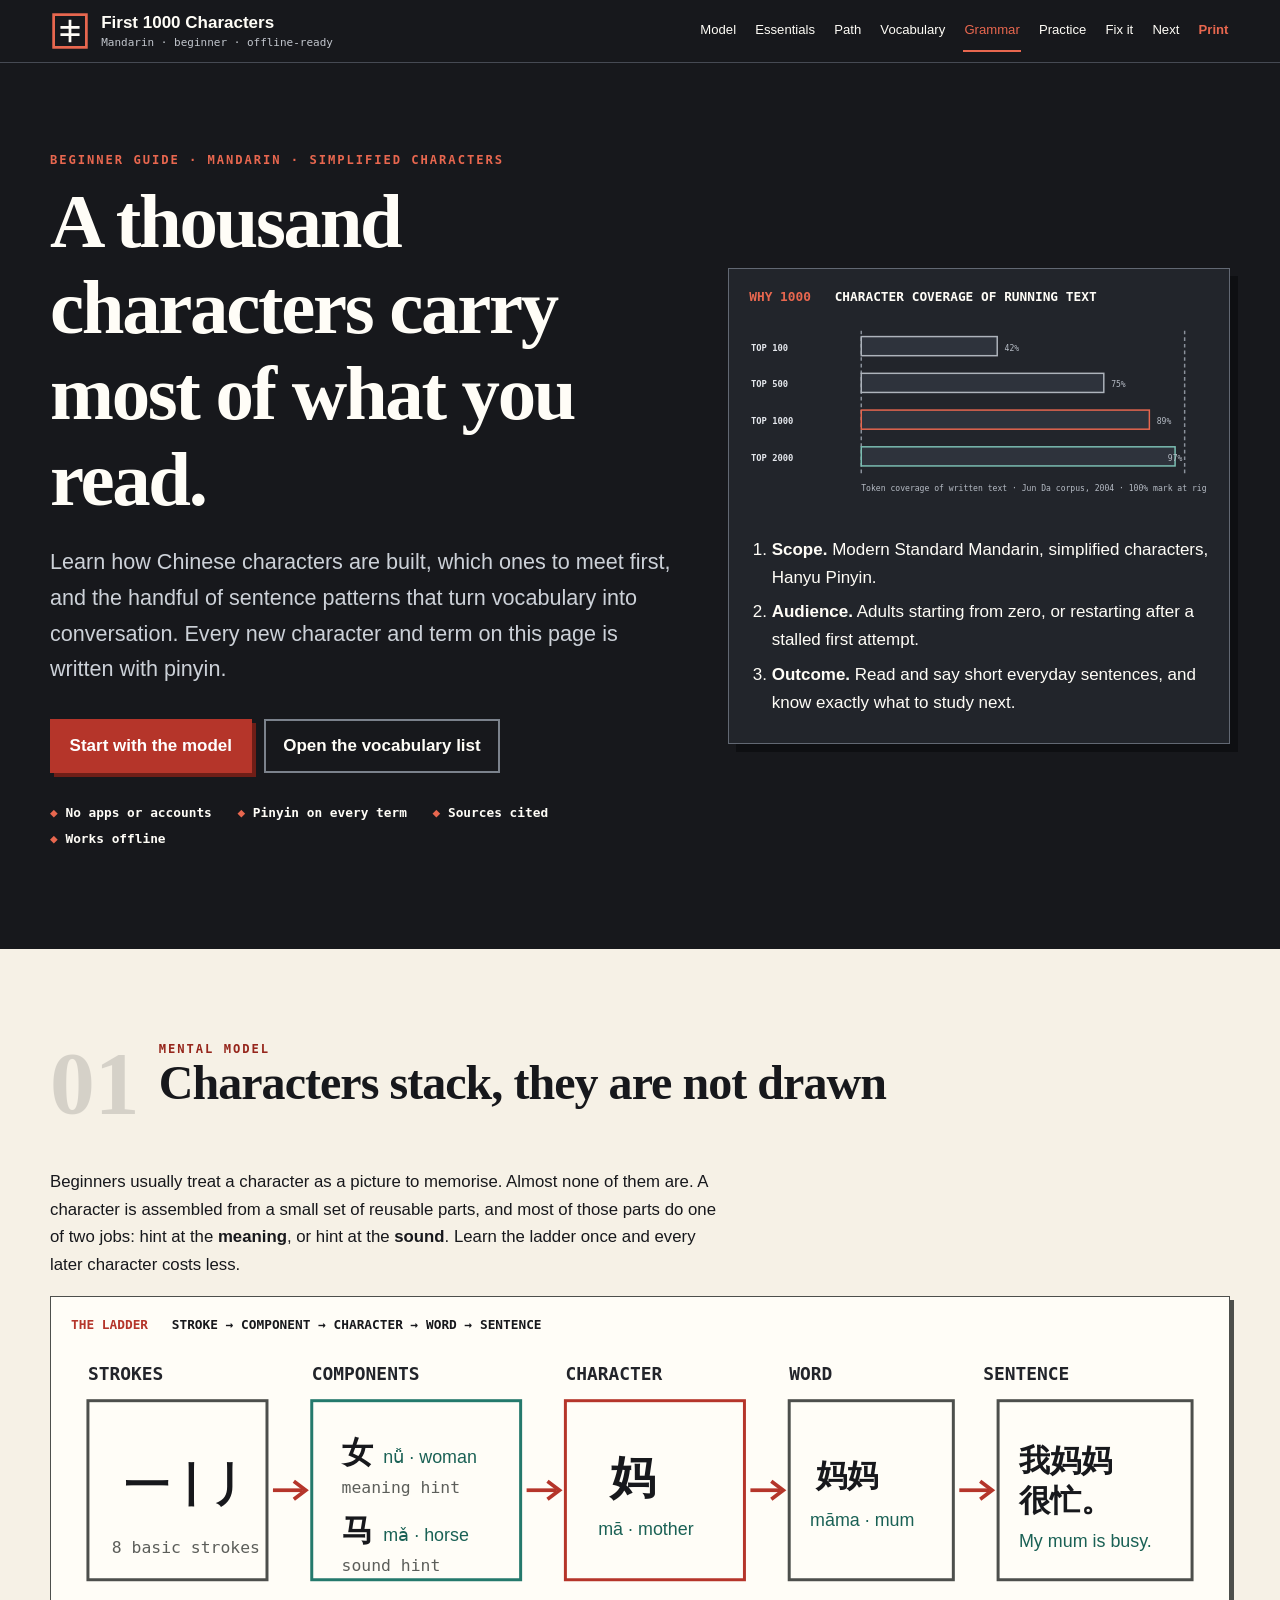
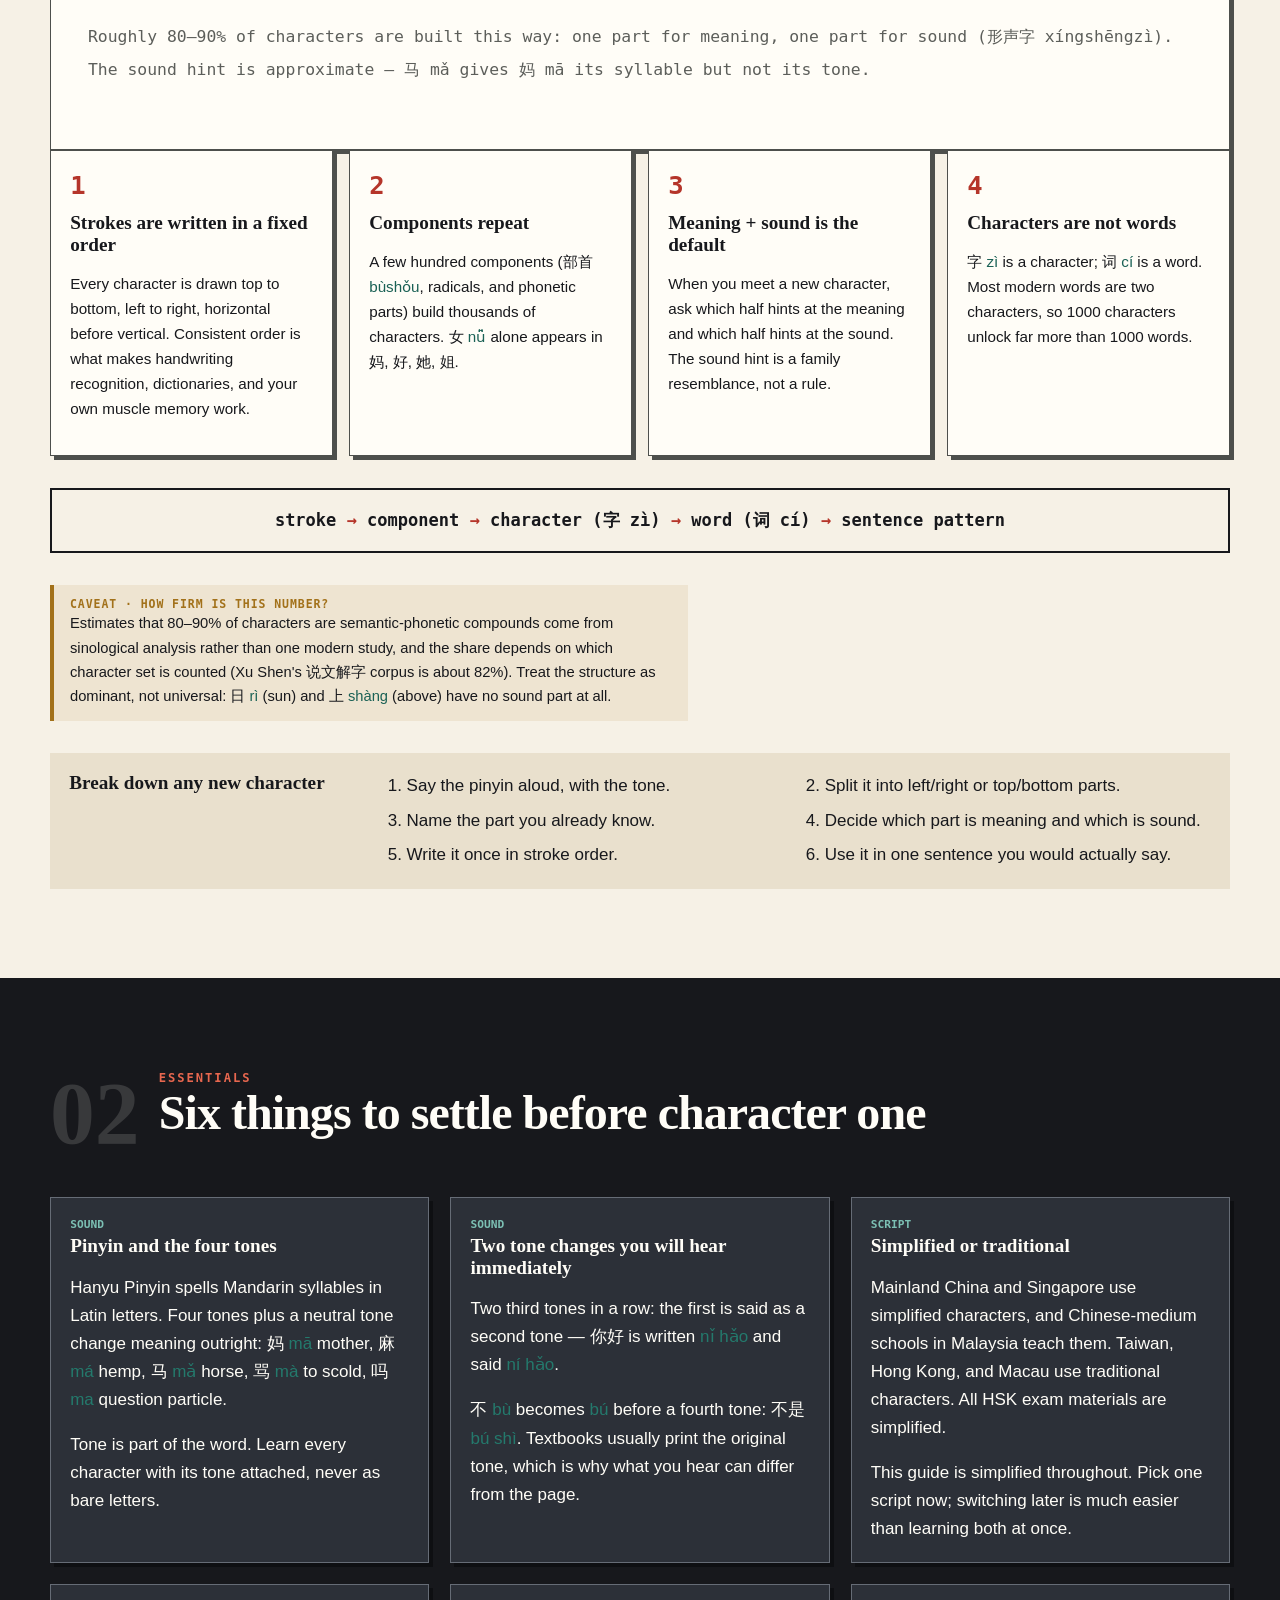
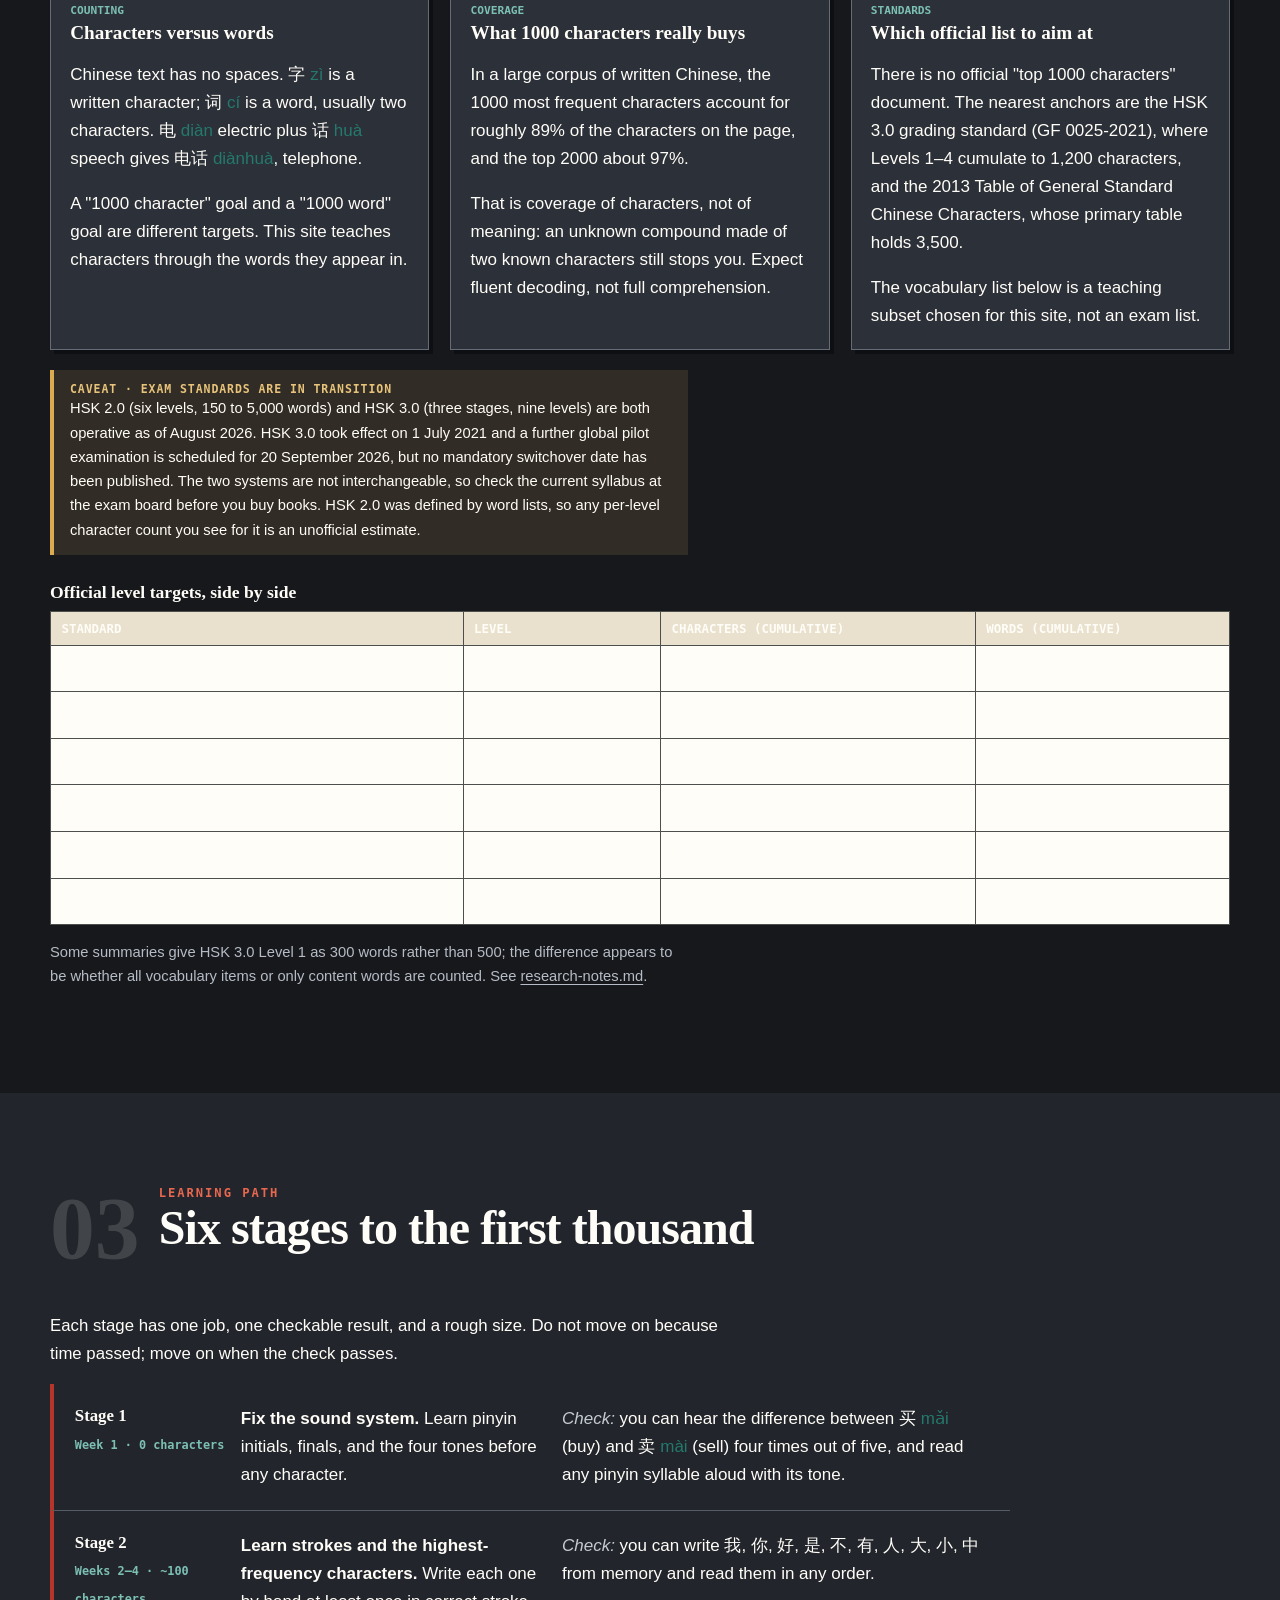
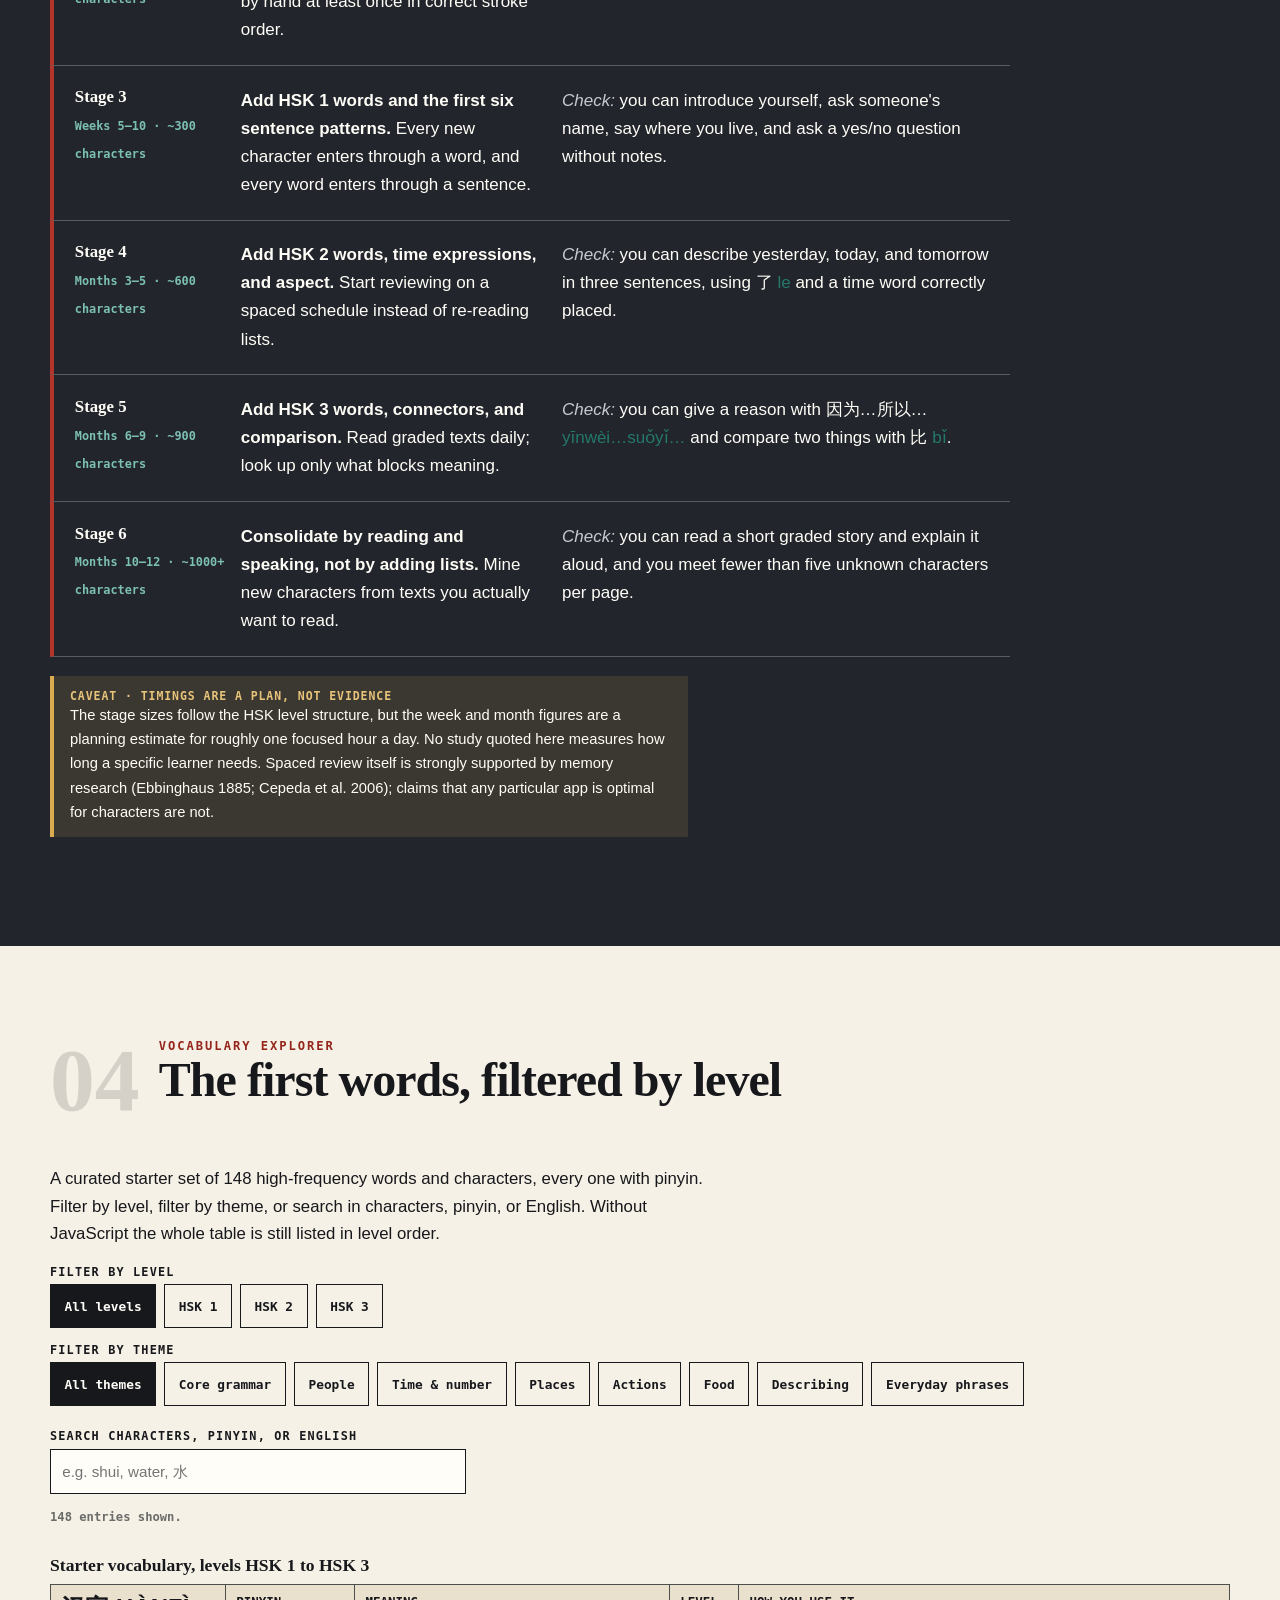
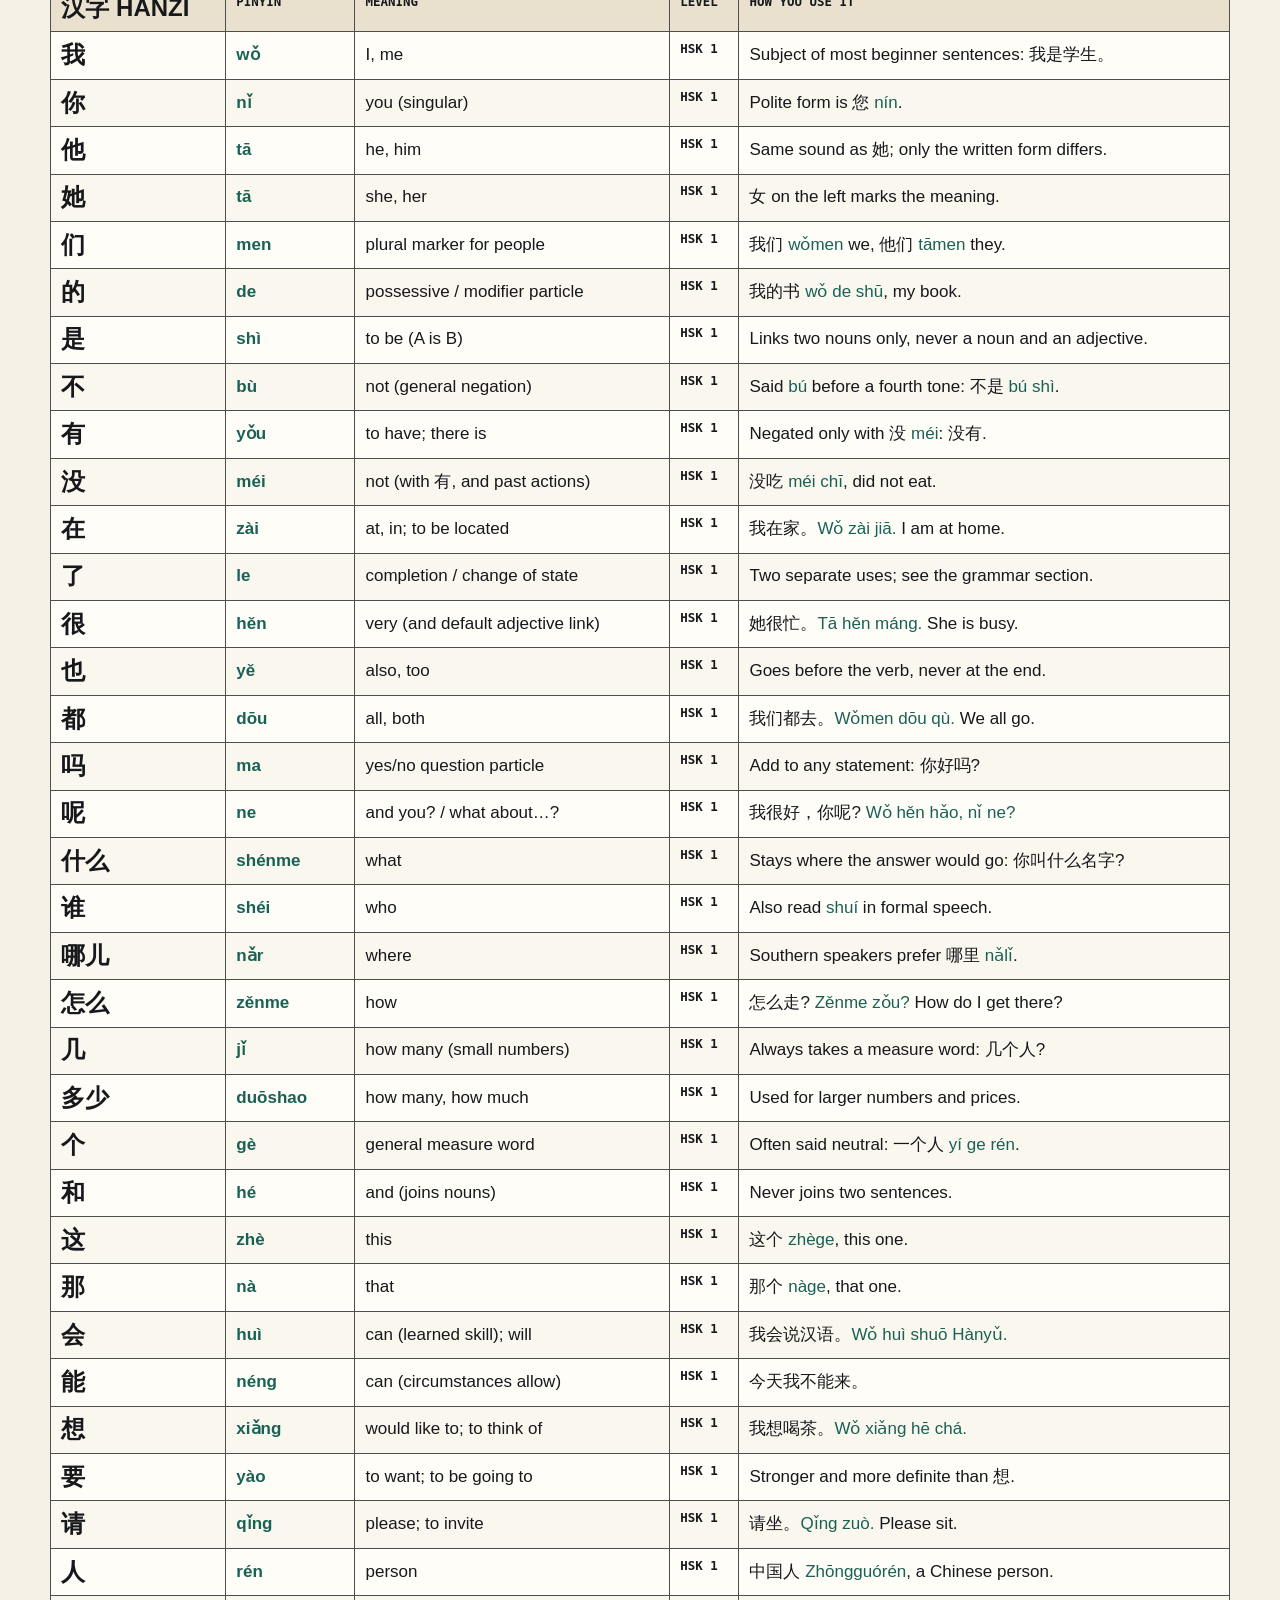
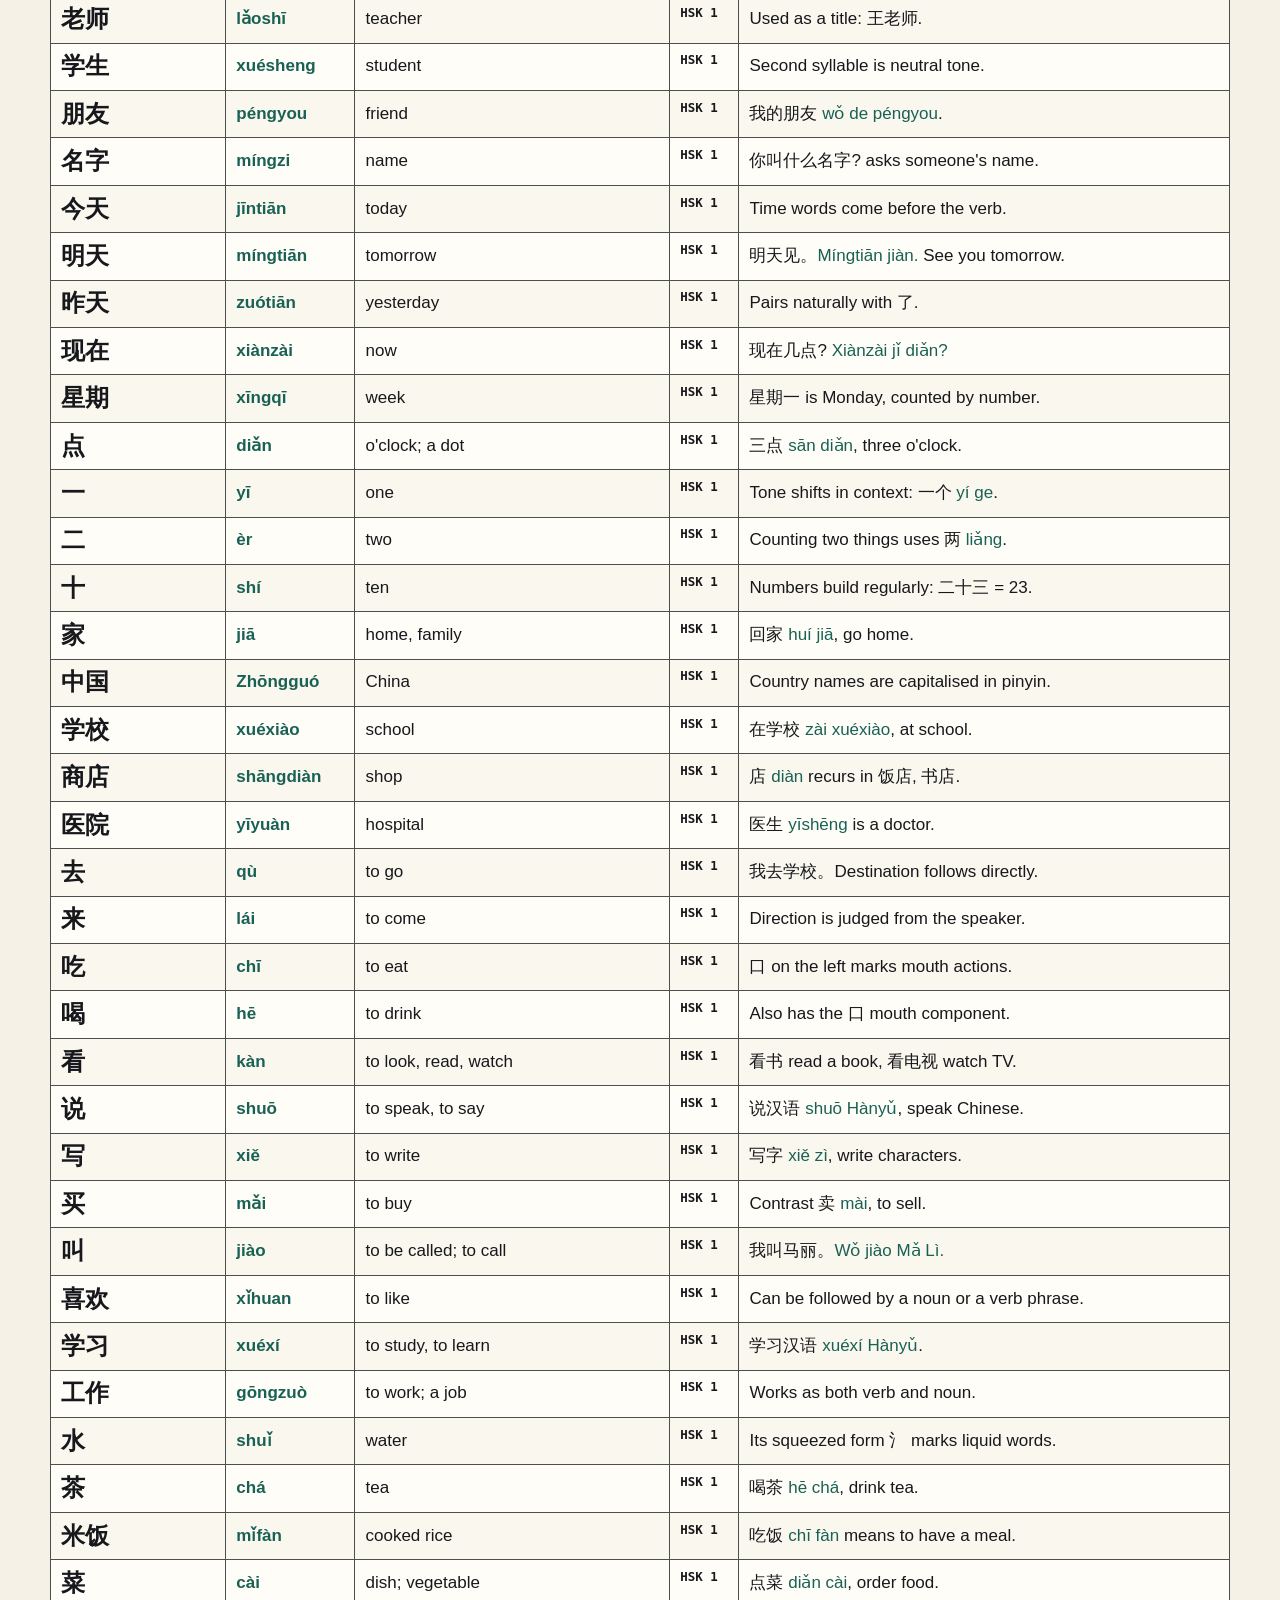
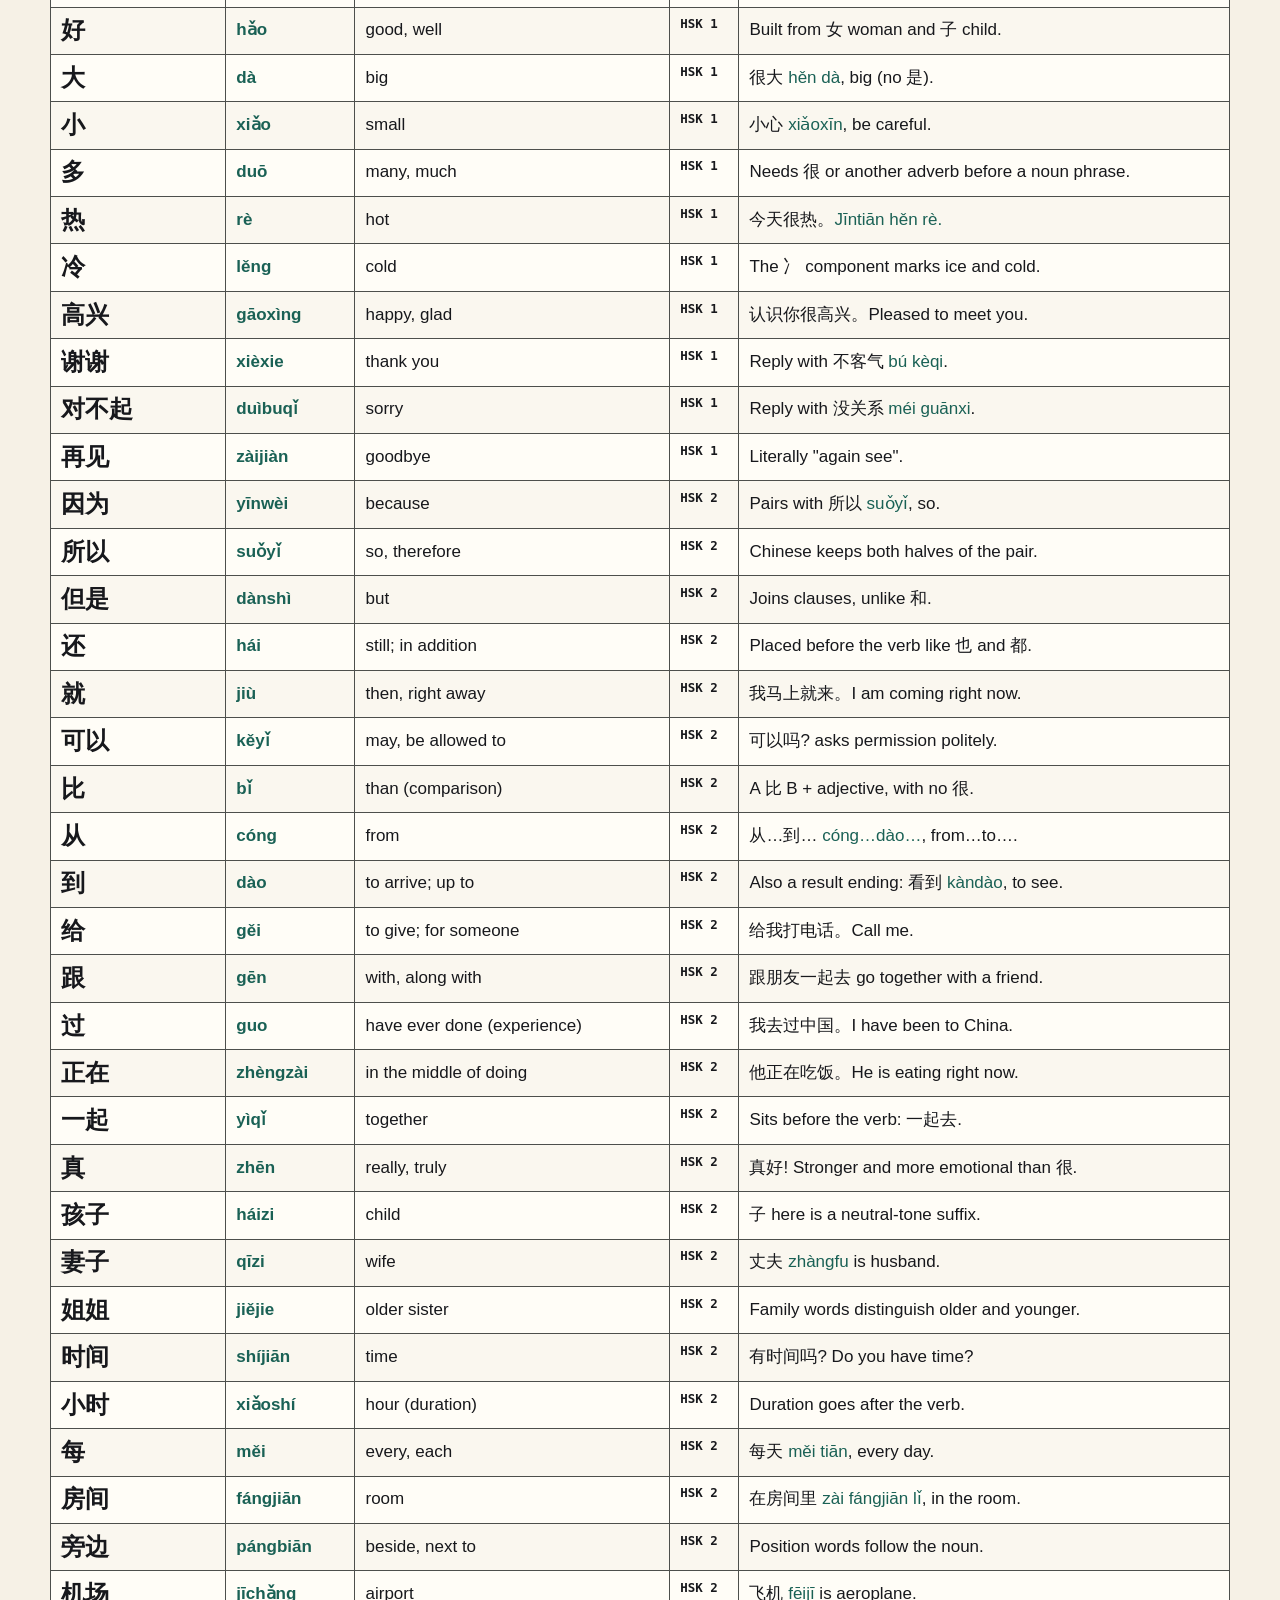
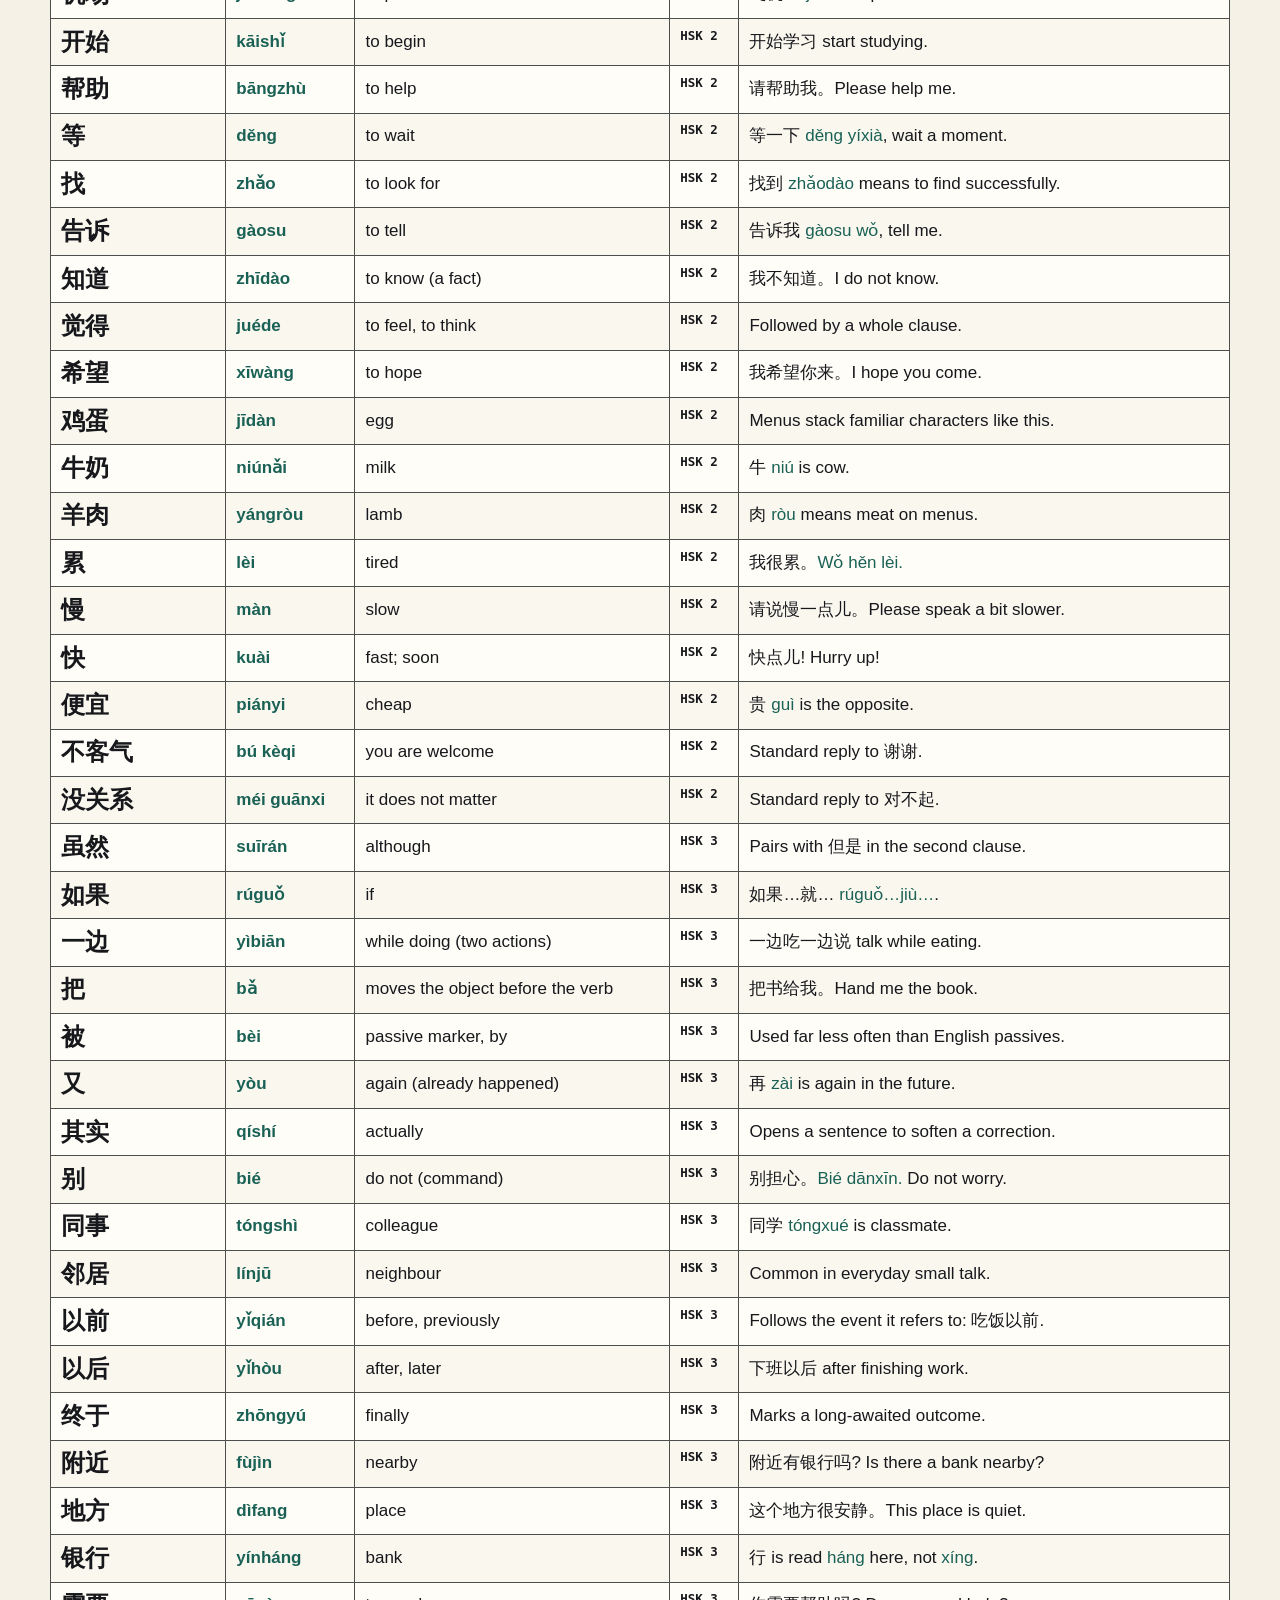
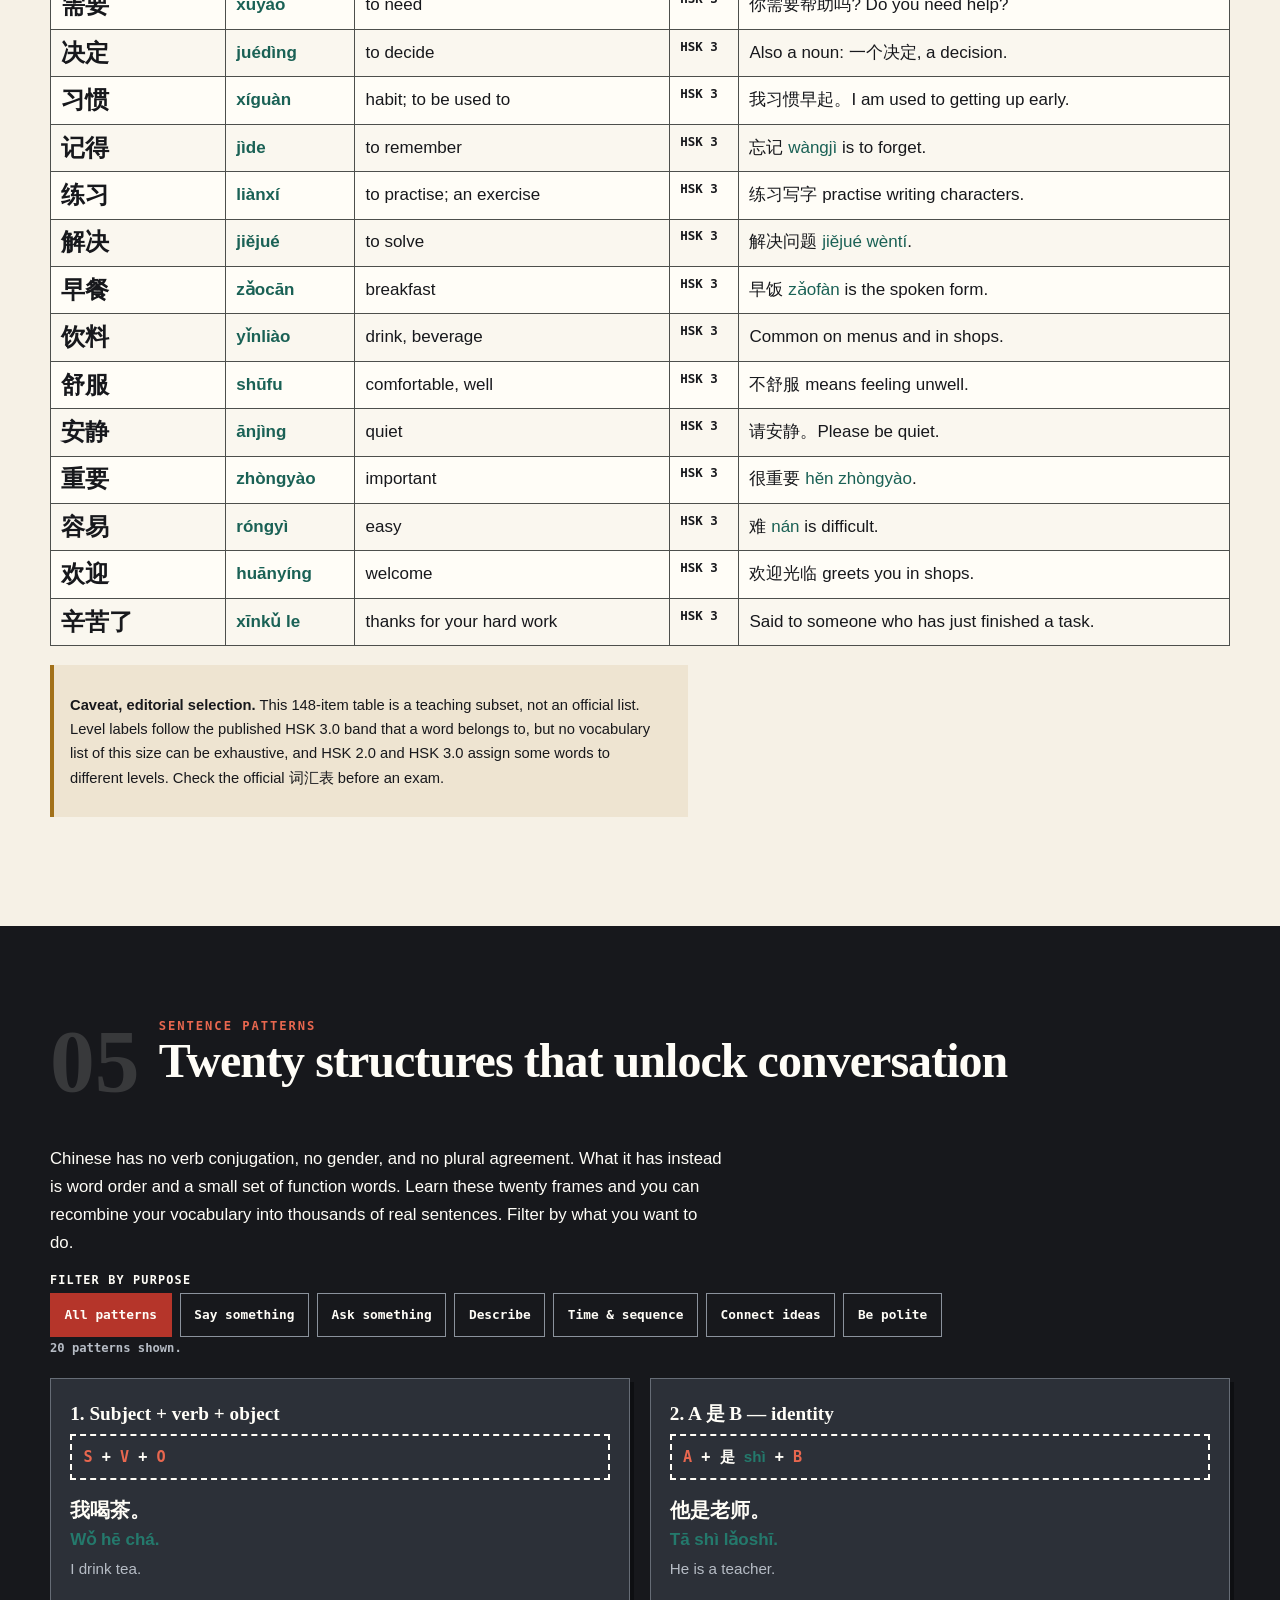
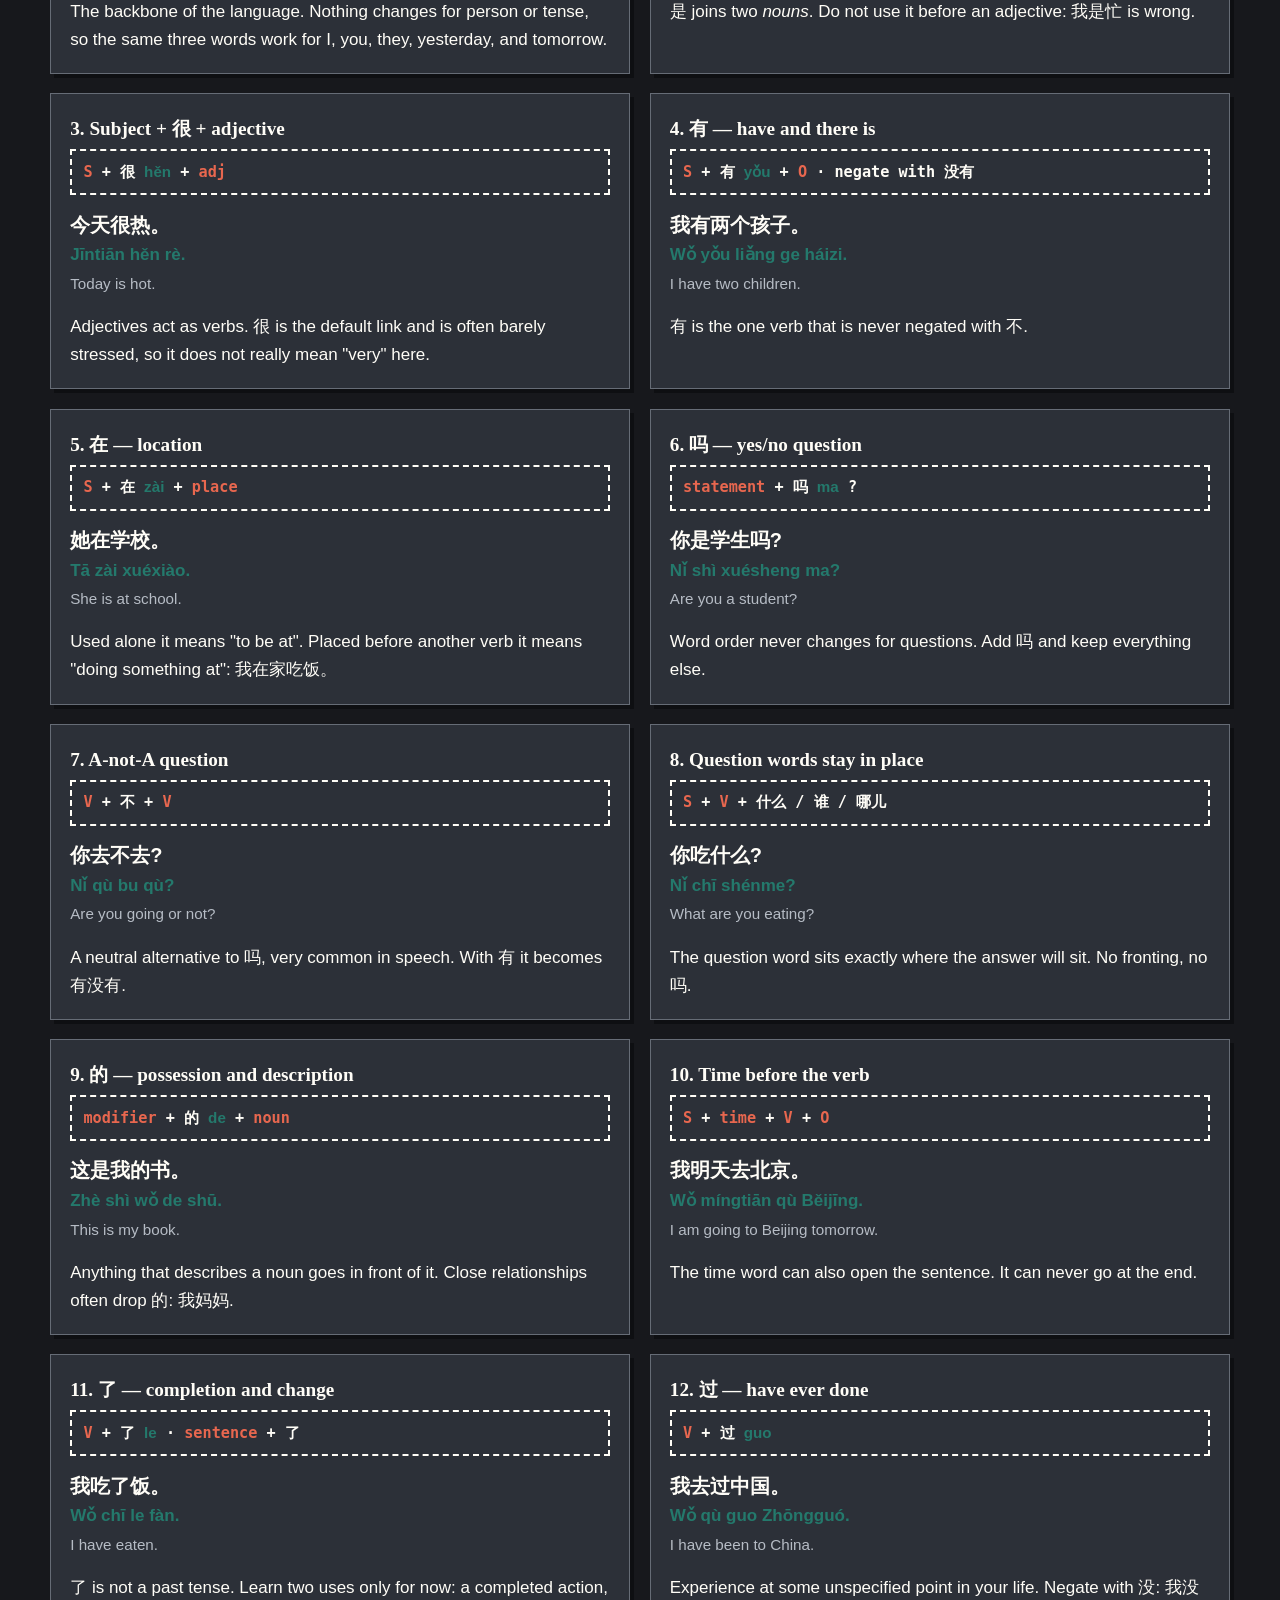
==== index.html @ d34ac248 "Add research notes, main site page, styles, and interactive script Co-authored-by: maralihart <42477" ====
<!doctype html>
<html lang="en">
<head>
  <meta charset="utf-8">
  <meta name="viewport" content="width=device-width, initial-scale=1">
  <meta name="description" content="An offline beginner guide to the first 1000 characters of Mandarin Chinese: a mental model for how characters work, a filterable vocabulary list with pinyin, core grammar patterns, and a printable quick guide.">
  <title>First 1000 Characters — A Beginner's Guide to Mandarin Chinese</title>
  <link rel="stylesheet" href="styles.css">
  <script src="script.js" defer></script>
</head>
<body>
  <a class="skip-link" href="#main">Skip to the guide</a>
  <header class="site-header">
    <a class="brand" href="#start" aria-label="First 1000 Characters, back to start">
      <svg class="brand-mark" viewBox="0 0 44 44" aria-hidden="true" focusable="false">
        <rect x="4" y="4" width="36" height="36"></rect>
        <path d="M22 11v22M13 18h18M13 26h18"></path>
      </svg>
      <span><strong>First 1000 Characters</strong><small>Mandarin · beginner · offline-ready</small></span>
    </a>
    <nav class="wide-nav" aria-label="Primary">
      <a href="#model">Model</a><a href="#essentials">Essentials</a><a href="#path">Path</a>
      <a href="#vocabulary">Vocabulary</a><a href="#grammar">Grammar</a><a href="#practice">Practice</a>
      <a href="#fix-it">Fix it</a><a href="#next">Next</a><a class="print-link" href="print-guide.html">Print</a>
    </nav>
    <a class="compact-print" href="print-guide.html">Print guide</a>
    <details class="jump-menu">
      <summary>Jump to section</summary>
      <nav aria-label="Section menu">
        <a href="#start">Start</a><a href="#model">Mental model</a><a href="#essentials">Essentials</a>
        <a href="#path">Learning path</a><a href="#vocabulary">Vocabulary</a><a href="#grammar">Grammar</a>
        <a href="#practice">Practice</a><a href="#options">Other routes</a><a href="#fix-it">Fix it</a>
        <a href="#next">Next steps</a><a href="print-guide.html">Print guide</a>
      </nav>
    </details>
  </header>

  <main id="main">
    <section class="hero dark-section" id="start" aria-labelledby="hero-title">
      <div class="hero-copy">
        <p class="eyebrow">Beginner guide · Mandarin · simplified characters</p>
        <h1 id="hero-title">A thousand characters carry most of what you read.</h1>
        <p class="deck">Learn how Chinese characters are built, which ones to meet first, and the handful of sentence patterns that turn vocabulary into conversation. Every new character and term on this page is written with pinyin.</p>
        <div class="actions">
          <a class="button primary" href="#model">Start with the model</a>
          <a class="button ghost" href="#vocabulary">Open the vocabulary list</a>
        </div>
        <ul class="trust-row" aria-label="Guide features">
          <li>No apps or accounts</li>
          <li>Pinyin on every term</li>
          <li>Sources cited</li>
          <li>Works offline</li>
        </ul>
      </div>
      <figure class="stack-figure">
        <figcaption><span>Why 1000</span> Character coverage of running text</figcaption>
        <div class="diagram-scroll" tabindex="0" role="group" aria-label="Scrollable coverage chart">
          <svg viewBox="0 0 620 260" role="img" aria-labelledby="coverage-title coverage-desc">
            <title id="coverage-title">How much written Chinese the most frequent characters cover</title>
            <desc id="coverage-desc">Knowing the 100 most frequent characters covers about 42 percent of character tokens in running text, the top 500 about 75 percent, the top 1000 about 89 percent, and the top 2000 about 97 percent.</desc>
            <line class="dgm-tick" x1="150" y1="20" x2="150" y2="215"></line>
            <line class="dgm-tick" x1="590" y1="20" x2="590" y2="215"></line>
            <g class="dgm-label">
              <text x="0" y="47">TOP 100</text>
              <text x="0" y="97">TOP 500</text>
              <text x="0" y="147">TOP 1000</text>
              <text x="0" y="197">TOP 2000</text>
            </g>
            <g>
              <rect class="dgm-box" x="150" y="28" width="185" height="26"></rect>
              <rect class="dgm-box" x="150" y="78" width="330" height="26"></rect>
              <rect class="dgm-box accent" x="150" y="128" width="392" height="26"></rect>
              <rect class="dgm-box jade" x="150" y="178" width="427" height="26"></rect>
            </g>
            <g class="dgm-note">
              <text x="345" y="47">42%</text>
              <text x="490" y="97">75%</text>
              <text x="552" y="147">89%</text>
              <text x="587" y="197" text-anchor="end">97%</text>
              <text x="150" y="238">Token coverage of written text · Jun Da corpus, 2004 · 100% mark at right</text>
            </g>
          </svg>
        </div>
        <ol class="callouts">
          <li><b>Scope.</b> Modern Standard Mandarin, simplified characters, Hanyu Pinyin.</li>
          <li><b>Audience.</b> Adults starting from zero, or restarting after a stalled first attempt.</li>
          <li><b>Outcome.</b> Read and say short everyday sentences, and know exactly what to study next.</li>
        </ol>
      </figure>
    </section>

    <section class="paper-section" id="model" aria-labelledby="model-title">
      <div class="section-heading"><span>01</span><div><p class="eyebrow">Mental model</p><h2 id="model-title">Characters stack, they are not drawn</h2></div></div>
      <p class="lede">Beginners usually treat a character as a picture to memorise. Almost none of them are. A character is assembled from a small set of reusable parts, and most of those parts do one of two jobs: hint at the <strong>meaning</strong>, or hint at the <strong>sound</strong>. Learn the ladder once and every later character costs less.</p>

      <figure class="stack-figure on-paper">
        <figcaption><span>The ladder</span> Stroke → component → character → word → sentence</figcaption>
        <div class="diagram-scroll" tabindex="0" role="group" aria-label="Scrollable character-building diagram">
          <svg viewBox="0 0 760 250" role="img" aria-labelledby="ladder-title ladder-desc">
            <title id="ladder-title">How a Chinese character is assembled</title>
            <desc id="ladder-desc">Strokes combine into components. The meaning component 女, nǚ, woman, joins the sound component 马, mǎ, horse, to form the character 妈, mā, mother. That character doubles into the word 妈妈, māma, mum, which appears in the sentence 我妈妈很忙, wǒ māma hěn máng, my mum is very busy.</desc>
            <g class="dgm-label">
              <text x="10" y="24">STROKES</text>
              <text x="160" y="24">COMPONENTS</text>
              <text x="330" y="24">CHARACTER</text>
              <text x="480" y="24">WORD</text>
              <text x="610" y="24">SENTENCE</text>
            </g>
            <rect class="dgm-box" x="10" y="38" width="120" height="120"></rect>
            <text class="dgm-han" x="34" y="105">一丨丿</text>
            <text class="dgm-note" x="26" y="140">8 basic strokes</text>

            <rect class="dgm-box jade" x="160" y="38" width="140" height="120"></rect>
            <text class="dgm-han small" x="180" y="80">女</text>
            <text class="dgm-py" x="208" y="80">nǚ · woman</text>
            <text class="dgm-note" x="180" y="100">meaning hint</text>
            <text class="dgm-han small" x="180" y="132">马</text>
            <text class="dgm-py" x="208" y="132">mǎ · horse</text>
            <text class="dgm-note" x="180" y="152">sound hint</text>

            <rect class="dgm-box accent" x="330" y="38" width="120" height="120"></rect>
            <text class="dgm-han" x="360" y="100">妈</text>
            <text class="dgm-py" x="352" y="128">mā · mother</text>

            <rect class="dgm-box" x="480" y="38" width="110" height="120"></rect>
            <text class="dgm-han small" x="498" y="95">妈妈</text>
            <text class="dgm-py" x="494" y="122">māma · mum</text>

            <rect class="dgm-box" x="620" y="38" width="130" height="120"></rect>
            <text class="dgm-han small" x="634" y="85">我妈妈</text>
            <text class="dgm-han small" x="634" y="112">很忙。</text>
            <text class="dgm-py" x="634" y="136">My mum is busy.</text>

            <g class="dgm-arrow">
              <path d="M134 98 H154"></path><path d="M148 92 l8 6 -8 6"></path>
              <path d="M304 98 H324"></path><path d="M318 92 l8 6 -8 6"></path>
              <path d="M454 98 H474"></path><path d="M468 92 l8 6 -8 6"></path>
              <path d="M594 98 H614"></path><path d="M608 92 l8 6 -8 6"></path>
            </g>
            <text class="dgm-note" x="10" y="200">Roughly 80–90% of characters are built this way: one part for meaning, one part for sound (形声字 xíngshēngzì).</text>
            <text class="dgm-note" x="10" y="222">The sound hint is approximate — 马 mǎ gives 妈 mā its syllable but not its tone.</text>
          </svg>
        </div>
      </figure>

      <div class="rule-grid">
        <article><b>1</b><h3>Strokes are written in a fixed order</h3><p>Every character is drawn top to bottom, left to right, horizontal before vertical. Consistent order is what makes handwriting recognition, dictionaries, and your own muscle memory work.</p></article>
        <article><b>2</b><h3>Components repeat</h3><p>A few hundred components (部首 <span class="py">bùshǒu</span>, radicals, and phonetic parts) build thousands of characters. 女 <span class="py">nǚ</span> alone appears in 妈, 好, 她, 姐.</p></article>
        <article><b>3</b><h3>Meaning + sound is the default</h3><p>When you meet a new character, ask which half hints at the meaning and which half hints at the sound. The sound hint is a family resemblance, not a rule.</p></article>
        <article><b>4</b><h3>Characters are not words</h3><p>字 <span class="py">zì</span> is a character; 词 <span class="py">cí</span> is a word. Most modern words are two characters, so 1000 characters unlock far more than 1000 words.</p></article>
      </div>

      <p class="formula"><strong>stroke</strong> <span>→</span> <strong>component</strong> <span>→</span> <strong>character (字 zì)</strong> <span>→</span> <strong>word (词 cí)</strong> <span>→</span> <strong>sentence pattern</strong></p>

      <div class="caveat">
        <b>Caveat · how firm is this number?</b>
        Estimates that 80–90% of characters are semantic-phonetic compounds come from sinological analysis rather than one modern study, and the share depends on which character set is counted (Xu Shen's 说文解字 corpus is about 82%). Treat the structure as dominant, not universal: 日 <span class="py">rì</span> (sun) and 上 <span class="py">shàng</span> (above) have no sound part at all.
      </div>

      <div class="check-panel">
        <h3>Break down any new character</h3>
        <ol>
          <li>Say the pinyin aloud, with the tone.</li>
          <li>Split it into left/right or top/bottom parts.</li>
          <li>Name the part you already know.</li>
          <li>Decide which part is meaning and which is sound.</li>
          <li>Write it once in stroke order.</li>
          <li>Use it in one sentence you would actually say.</li>
        </ol>
      </div>
    </section>

    <section class="dark-section" id="essentials" aria-labelledby="essentials-title">
      <div class="section-heading"><span>02</span><div><p class="eyebrow">Essentials</p><h2 id="essentials-title">Six things to settle before character one</h2></div></div>
      <div class="three-col">
        <article class="card">
          <p class="tag">Sound</p>
          <h3>Pinyin and the four tones</h3>
          <p>Hanyu Pinyin spells Mandarin syllables in Latin letters. Four tones plus a neutral tone change meaning outright: 妈 <span class="py">mā</span> mother, 麻 <span class="py">má</span> hemp, 马 <span class="py">mǎ</span> horse, 骂 <span class="py">mà</span> to scold, 吗 <span class="py">ma</span> question particle.</p>
          <p>Tone is part of the word. Learn every character with its tone attached, never as bare letters.</p>
        </article>
        <article class="card">
          <p class="tag">Sound</p>
          <h3>Two tone changes you will hear immediately</h3>
          <p>Two third tones in a row: the first is said as a second tone — 你好 is written <span class="py">nǐ hǎo</span> and said <span class="py">ní hǎo</span>.</p>
          <p>不 <span class="py">bù</span> becomes <span class="py">bú</span> before a fourth tone: 不是 <span class="py">bú shì</span>. Textbooks usually print the original tone, which is why what you hear can differ from the page.</p>
        </article>
        <article class="card">
          <p class="tag">Script</p>
          <h3>Simplified or traditional</h3>
          <p>Mainland China and Singapore use simplified characters, and Chinese-medium schools in Malaysia teach them. Taiwan, Hong Kong, and Macau use traditional characters. All HSK exam materials are simplified.</p>
          <p>This guide is simplified throughout. Pick one script now; switching later is much easier than learning both at once.</p>
        </article>
        <article class="card">
          <p class="tag">Counting</p>
          <h3>Characters versus words</h3>
          <p>Chinese text has no spaces. 字 <span class="py">zì</span> is a written character; 词 <span class="py">cí</span> is a word, usually two characters. 电 <span class="py">diàn</span> electric plus 话 <span class="py">huà</span> speech gives 电话 <span class="py">diànhuà</span>, telephone.</p>
          <p>A "1000 character" goal and a "1000 word" goal are different targets. This site teaches characters through the words they appear in.</p>
        </article>
        <article class="card">
          <p class="tag">Coverage</p>
          <h3>What 1000 characters really buys</h3>
          <p>In a large corpus of written Chinese, the 1000 most frequent characters account for roughly 89% of the characters on the page, and the top 2000 about 97%.</p>
          <p>That is coverage of characters, not of meaning: an unknown compound made of two known characters still stops you. Expect fluent decoding, not full comprehension.</p>
        </article>
        <article class="card">
          <p class="tag">Standards</p>
          <h3>Which official list to aim at</h3>
          <p>There is no official "top 1000 characters" document. The nearest anchors are the HSK 3.0 grading standard (GF 0025-2021), where Levels 1–4 cumulate to 1,200 characters, and the 2013 Table of General Standard Chinese Characters, whose primary table holds 3,500.</p>
          <p>The vocabulary list below is a teaching subset chosen for this site, not an exam list.</p>
        </article>
      </div>

      <div class="caveat">
        <b>Caveat · exam standards are in transition</b>
        HSK 2.0 (six levels, 150 to 5,000 words) and HSK 3.0 (three stages, nine levels) are both operative as of August 2026. HSK 3.0 took effect on 1 July 2021 and a further global pilot examination is scheduled for 20 September 2026, but no mandatory switchover date has been published. The two systems are not interchangeable, so check the current syllabus at the exam board before you buy books. HSK 2.0 was defined by word lists, so any per-level character count you see for it is an unofficial estimate.
      </div>

      <div class="table-wrap">
        <p class="swipe-note">Swipe the table sideways to see every column.</p>
        <table>
          <caption>Official level targets, side by side</caption>
          <thead>
            <tr><th scope="col">Standard</th><th scope="col">Level</th><th scope="col">Characters (cumulative)</th><th scope="col">Words (cumulative)</th></tr>
          </thead>
          <tbody>
            <tr><th scope="row">HSK 3.0 (GF 0025-2021)</th><td>Level 1</td><td>300</td><td>500</td></tr>
            <tr><th scope="row">HSK 3.0</th><td>Level 2</td><td>600</td><td>1,272</td></tr>
            <tr><th scope="row">HSK 3.0</th><td>Level 3</td><td>900</td><td>2,245</td></tr>
            <tr><th scope="row">HSK 3.0</th><td>Level 4</td><td>1,200</td><td>3,245</td></tr>
            <tr><th scope="row">HSK 2.0</th><td>Levels 1–3</td><td>Not published</td><td>150 / 300 / 600</td></tr>
            <tr><th scope="row">General Standard Table (2013)</th><td>Primary table</td><td>3,500</td><td>—</td></tr>
          </tbody>
        </table>
      </div>
      <p class="note">Some summaries give HSK 3.0 Level 1 as 300 words rather than 500; the difference appears to be whether all vocabulary items or only content words are counted. See <a href="research-notes.md">research-notes.md</a>.</p>
    </section>

    <section class="dark-section alt" id="path" aria-labelledby="path-title">
      <div class="section-heading"><span>03</span><div><p class="eyebrow">Learning path</p><h2 id="path-title">Six stages to the first thousand</h2></div></div>
      <p class="lede">Each stage has one job, one checkable result, and a rough size. Do not move on because time passed; move on when the check passes.</p>
      <ol class="learning-path">
        <li>
          <div><b>Stage 1</b><span class="stage-meta">Week 1 · 0 characters</span></div>
          <div><p><strong>Fix the sound system.</strong> Learn pinyin initials, finals, and the four tones before any character.</p></div>
          <div><p><em>Check:</em> you can hear the difference between 买 <span class="py">mǎi</span> (buy) and 卖 <span class="py">mài</span> (sell) four times out of five, and read any pinyin syllable aloud with its tone.</p></div>
        </li>
        <li>
          <div><b>Stage 2</b><span class="stage-meta">Weeks 2–4 · ~100 characters</span></div>
          <div><p><strong>Learn strokes and the highest-frequency characters.</strong> Write each one by hand at least once in correct stroke order.</p></div>
          <div><p><em>Check:</em> you can write 我, 你, 好, 是, 不, 有, 人, 大, 小, 中 from memory and read them in any order.</p></div>
        </li>
        <li>
          <div><b>Stage 3</b><span class="stage-meta">Weeks 5–10 · ~300 characters</span></div>
          <div><p><strong>Add HSK 1 words and the first six sentence patterns.</strong> Every new character enters through a word, and every word enters through a sentence.</p></div>
          <div><p><em>Check:</em> you can introduce yourself, ask someone's name, say where you live, and ask a yes/no question without notes.</p></div>
        </li>
        <li>
          <div><b>Stage 4</b><span class="stage-meta">Months 3–5 · ~600 characters</span></div>
          <div><p><strong>Add HSK 2 words, time expressions, and aspect.</strong> Start reviewing on a spaced schedule instead of re-reading lists.</p></div>
          <div><p><em>Check:</em> you can describe yesterday, today, and tomorrow in three sentences, using 了 <span class="py">le</span> and a time word correctly placed.</p></div>
        </li>
        <li>
          <div><b>Stage 5</b><span class="stage-meta">Months 6–9 · ~900 characters</span></div>
          <div><p><strong>Add HSK 3 words, connectors, and comparison.</strong> Read graded texts daily; look up only what blocks meaning.</p></div>
          <div><p><em>Check:</em> you can give a reason with 因为…所以… <span class="py">yīnwèi…suǒyǐ…</span> and compare two things with 比 <span class="py">bǐ</span>.</p></div>
        </li>
        <li>
          <div><b>Stage 6</b><span class="stage-meta">Months 10–12 · ~1000+ characters</span></div>
          <div><p><strong>Consolidate by reading and speaking, not by adding lists.</strong> Mine new characters from texts you actually want to read.</p></div>
          <div><p><em>Check:</em> you can read a short graded story and explain it aloud, and you meet fewer than five unknown characters per page.</p></div>
        </li>
      </ol>
      <div class="caveat">
        <b>Caveat · timings are a plan, not evidence</b>
        The stage sizes follow the HSK level structure, but the week and month figures are a planning estimate for roughly one focused hour a day. No study quoted here measures how long a specific learner needs. Spaced review itself is strongly supported by memory research (Ebbinghaus 1885; Cepeda et al. 2006); claims that any particular app is optimal for characters are not.
      </div>
    </section>

    <section class="paper-section" id="vocabulary" aria-labelledby="vocab-title">
      <div class="section-heading"><span>04</span><div><p class="eyebrow">Vocabulary explorer</p><h2 id="vocab-title">The first words, filtered by level</h2></div></div>
      <p class="lede">A curated starter set of 148 high-frequency words and characters, every one with pinyin. Filter by level, filter by theme, or search in characters, pinyin, or English. Without JavaScript the whole table is still listed in level order.</p>

      <div class="toolbar">
        <div>
          <p class="filter-label" id="level-filter-label">Filter by level</p>
          <div class="filters" role="group" aria-labelledby="level-filter-label">
            <button type="button" data-level-filter="all" aria-pressed="true" aria-controls="vocab-table">All levels</button>
            <button type="button" data-level-filter="hsk1" aria-pressed="false" aria-controls="vocab-table">HSK 1</button>
            <button type="button" data-level-filter="hsk2" aria-pressed="false" aria-controls="vocab-table">HSK 2</button>
            <button type="button" data-level-filter="hsk3" aria-pressed="false" aria-controls="vocab-table">HSK 3</button>
          </div>
        </div>
        <div>
          <p class="filter-label" id="theme-filter-label">Filter by theme</p>
          <div class="filters" role="group" aria-labelledby="theme-filter-label">
            <button type="button" data-theme-filter="all" aria-pressed="true" aria-controls="vocab-table">All themes</button>
            <button type="button" data-theme-filter="core" aria-pressed="false" aria-controls="vocab-table">Core grammar</button>
            <button type="button" data-theme-filter="people" aria-pressed="false" aria-controls="vocab-table">People</button>
            <button type="button" data-theme-filter="time" aria-pressed="false" aria-controls="vocab-table">Time &amp; number</button>
            <button type="button" data-theme-filter="place" aria-pressed="false" aria-controls="vocab-table">Places</button>
            <button type="button" data-theme-filter="action" aria-pressed="false" aria-controls="vocab-table">Actions</button>
            <button type="button" data-theme-filter="food" aria-pressed="false" aria-controls="vocab-table">Food</button>
            <button type="button" data-theme-filter="describe" aria-pressed="false" aria-controls="vocab-table">Describing</button>
            <button type="button" data-theme-filter="social" aria-pressed="false" aria-controls="vocab-table">Everyday phrases</button>
          </div>
        </div>
        <div class="search-field">
          <label class="filter-label" for="vocab-search">Search characters, pinyin, or English</label>
          <input id="vocab-search" type="search" autocomplete="off" placeholder="e.g. shui, water, 水" aria-controls="vocab-table">
        </div>
      </div>
      <p class="status" id="vocab-status" role="status" aria-live="polite"></p>

      <div class="table-wrap">
        <p class="swipe-note">Swipe the table sideways to see every column.</p>
        <table class="vocab" id="vocab-table">
          <caption>Starter vocabulary, levels HSK 1 to HSK 3</caption>
          <thead>
            <tr><th scope="col" class="hz">汉字 hànzì</th><th scope="col">Pinyin</th><th scope="col">Meaning</th><th scope="col">Level</th><th scope="col">How you use it</th></tr>
          </thead>
          <tbody id="vocab-body">
            <tr data-level="hsk1" data-theme="core" data-search="我 wǒ wo i me"><th scope="row" class="hz" lang="zh-Hans">我</th><td class="py">wǒ</td><td>I, me</td><td class="lv">HSK 1</td><td>Subject of most beginner sentences: 我是学生。</td></tr>
            <tr data-level="hsk1" data-theme="core" data-search="你 nǐ ni you"><th scope="row" class="hz" lang="zh-Hans">你</th><td class="py">nǐ</td><td>you (singular)</td><td class="lv">HSK 1</td><td>Polite form is 您 <span class="py">nín</span>.</td></tr>
            <tr data-level="hsk1" data-theme="core" data-search="他 tā ta he him"><th scope="row" class="hz" lang="zh-Hans">他</th><td class="py">tā</td><td>he, him</td><td class="lv">HSK 1</td><td>Same sound as 她; only the written form differs.</td></tr>
            <tr data-level="hsk1" data-theme="core" data-search="她 tā ta she her"><th scope="row" class="hz" lang="zh-Hans">她</th><td class="py">tā</td><td>she, her</td><td class="lv">HSK 1</td><td>女 on the left marks the meaning.</td></tr>
            <tr data-level="hsk1" data-theme="core" data-search="们 men plural suffix"><th scope="row" class="hz" lang="zh-Hans">们</th><td class="py">men</td><td>plural marker for people</td><td class="lv">HSK 1</td><td>我们 <span class="py">wǒmen</span> we, 他们 <span class="py">tāmen</span> they.</td></tr>
            <tr data-level="hsk1" data-theme="core" data-search="的 de possessive particle"><th scope="row" class="hz" lang="zh-Hans">的</th><td class="py">de</td><td>possessive / modifier particle</td><td class="lv">HSK 1</td><td>我的书 <span class="py">wǒ de shū</span>, my book.</td></tr>
            <tr data-level="hsk1" data-theme="core" data-search="是 shì shi to be am is are"><th scope="row" class="hz" lang="zh-Hans">是</th><td class="py">shì</td><td>to be (A is B)</td><td class="lv">HSK 1</td><td>Links two nouns only, never a noun and an adjective.</td></tr>
            <tr data-level="hsk1" data-theme="core" data-search="不 bù bu not no"><th scope="row" class="hz" lang="zh-Hans">不</th><td class="py">bù</td><td>not (general negation)</td><td class="lv">HSK 1</td><td>Said <span class="py">bú</span> before a fourth tone: 不是 <span class="py">bú shì</span>.</td></tr>
            <tr data-level="hsk1" data-theme="core" data-search="有 yǒu you to have there is"><th scope="row" class="hz" lang="zh-Hans">有</th><td class="py">yǒu</td><td>to have; there is</td><td class="lv">HSK 1</td><td>Negated only with 没 <span class="py">méi</span>: 没有.</td></tr>
            <tr data-level="hsk1" data-theme="core" data-search="没 méi mei not have did not"><th scope="row" class="hz" lang="zh-Hans">没</th><td class="py">méi</td><td>not (with 有, and past actions)</td><td class="lv">HSK 1</td><td>没吃 <span class="py">méi chī</span>, did not eat.</td></tr>
            <tr data-level="hsk1" data-theme="core" data-search="在 zài zai at in located"><th scope="row" class="hz" lang="zh-Hans">在</th><td class="py">zài</td><td>at, in; to be located</td><td class="lv">HSK 1</td><td>我在家。<span class="py">Wǒ zài jiā.</span> I am at home.</td></tr>
            <tr data-level="hsk1" data-theme="core" data-search="了 le completed change"><th scope="row" class="hz" lang="zh-Hans">了</th><td class="py">le</td><td>completion / change of state</td><td class="lv">HSK 1</td><td>Two separate uses; see the grammar section.</td></tr>
            <tr data-level="hsk1" data-theme="core" data-search="很 hěn hen very"><th scope="row" class="hz" lang="zh-Hans">很</th><td class="py">hěn</td><td>very (and default adjective link)</td><td class="lv">HSK 1</td><td>她很忙。<span class="py">Tā hěn máng.</span> She is busy.</td></tr>
            <tr data-level="hsk1" data-theme="core" data-search="也 yě ye also too"><th scope="row" class="hz" lang="zh-Hans">也</th><td class="py">yě</td><td>also, too</td><td class="lv">HSK 1</td><td>Goes before the verb, never at the end.</td></tr>
            <tr data-level="hsk1" data-theme="core" data-search="都 dōu dou all both"><th scope="row" class="hz" lang="zh-Hans">都</th><td class="py">dōu</td><td>all, both</td><td class="lv">HSK 1</td><td>我们都去。<span class="py">Wǒmen dōu qù.</span> We all go.</td></tr>
            <tr data-level="hsk1" data-theme="core" data-search="吗 ma question particle"><th scope="row" class="hz" lang="zh-Hans">吗</th><td class="py">ma</td><td>yes/no question particle</td><td class="lv">HSK 1</td><td>Add to any statement: 你好吗?</td></tr>
            <tr data-level="hsk1" data-theme="core" data-search="呢 ne and what about"><th scope="row" class="hz" lang="zh-Hans">呢</th><td class="py">ne</td><td>and you? / what about…?</td><td class="lv">HSK 1</td><td>我很好，你呢? <span class="py">Wǒ hěn hǎo, nǐ ne?</span></td></tr>
            <tr data-level="hsk1" data-theme="core" data-search="什么 shénme shenme what"><th scope="row" class="hz" lang="zh-Hans">什么</th><td class="py">shénme</td><td>what</td><td class="lv">HSK 1</td><td>Stays where the answer would go: 你叫什么名字?</td></tr>
            <tr data-level="hsk1" data-theme="core" data-search="谁 shéi shei who"><th scope="row" class="hz" lang="zh-Hans">谁</th><td class="py">shéi</td><td>who</td><td class="lv">HSK 1</td><td>Also read <span class="py">shuí</span> in formal speech.</td></tr>
            <tr data-level="hsk1" data-theme="core" data-search="哪儿 nǎr nar where"><th scope="row" class="hz" lang="zh-Hans">哪儿</th><td class="py">nǎr</td><td>where</td><td class="lv">HSK 1</td><td>Southern speakers prefer 哪里 <span class="py">nǎlǐ</span>.</td></tr>
            <tr data-level="hsk1" data-theme="core" data-search="怎么 zěnme zenme how"><th scope="row" class="hz" lang="zh-Hans">怎么</th><td class="py">zěnme</td><td>how</td><td class="lv">HSK 1</td><td>怎么走? <span class="py">Zěnme zǒu?</span> How do I get there?</td></tr>
            <tr data-level="hsk1" data-theme="core" data-search="几 jǐ ji how many"><th scope="row" class="hz" lang="zh-Hans">几</th><td class="py">jǐ</td><td>how many (small numbers)</td><td class="lv">HSK 1</td><td>Always takes a measure word: 几个人?</td></tr>
            <tr data-level="hsk1" data-theme="core" data-search="多少 duōshao duoshao how many how much"><th scope="row" class="hz" lang="zh-Hans">多少</th><td class="py">duōshao</td><td>how many, how much</td><td class="lv">HSK 1</td><td>Used for larger numbers and prices.</td></tr>
            <tr data-level="hsk1" data-theme="core" data-search="个 gè ge measure word"><th scope="row" class="hz" lang="zh-Hans">个</th><td class="py">gè</td><td>general measure word</td><td class="lv">HSK 1</td><td>Often said neutral: 一个人 <span class="py">yí ge rén</span>.</td></tr>
            <tr data-level="hsk1" data-theme="core" data-search="和 hé he and with"><th scope="row" class="hz" lang="zh-Hans">和</th><td class="py">hé</td><td>and (joins nouns)</td><td class="lv">HSK 1</td><td>Never joins two sentences.</td></tr>
            <tr data-level="hsk1" data-theme="core" data-search="这 zhè zhe this"><th scope="row" class="hz" lang="zh-Hans">这</th><td class="py">zhè</td><td>this</td><td class="lv">HSK 1</td><td>这个 <span class="py">zhège</span>, this one.</td></tr>
            <tr data-level="hsk1" data-theme="core" data-search="那 nà na that"><th scope="row" class="hz" lang="zh-Hans">那</th><td class="py">nà</td><td>that</td><td class="lv">HSK 1</td><td>那个 <span class="py">nàge</span>, that one.</td></tr>
            <tr data-level="hsk1" data-theme="core" data-search="会 huì hui can know how will"><th scope="row" class="hz" lang="zh-Hans">会</th><td class="py">huì</td><td>can (learned skill); will</td><td class="lv">HSK 1</td><td>我会说汉语。<span class="py">Wǒ huì shuō Hànyǔ.</span></td></tr>
            <tr data-level="hsk1" data-theme="core" data-search="能 néng neng can able"><th scope="row" class="hz" lang="zh-Hans">能</th><td class="py">néng</td><td>can (circumstances allow)</td><td class="lv">HSK 1</td><td>今天我不能来。</td></tr>
            <tr data-level="hsk1" data-theme="core" data-search="想 xiǎng xiang want think miss"><th scope="row" class="hz" lang="zh-Hans">想</th><td class="py">xiǎng</td><td>would like to; to think of</td><td class="lv">HSK 1</td><td>我想喝茶。<span class="py">Wǒ xiǎng hē chá.</span></td></tr>
            <tr data-level="hsk1" data-theme="core" data-search="要 yào yao want need will"><th scope="row" class="hz" lang="zh-Hans">要</th><td class="py">yào</td><td>to want; to be going to</td><td class="lv">HSK 1</td><td>Stronger and more definite than 想.</td></tr>
            <tr data-level="hsk1" data-theme="social" data-search="请 qǐng qing please invite"><th scope="row" class="hz" lang="zh-Hans">请</th><td class="py">qǐng</td><td>please; to invite</td><td class="lv">HSK 1</td><td>请坐。<span class="py">Qǐng zuò.</span> Please sit.</td></tr>
            <tr data-level="hsk1" data-theme="people" data-search="人 rén ren person people"><th scope="row" class="hz" lang="zh-Hans">人</th><td class="py">rén</td><td>person</td><td class="lv">HSK 1</td><td>中国人 <span class="py">Zhōngguórén</span>, a Chinese person.</td></tr>
            <tr data-level="hsk1" data-theme="people" data-search="老师 lǎoshī laoshi teacher"><th scope="row" class="hz" lang="zh-Hans">老师</th><td class="py">lǎoshī</td><td>teacher</td><td class="lv">HSK 1</td><td>Used as a title: 王老师.</td></tr>
            <tr data-level="hsk1" data-theme="people" data-search="学生 xuésheng xuesheng student"><th scope="row" class="hz" lang="zh-Hans">学生</th><td class="py">xuésheng</td><td>student</td><td class="lv">HSK 1</td><td>Second syllable is neutral tone.</td></tr>
            <tr data-level="hsk1" data-theme="people" data-search="朋友 péngyou pengyou friend"><th scope="row" class="hz" lang="zh-Hans">朋友</th><td class="py">péngyou</td><td>friend</td><td class="lv">HSK 1</td><td>我的朋友 <span class="py">wǒ de péngyou</span>.</td></tr>
            <tr data-level="hsk1" data-theme="people" data-search="名字 míngzi mingzi name"><th scope="row" class="hz" lang="zh-Hans">名字</th><td class="py">míngzi</td><td>name</td><td class="lv">HSK 1</td><td>你叫什么名字? asks someone's name.</td></tr>
            <tr data-level="hsk1" data-theme="time" data-search="今天 jīntiān jintian today"><th scope="row" class="hz" lang="zh-Hans">今天</th><td class="py">jīntiān</td><td>today</td><td class="lv">HSK 1</td><td>Time words come before the verb.</td></tr>
            <tr data-level="hsk1" data-theme="time" data-search="明天 míngtiān mingtian tomorrow"><th scope="row" class="hz" lang="zh-Hans">明天</th><td class="py">míngtiān</td><td>tomorrow</td><td class="lv">HSK 1</td><td>明天见。<span class="py">Míngtiān jiàn.</span> See you tomorrow.</td></tr>
            <tr data-level="hsk1" data-theme="time" data-search="昨天 zuótiān zuotian yesterday"><th scope="row" class="hz" lang="zh-Hans">昨天</th><td class="py">zuótiān</td><td>yesterday</td><td class="lv">HSK 1</td><td>Pairs naturally with 了.</td></tr>
            <tr data-level="hsk1" data-theme="time" data-search="现在 xiànzài xianzai now"><th scope="row" class="hz" lang="zh-Hans">现在</th><td class="py">xiànzài</td><td>now</td><td class="lv">HSK 1</td><td>现在几点? <span class="py">Xiànzài jǐ diǎn?</span></td></tr>
            <tr data-level="hsk1" data-theme="time" data-search="星期 xīngqī xingqi week"><th scope="row" class="hz" lang="zh-Hans">星期</th><td class="py">xīngqī</td><td>week</td><td class="lv">HSK 1</td><td>星期一 is Monday, counted by number.</td></tr>
            <tr data-level="hsk1" data-theme="time" data-search="点 diǎn dian o'clock point"><th scope="row" class="hz" lang="zh-Hans">点</th><td class="py">diǎn</td><td>o'clock; a dot</td><td class="lv">HSK 1</td><td>三点 <span class="py">sān diǎn</span>, three o'clock.</td></tr>
            <tr data-level="hsk1" data-theme="time" data-search="一 yī yi one 1"><th scope="row" class="hz" lang="zh-Hans">一</th><td class="py">yī</td><td>one</td><td class="lv">HSK 1</td><td>Tone shifts in context: 一个 <span class="py">yí ge</span>.</td></tr>
            <tr data-level="hsk1" data-theme="time" data-search="二 èr er two 2"><th scope="row" class="hz" lang="zh-Hans">二</th><td class="py">èr</td><td>two</td><td class="lv">HSK 1</td><td>Counting two things uses 两 <span class="py">liǎng</span>.</td></tr>
            <tr data-level="hsk1" data-theme="time" data-search="十 shí shi ten 10"><th scope="row" class="hz" lang="zh-Hans">十</th><td class="py">shí</td><td>ten</td><td class="lv">HSK 1</td><td>Numbers build regularly: 二十三 = 23.</td></tr>
            <tr data-level="hsk1" data-theme="place" data-search="家 jiā jia home family"><th scope="row" class="hz" lang="zh-Hans">家</th><td class="py">jiā</td><td>home, family</td><td class="lv">HSK 1</td><td>回家 <span class="py">huí jiā</span>, go home.</td></tr>
            <tr data-level="hsk1" data-theme="place" data-search="中国 zhōngguó zhongguo china"><th scope="row" class="hz" lang="zh-Hans">中国</th><td class="py">Zhōngguó</td><td>China</td><td class="lv">HSK 1</td><td>Country names are capitalised in pinyin.</td></tr>
            <tr data-level="hsk1" data-theme="place" data-search="学校 xuéxiào xuexiao school"><th scope="row" class="hz" lang="zh-Hans">学校</th><td class="py">xuéxiào</td><td>school</td><td class="lv">HSK 1</td><td>在学校 <span class="py">zài xuéxiào</span>, at school.</td></tr>
            <tr data-level="hsk1" data-theme="place" data-search="商店 shāngdiàn shangdian shop store"><th scope="row" class="hz" lang="zh-Hans">商店</th><td class="py">shāngdiàn</td><td>shop</td><td class="lv">HSK 1</td><td>店 <span class="py">diàn</span> recurs in 饭店, 书店.</td></tr>
            <tr data-level="hsk1" data-theme="place" data-search="医院 yīyuàn yiyuan hospital"><th scope="row" class="hz" lang="zh-Hans">医院</th><td class="py">yīyuàn</td><td>hospital</td><td class="lv">HSK 1</td><td>医生 <span class="py">yīshēng</span> is a doctor.</td></tr>
            <tr data-level="hsk1" data-theme="action" data-search="去 qù qu go"><th scope="row" class="hz" lang="zh-Hans">去</th><td class="py">qù</td><td>to go</td><td class="lv">HSK 1</td><td>我去学校。Destination follows directly.</td></tr>
            <tr data-level="hsk1" data-theme="action" data-search="来 lái lai come"><th scope="row" class="hz" lang="zh-Hans">来</th><td class="py">lái</td><td>to come</td><td class="lv">HSK 1</td><td>Direction is judged from the speaker.</td></tr>
            <tr data-level="hsk1" data-theme="action" data-search="吃 chī chi eat"><th scope="row" class="hz" lang="zh-Hans">吃</th><td class="py">chī</td><td>to eat</td><td class="lv">HSK 1</td><td>口 on the left marks mouth actions.</td></tr>
            <tr data-level="hsk1" data-theme="action" data-search="喝 hē he drink"><th scope="row" class="hz" lang="zh-Hans">喝</th><td class="py">hē</td><td>to drink</td><td class="lv">HSK 1</td><td>Also has the 口 mouth component.</td></tr>
            <tr data-level="hsk1" data-theme="action" data-search="看 kàn kan look read watch"><th scope="row" class="hz" lang="zh-Hans">看</th><td class="py">kàn</td><td>to look, read, watch</td><td class="lv">HSK 1</td><td>看书 read a book, 看电视 watch TV.</td></tr>
            <tr data-level="hsk1" data-theme="action" data-search="说 shuō shuo speak say"><th scope="row" class="hz" lang="zh-Hans">说</th><td class="py">shuō</td><td>to speak, to say</td><td class="lv">HSK 1</td><td>说汉语 <span class="py">shuō Hànyǔ</span>, speak Chinese.</td></tr>
            <tr data-level="hsk1" data-theme="action" data-search="写 xiě xie write"><th scope="row" class="hz" lang="zh-Hans">写</th><td class="py">xiě</td><td>to write</td><td class="lv">HSK 1</td><td>写字 <span class="py">xiě zì</span>, write characters.</td></tr>
            <tr data-level="hsk1" data-theme="action" data-search="买 mǎi mai buy"><th scope="row" class="hz" lang="zh-Hans">买</th><td class="py">mǎi</td><td>to buy</td><td class="lv">HSK 1</td><td>Contrast 卖 <span class="py">mài</span>, to sell.</td></tr>
            <tr data-level="hsk1" data-theme="action" data-search="叫 jiào jiao be called call"><th scope="row" class="hz" lang="zh-Hans">叫</th><td class="py">jiào</td><td>to be called; to call</td><td class="lv">HSK 1</td><td>我叫马丽。<span class="py">Wǒ jiào Mǎ Lì.</span></td></tr>
            <tr data-level="hsk1" data-theme="action" data-search="喜欢 xǐhuan xihuan like"><th scope="row" class="hz" lang="zh-Hans">喜欢</th><td class="py">xǐhuan</td><td>to like</td><td class="lv">HSK 1</td><td>Can be followed by a noun or a verb phrase.</td></tr>
            <tr data-level="hsk1" data-theme="action" data-search="学习 xuéxí xuexi study learn"><th scope="row" class="hz" lang="zh-Hans">学习</th><td class="py">xuéxí</td><td>to study, to learn</td><td class="lv">HSK 1</td><td>学习汉语 <span class="py">xuéxí Hànyǔ</span>.</td></tr>
            <tr data-level="hsk1" data-theme="action" data-search="工作 gōngzuò gongzuo work job"><th scope="row" class="hz" lang="zh-Hans">工作</th><td class="py">gōngzuò</td><td>to work; a job</td><td class="lv">HSK 1</td><td>Works as both verb and noun.</td></tr>
            <tr data-level="hsk1" data-theme="food" data-search="水 shuǐ shui water"><th scope="row" class="hz" lang="zh-Hans">水</th><td class="py">shuǐ</td><td>water</td><td class="lv">HSK 1</td><td>Its squeezed form 氵 marks liquid words.</td></tr>
            <tr data-level="hsk1" data-theme="food" data-search="茶 chá cha tea"><th scope="row" class="hz" lang="zh-Hans">茶</th><td class="py">chá</td><td>tea</td><td class="lv">HSK 1</td><td>喝茶 <span class="py">hē chá</span>, drink tea.</td></tr>
            <tr data-level="hsk1" data-theme="food" data-search="米饭 mǐfàn mifan rice"><th scope="row" class="hz" lang="zh-Hans">米饭</th><td class="py">mǐfàn</td><td>cooked rice</td><td class="lv">HSK 1</td><td>吃饭 <span class="py">chī fàn</span> means to have a meal.</td></tr>
            <tr data-level="hsk1" data-theme="food" data-search="菜 cài cai dish vegetable"><th scope="row" class="hz" lang="zh-Hans">菜</th><td class="py">cài</td><td>dish; vegetable</td><td class="lv">HSK 1</td><td>点菜 <span class="py">diǎn cài</span>, order food.</td></tr>
            <tr data-level="hsk1" data-theme="describe" data-search="好 hǎo hao good well"><th scope="row" class="hz" lang="zh-Hans">好</th><td class="py">hǎo</td><td>good, well</td><td class="lv">HSK 1</td><td>Built from 女 woman and 子 child.</td></tr>
            <tr data-level="hsk1" data-theme="describe" data-search="大 dà da big"><th scope="row" class="hz" lang="zh-Hans">大</th><td class="py">dà</td><td>big</td><td class="lv">HSK 1</td><td>很大 <span class="py">hěn dà</span>, big (no 是).</td></tr>
            <tr data-level="hsk1" data-theme="describe" data-search="小 xiǎo xiao small"><th scope="row" class="hz" lang="zh-Hans">小</th><td class="py">xiǎo</td><td>small</td><td class="lv">HSK 1</td><td>小心 <span class="py">xiǎoxīn</span>, be careful.</td></tr>
            <tr data-level="hsk1" data-theme="describe" data-search="多 duō duo many much"><th scope="row" class="hz" lang="zh-Hans">多</th><td class="py">duō</td><td>many, much</td><td class="lv">HSK 1</td><td>Needs 很 or another adverb before a noun phrase.</td></tr>
            <tr data-level="hsk1" data-theme="describe" data-search="热 rè re hot"><th scope="row" class="hz" lang="zh-Hans">热</th><td class="py">rè</td><td>hot</td><td class="lv">HSK 1</td><td>今天很热。<span class="py">Jīntiān hěn rè.</span></td></tr>
            <tr data-level="hsk1" data-theme="describe" data-search="冷 lěng leng cold"><th scope="row" class="hz" lang="zh-Hans">冷</th><td class="py">lěng</td><td>cold</td><td class="lv">HSK 1</td><td>The 冫 component marks ice and cold.</td></tr>
            <tr data-level="hsk1" data-theme="describe" data-search="高兴 gāoxìng gaoxing happy glad"><th scope="row" class="hz" lang="zh-Hans">高兴</th><td class="py">gāoxìng</td><td>happy, glad</td><td class="lv">HSK 1</td><td>认识你很高兴。Pleased to meet you.</td></tr>
            <tr data-level="hsk1" data-theme="social" data-search="谢谢 xièxie xiexie thanks thank you"><th scope="row" class="hz" lang="zh-Hans">谢谢</th><td class="py">xièxie</td><td>thank you</td><td class="lv">HSK 1</td><td>Reply with 不客气 <span class="py">bú kèqi</span>.</td></tr>
            <tr data-level="hsk1" data-theme="social" data-search="对不起 duìbuqǐ duibuqi sorry"><th scope="row" class="hz" lang="zh-Hans">对不起</th><td class="py">duìbuqǐ</td><td>sorry</td><td class="lv">HSK 1</td><td>Reply with 没关系 <span class="py">méi guānxi</span>.</td></tr>
            <tr data-level="hsk1" data-theme="social" data-search="再见 zàijiàn zaijian goodbye"><th scope="row" class="hz" lang="zh-Hans">再见</th><td class="py">zàijiàn</td><td>goodbye</td><td class="lv">HSK 1</td><td>Literally "again see".</td></tr>
            <tr data-level="hsk2" data-theme="core" data-search="因为 yīnwèi yinwei because"><th scope="row" class="hz" lang="zh-Hans">因为</th><td class="py">yīnwèi</td><td>because</td><td class="lv">HSK 2</td><td>Pairs with 所以 <span class="py">suǒyǐ</span>, so.</td></tr>
            <tr data-level="hsk2" data-theme="core" data-search="所以 suǒyǐ suoyi so therefore"><th scope="row" class="hz" lang="zh-Hans">所以</th><td class="py">suǒyǐ</td><td>so, therefore</td><td class="lv">HSK 2</td><td>Chinese keeps both halves of the pair.</td></tr>
            <tr data-level="hsk2" data-theme="core" data-search="但是 dànshì danshi but"><th scope="row" class="hz" lang="zh-Hans">但是</th><td class="py">dànshì</td><td>but</td><td class="lv">HSK 2</td><td>Joins clauses, unlike 和.</td></tr>
            <tr data-level="hsk2" data-theme="core" data-search="还 hái hai still also"><th scope="row" class="hz" lang="zh-Hans">还</th><td class="py">hái</td><td>still; in addition</td><td class="lv">HSK 2</td><td>Placed before the verb like 也 and 都.</td></tr>
            <tr data-level="hsk2" data-theme="core" data-search="就 jiù jiu then right away"><th scope="row" class="hz" lang="zh-Hans">就</th><td class="py">jiù</td><td>then, right away</td><td class="lv">HSK 2</td><td>我马上就来。I am coming right now.</td></tr>
            <tr data-level="hsk2" data-theme="core" data-search="可以 kěyǐ keyi may can allowed"><th scope="row" class="hz" lang="zh-Hans">可以</th><td class="py">kěyǐ</td><td>may, be allowed to</td><td class="lv">HSK 2</td><td>可以吗? asks permission politely.</td></tr>
            <tr data-level="hsk2" data-theme="core" data-search="比 bǐ bi compare than"><th scope="row" class="hz" lang="zh-Hans">比</th><td class="py">bǐ</td><td>than (comparison)</td><td class="lv">HSK 2</td><td>A 比 B + adjective, with no 很.</td></tr>
            <tr data-level="hsk2" data-theme="core" data-search="从 cóng cong from"><th scope="row" class="hz" lang="zh-Hans">从</th><td class="py">cóng</td><td>from</td><td class="lv">HSK 2</td><td>从…到… <span class="py">cóng…dào…</span>, from…to….</td></tr>
            <tr data-level="hsk2" data-theme="core" data-search="到 dào dao to arrive until"><th scope="row" class="hz" lang="zh-Hans">到</th><td class="py">dào</td><td>to arrive; up to</td><td class="lv">HSK 2</td><td>Also a result ending: 看到 <span class="py">kàndào</span>, to see.</td></tr>
            <tr data-level="hsk2" data-theme="core" data-search="给 gěi gei give for"><th scope="row" class="hz" lang="zh-Hans">给</th><td class="py">gěi</td><td>to give; for someone</td><td class="lv">HSK 2</td><td>给我打电话。Call me.</td></tr>
            <tr data-level="hsk2" data-theme="core" data-search="跟 gēn gen with follow"><th scope="row" class="hz" lang="zh-Hans">跟</th><td class="py">gēn</td><td>with, along with</td><td class="lv">HSK 2</td><td>跟朋友一起去 go together with a friend.</td></tr>
            <tr data-level="hsk2" data-theme="core" data-search="过 guo guò experience past"><th scope="row" class="hz" lang="zh-Hans">过</th><td class="py">guo</td><td>have ever done (experience)</td><td class="lv">HSK 2</td><td>我去过中国。I have been to China.</td></tr>
            <tr data-level="hsk2" data-theme="core" data-search="正在 zhèngzài zhengzai in the middle of"><th scope="row" class="hz" lang="zh-Hans">正在</th><td class="py">zhèngzài</td><td>in the middle of doing</td><td class="lv">HSK 2</td><td>他正在吃饭。He is eating right now.</td></tr>
            <tr data-level="hsk2" data-theme="core" data-search="一起 yìqǐ yiqi together"><th scope="row" class="hz" lang="zh-Hans">一起</th><td class="py">yìqǐ</td><td>together</td><td class="lv">HSK 2</td><td>Sits before the verb: 一起去.</td></tr>
            <tr data-level="hsk2" data-theme="core" data-search="真 zhēn zhen really true"><th scope="row" class="hz" lang="zh-Hans">真</th><td class="py">zhēn</td><td>really, truly</td><td class="lv">HSK 2</td><td>真好! Stronger and more emotional than 很.</td></tr>
            <tr data-level="hsk2" data-theme="people" data-search="孩子 háizi haizi child"><th scope="row" class="hz" lang="zh-Hans">孩子</th><td class="py">háizi</td><td>child</td><td class="lv">HSK 2</td><td>子 here is a neutral-tone suffix.</td></tr>
            <tr data-level="hsk2" data-theme="people" data-search="妻子 qīzi qizi wife"><th scope="row" class="hz" lang="zh-Hans">妻子</th><td class="py">qīzi</td><td>wife</td><td class="lv">HSK 2</td><td>丈夫 <span class="py">zhàngfu</span> is husband.</td></tr>
            <tr data-level="hsk2" data-theme="people" data-search="姐姐 jiějie jiejie older sister"><th scope="row" class="hz" lang="zh-Hans">姐姐</th><td class="py">jiějie</td><td>older sister</td><td class="lv">HSK 2</td><td>Family words distinguish older and younger.</td></tr>
            <tr data-level="hsk2" data-theme="time" data-search="时间 shíjiān shijian time"><th scope="row" class="hz" lang="zh-Hans">时间</th><td class="py">shíjiān</td><td>time</td><td class="lv">HSK 2</td><td>有时间吗? Do you have time?</td></tr>
            <tr data-level="hsk2" data-theme="time" data-search="小时 xiǎoshí xiaoshi hour"><th scope="row" class="hz" lang="zh-Hans">小时</th><td class="py">xiǎoshí</td><td>hour (duration)</td><td class="lv">HSK 2</td><td>Duration goes after the verb.</td></tr>
            <tr data-level="hsk2" data-theme="time" data-search="每 měi mei every each"><th scope="row" class="hz" lang="zh-Hans">每</th><td class="py">měi</td><td>every, each</td><td class="lv">HSK 2</td><td>每天 <span class="py">měi tiān</span>, every day.</td></tr>
            <tr data-level="hsk2" data-theme="place" data-search="房间 fángjiān fangjian room"><th scope="row" class="hz" lang="zh-Hans">房间</th><td class="py">fángjiān</td><td>room</td><td class="lv">HSK 2</td><td>在房间里 <span class="py">zài fángjiān lǐ</span>, in the room.</td></tr>
            <tr data-level="hsk2" data-theme="place" data-search="旁边 pángbiān pangbian beside next to"><th scope="row" class="hz" lang="zh-Hans">旁边</th><td class="py">pángbiān</td><td>beside, next to</td><td class="lv">HSK 2</td><td>Position words follow the noun.</td></tr>
            <tr data-level="hsk2" data-theme="place" data-search="机场 jīchǎng jichang airport"><th scope="row" class="hz" lang="zh-Hans">机场</th><td class="py">jīchǎng</td><td>airport</td><td class="lv">HSK 2</td><td>飞机 <span class="py">fēijī</span> is aeroplane.</td></tr>
            <tr data-level="hsk2" data-theme="action" data-search="开始 kāishǐ kaishi begin start"><th scope="row" class="hz" lang="zh-Hans">开始</th><td class="py">kāishǐ</td><td>to begin</td><td class="lv">HSK 2</td><td>开始学习 start studying.</td></tr>
            <tr data-level="hsk2" data-theme="action" data-search="帮助 bāngzhù bangzhu help"><th scope="row" class="hz" lang="zh-Hans">帮助</th><td class="py">bāngzhù</td><td>to help</td><td class="lv">HSK 2</td><td>请帮助我。Please help me.</td></tr>
            <tr data-level="hsk2" data-theme="action" data-search="等 děng deng wait"><th scope="row" class="hz" lang="zh-Hans">等</th><td class="py">děng</td><td>to wait</td><td class="lv">HSK 2</td><td>等一下 <span class="py">děng yíxià</span>, wait a moment.</td></tr>
            <tr data-level="hsk2" data-theme="action" data-search="找 zhǎo zhao look for find"><th scope="row" class="hz" lang="zh-Hans">找</th><td class="py">zhǎo</td><td>to look for</td><td class="lv">HSK 2</td><td>找到 <span class="py">zhǎodào</span> means to find successfully.</td></tr>
            <tr data-level="hsk2" data-theme="action" data-search="告诉 gàosu gaosu tell"><th scope="row" class="hz" lang="zh-Hans">告诉</th><td class="py">gàosu</td><td>to tell</td><td class="lv">HSK 2</td><td>告诉我 <span class="py">gàosu wǒ</span>, tell me.</td></tr>
            <tr data-level="hsk2" data-theme="action" data-search="知道 zhīdào zhidao know"><th scope="row" class="hz" lang="zh-Hans">知道</th><td class="py">zhīdào</td><td>to know (a fact)</td><td class="lv">HSK 2</td><td>我不知道。I do not know.</td></tr>
            <tr data-level="hsk2" data-theme="action" data-search="觉得 juéde juede feel think"><th scope="row" class="hz" lang="zh-Hans">觉得</th><td class="py">juéde</td><td>to feel, to think</td><td class="lv">HSK 2</td><td>Followed by a whole clause.</td></tr>
            <tr data-level="hsk2" data-theme="action" data-search="希望 xīwàng xiwang hope"><th scope="row" class="hz" lang="zh-Hans">希望</th><td class="py">xīwàng</td><td>to hope</td><td class="lv">HSK 2</td><td>我希望你来。I hope you come.</td></tr>
            <tr data-level="hsk2" data-theme="food" data-search="鸡蛋 jīdàn jidan egg"><th scope="row" class="hz" lang="zh-Hans">鸡蛋</th><td class="py">jīdàn</td><td>egg</td><td class="lv">HSK 2</td><td>Menus stack familiar characters like this.</td></tr>
            <tr data-level="hsk2" data-theme="food" data-search="牛奶 niúnǎi niunai milk"><th scope="row" class="hz" lang="zh-Hans">牛奶</th><td class="py">niúnǎi</td><td>milk</td><td class="lv">HSK 2</td><td>牛 <span class="py">niú</span> is cow.</td></tr>
            <tr data-level="hsk2" data-theme="food" data-search="羊肉 yángròu yangrou lamb mutton"><th scope="row" class="hz" lang="zh-Hans">羊肉</th><td class="py">yángròu</td><td>lamb</td><td class="lv">HSK 2</td><td>肉 <span class="py">ròu</span> means meat on menus.</td></tr>
            <tr data-level="hsk2" data-theme="describe" data-search="累 lèi lei tired"><th scope="row" class="hz" lang="zh-Hans">累</th><td class="py">lèi</td><td>tired</td><td class="lv">HSK 2</td><td>我很累。<span class="py">Wǒ hěn lèi.</span></td></tr>
            <tr data-level="hsk2" data-theme="describe" data-search="慢 màn man slow"><th scope="row" class="hz" lang="zh-Hans">慢</th><td class="py">màn</td><td>slow</td><td class="lv">HSK 2</td><td>请说慢一点儿。Please speak a bit slower.</td></tr>
            <tr data-level="hsk2" data-theme="describe" data-search="快 kuài kuai fast soon"><th scope="row" class="hz" lang="zh-Hans">快</th><td class="py">kuài</td><td>fast; soon</td><td class="lv">HSK 2</td><td>快点儿! Hurry up!</td></tr>
            <tr data-level="hsk2" data-theme="describe" data-search="便宜 piányi pianyi cheap"><th scope="row" class="hz" lang="zh-Hans">便宜</th><td class="py">piányi</td><td>cheap</td><td class="lv">HSK 2</td><td>贵 <span class="py">guì</span> is the opposite.</td></tr>
            <tr data-level="hsk2" data-theme="social" data-search="不客气 búkèqi bukeqi you're welcome"><th scope="row" class="hz" lang="zh-Hans">不客气</th><td class="py">bú kèqi</td><td>you are welcome</td><td class="lv">HSK 2</td><td>Standard reply to 谢谢.</td></tr>
            <tr data-level="hsk2" data-theme="social" data-search="没关系 méiguānxi meiguanxi it doesn't matter"><th scope="row" class="hz" lang="zh-Hans">没关系</th><td class="py">méi guānxi</td><td>it does not matter</td><td class="lv">HSK 2</td><td>Standard reply to 对不起.</td></tr>
            <tr data-level="hsk3" data-theme="core" data-search="虽然 suīrán suiran although"><th scope="row" class="hz" lang="zh-Hans">虽然</th><td class="py">suīrán</td><td>although</td><td class="lv">HSK 3</td><td>Pairs with 但是 in the second clause.</td></tr>
            <tr data-level="hsk3" data-theme="core" data-search="如果 rúguǒ ruguo if"><th scope="row" class="hz" lang="zh-Hans">如果</th><td class="py">rúguǒ</td><td>if</td><td class="lv">HSK 3</td><td>如果…就… <span class="py">rúguǒ…jiù…</span>.</td></tr>
            <tr data-level="hsk3" data-theme="core" data-search="一边 yìbiān yibian while at the same time"><th scope="row" class="hz" lang="zh-Hans">一边</th><td class="py">yìbiān</td><td>while doing (two actions)</td><td class="lv">HSK 3</td><td>一边吃一边说 talk while eating.</td></tr>
            <tr data-level="hsk3" data-theme="core" data-search="把 bǎ ba disposal marker"><th scope="row" class="hz" lang="zh-Hans">把</th><td class="py">bǎ</td><td>moves the object before the verb</td><td class="lv">HSK 3</td><td>把书给我。Hand me the book.</td></tr>
            <tr data-level="hsk3" data-theme="core" data-search="被 bèi bei passive by"><th scope="row" class="hz" lang="zh-Hans">被</th><td class="py">bèi</td><td>passive marker, by</td><td class="lv">HSK 3</td><td>Used far less often than English passives.</td></tr>
            <tr data-level="hsk3" data-theme="core" data-search="又 yòu you again already happened"><th scope="row" class="hz" lang="zh-Hans">又</th><td class="py">yòu</td><td>again (already happened)</td><td class="lv">HSK 3</td><td>再 <span class="py">zài</span> is again in the future.</td></tr>
            <tr data-level="hsk3" data-theme="core" data-search="其实 qíshí qishi actually"><th scope="row" class="hz" lang="zh-Hans">其实</th><td class="py">qíshí</td><td>actually</td><td class="lv">HSK 3</td><td>Opens a sentence to soften a correction.</td></tr>
            <tr data-level="hsk3" data-theme="core" data-search="别 bié bie don't"><th scope="row" class="hz" lang="zh-Hans">别</th><td class="py">bié</td><td>do not (command)</td><td class="lv">HSK 3</td><td>别担心。<span class="py">Bié dānxīn.</span> Do not worry.</td></tr>
            <tr data-level="hsk3" data-theme="people" data-search="同事 tóngshì tongshi colleague"><th scope="row" class="hz" lang="zh-Hans">同事</th><td class="py">tóngshì</td><td>colleague</td><td class="lv">HSK 3</td><td>同学 <span class="py">tóngxué</span> is classmate.</td></tr>
            <tr data-level="hsk3" data-theme="people" data-search="邻居 línjū linju neighbour neighbor"><th scope="row" class="hz" lang="zh-Hans">邻居</th><td class="py">línjū</td><td>neighbour</td><td class="lv">HSK 3</td><td>Common in everyday small talk.</td></tr>
            <tr data-level="hsk3" data-theme="time" data-search="以前 yǐqián yiqian before previously"><th scope="row" class="hz" lang="zh-Hans">以前</th><td class="py">yǐqián</td><td>before, previously</td><td class="lv">HSK 3</td><td>Follows the event it refers to: 吃饭以前.</td></tr>
            <tr data-level="hsk3" data-theme="time" data-search="以后 yǐhòu yihou after later"><th scope="row" class="hz" lang="zh-Hans">以后</th><td class="py">yǐhòu</td><td>after, later</td><td class="lv">HSK 3</td><td>下班以后 after finishing work.</td></tr>
            <tr data-level="hsk3" data-theme="time" data-search="终于 zhōngyú zhongyu finally"><th scope="row" class="hz" lang="zh-Hans">终于</th><td class="py">zhōngyú</td><td>finally</td><td class="lv">HSK 3</td><td>Marks a long-awaited outcome.</td></tr>
            <tr data-level="hsk3" data-theme="place" data-search="附近 fùjìn fujin nearby"><th scope="row" class="hz" lang="zh-Hans">附近</th><td class="py">fùjìn</td><td>nearby</td><td class="lv">HSK 3</td><td>附近有银行吗? Is there a bank nearby?</td></tr>
            <tr data-level="hsk3" data-theme="place" data-search="地方 dìfang difang place"><th scope="row" class="hz" lang="zh-Hans">地方</th><td class="py">dìfang</td><td>place</td><td class="lv">HSK 3</td><td>这个地方很安静。This place is quiet.</td></tr>
            <tr data-level="hsk3" data-theme="place" data-search="银行 yínháng yinhang bank"><th scope="row" class="hz" lang="zh-Hans">银行</th><td class="py">yínháng</td><td>bank</td><td class="lv">HSK 3</td><td>行 is read <span class="py">háng</span> here, not <span class="py">xíng</span>.</td></tr>
            <tr data-level="hsk3" data-theme="action" data-search="需要 xūyào xuyao need"><th scope="row" class="hz" lang="zh-Hans">需要</th><td class="py">xūyào</td><td>to need</td><td class="lv">HSK 3</td><td>你需要帮助吗? Do you need help?</td></tr>
            <tr data-level="hsk3" data-theme="action" data-search="决定 juédìng jueding decide"><th scope="row" class="hz" lang="zh-Hans">决定</th><td class="py">juédìng</td><td>to decide</td><td class="lv">HSK 3</td><td>Also a noun: 一个决定, a decision.</td></tr>
            <tr data-level="hsk3" data-theme="action" data-search="习惯 xíguàn xiguan habit be used to"><th scope="row" class="hz" lang="zh-Hans">习惯</th><td class="py">xíguàn</td><td>habit; to be used to</td><td class="lv">HSK 3</td><td>我习惯早起。I am used to getting up early.</td></tr>
            <tr data-level="hsk3" data-theme="action" data-search="记得 jìde jide remember"><th scope="row" class="hz" lang="zh-Hans">记得</th><td class="py">jìde</td><td>to remember</td><td class="lv">HSK 3</td><td>忘记 <span class="py">wàngjì</span> is to forget.</td></tr>
            <tr data-level="hsk3" data-theme="action" data-search="练习 liànxí lianxi practise practice"><th scope="row" class="hz" lang="zh-Hans">练习</th><td class="py">liànxí</td><td>to practise; an exercise</td><td class="lv">HSK 3</td><td>练习写字 practise writing characters.</td></tr>
            <tr data-level="hsk3" data-theme="action" data-search="解决 jiějué jiejue solve"><th scope="row" class="hz" lang="zh-Hans">解决</th><td class="py">jiějué</td><td>to solve</td><td class="lv">HSK 3</td><td>解决问题 <span class="py">jiějué wèntí</span>.</td></tr>
            <tr data-level="hsk3" data-theme="food" data-search="早餐 zǎocān zaocan breakfast"><th scope="row" class="hz" lang="zh-Hans">早餐</th><td class="py">zǎocān</td><td>breakfast</td><td class="lv">HSK 3</td><td>早饭 <span class="py">zǎofàn</span> is the spoken form.</td></tr>
            <tr data-level="hsk3" data-theme="food" data-search="饮料 yǐnliào yinliao drink beverage"><th scope="row" class="hz" lang="zh-Hans">饮料</th><td class="py">yǐnliào</td><td>drink, beverage</td><td class="lv">HSK 3</td><td>Common on menus and in shops.</td></tr>
            <tr data-level="hsk3" data-theme="describe" data-search="舒服 shūfu shufu comfortable"><th scope="row" class="hz" lang="zh-Hans">舒服</th><td class="py">shūfu</td><td>comfortable, well</td><td class="lv">HSK 3</td><td>不舒服 means feeling unwell.</td></tr>
            <tr data-level="hsk3" data-theme="describe" data-search="安静 ānjìng anjing quiet"><th scope="row" class="hz" lang="zh-Hans">安静</th><td class="py">ānjìng</td><td>quiet</td><td class="lv">HSK 3</td><td>请安静。Please be quiet.</td></tr>
            <tr data-level="hsk3" data-theme="describe" data-search="重要 zhòngyào zhongyao important"><th scope="row" class="hz" lang="zh-Hans">重要</th><td class="py">zhòngyào</td><td>important</td><td class="lv">HSK 3</td><td>很重要 <span class="py">hěn zhòngyào</span>.</td></tr>
            <tr data-level="hsk3" data-theme="describe" data-search="容易 róngyì rongyi easy"><th scope="row" class="hz" lang="zh-Hans">容易</th><td class="py">róngyì</td><td>easy</td><td class="lv">HSK 3</td><td>难 <span class="py">nán</span> is difficult.</td></tr>
            <tr data-level="hsk3" data-theme="social" data-search="欢迎 huānyíng huanying welcome"><th scope="row" class="hz" lang="zh-Hans">欢迎</th><td class="py">huānyíng</td><td>welcome</td><td class="lv">HSK 3</td><td>欢迎光临 greets you in shops.</td></tr>
            <tr data-level="hsk3" data-theme="social" data-search="辛苦了 xīnkǔle xinkule thanks for your effort"><th scope="row" class="hz" lang="zh-Hans">辛苦了</th><td class="py">xīnkǔ le</td><td>thanks for your hard work</td><td class="lv">HSK 3</td><td>Said to someone who has just finished a task.</td></tr>
            <tr class="empty-row" id="vocab-empty" hidden><td colspan="5">No entries match those filters. Clear the search box or choose <strong>All levels</strong>.</td></tr>
          </tbody>
        </table>
      </div>
      <div class="caveat"><p><strong>Caveat, editorial selection.</strong> This 148-item table is a teaching subset, not an official list. Level labels follow the published HSK 3.0 band that a word belongs to, but no vocabulary list of this size can be exhaustive, and HSK 2.0 and HSK 3.0 assign some words to different levels. Check the official <span lang="zh-Hans">词汇表</span> before an exam.</p></div>
    </section>

    <section class="dark-section" id="grammar" aria-labelledby="grammar-title">
      <div class="section-heading"><span>05</span><div><p class="eyebrow">Sentence patterns</p><h2 id="grammar-title">Twenty structures that unlock conversation</h2></div></div>
      <p class="lede">Chinese has no verb conjugation, no gender, and no plural agreement. What it has instead is word order and a small set of function words. Learn these twenty frames and you can recombine your vocabulary into thousands of real sentences. Filter by what you want to do.</p>

      <p class="filter-label" id="use-filter-label">Filter by purpose</p>
      <div class="filters" role="group" aria-labelledby="use-filter-label">
        <button type="button" data-use-filter="all" aria-pressed="true" aria-controls="pattern-grid">All patterns</button>
        <button type="button" data-use-filter="state" aria-pressed="false" aria-controls="pattern-grid">Say something</button>
        <button type="button" data-use-filter="ask" aria-pressed="false" aria-controls="pattern-grid">Ask something</button>
        <button type="button" data-use-filter="describe" aria-pressed="false" aria-controls="pattern-grid">Describe</button>
        <button type="button" data-use-filter="time" aria-pressed="false" aria-controls="pattern-grid">Time &amp; sequence</button>
        <button type="button" data-use-filter="connect" aria-pressed="false" aria-controls="pattern-grid">Connect ideas</button>
        <button type="button" data-use-filter="polite" aria-pressed="false" aria-controls="pattern-grid">Be polite</button>
      </div>
      <p class="status" id="pattern-status" role="status" aria-live="polite"></p>

      <div class="pattern-grid" id="pattern-grid">
        <article class="card pattern" data-use="state">
          <h3>1. Subject + verb + object</h3>
          <p class="structure"><b>S</b> + <b>V</b> + <b>O</b></p>
          <dl class="example"><dt lang="zh-Hans">我喝茶。</dt><dd class="py">Wǒ hē chá.</dd><dd class="en">I drink tea.</dd></dl>
          <p>The backbone of the language. Nothing changes for person or tense, so the same three words work for I, you, they, yesterday, and tomorrow.</p>
        </article>
        <article class="card pattern" data-use="state">
          <h3>2. A 是 B — identity</h3>
          <p class="structure"><b>A</b> + 是 <span class="py">shì</span> + <b>B</b></p>
          <dl class="example"><dt lang="zh-Hans">他是老师。</dt><dd class="py">Tā shì lǎoshī.</dd><dd class="en">He is a teacher.</dd></dl>
          <p>是 joins two <em>nouns</em>. Do not use it before an adjective: 我是忙 is wrong.</p>
        </article>
        <article class="card pattern" data-use="describe">
          <h3>3. Subject + 很 + adjective</h3>
          <p class="structure"><b>S</b> + 很 <span class="py">hěn</span> + <b>adj</b></p>
          <dl class="example"><dt lang="zh-Hans">今天很热。</dt><dd class="py">Jīntiān hěn rè.</dd><dd class="en">Today is hot.</dd></dl>
          <p>Adjectives act as verbs. 很 is the default link and is often barely stressed, so it does not really mean "very" here.</p>
        </article>
        <article class="card pattern" data-use="state">
          <h3>4. 有 — have and there is</h3>
          <p class="structure"><b>S</b> + 有 <span class="py">yǒu</span> + <b>O</b> · negate with 没有</p>
          <dl class="example"><dt lang="zh-Hans">我有两个孩子。</dt><dd class="py">Wǒ yǒu liǎng ge háizi.</dd><dd class="en">I have two children.</dd></dl>
          <p>有 is the one verb that is never negated with 不.</p>
        </article>
        <article class="card pattern" data-use="state">
          <h3>5. 在 — location</h3>
          <p class="structure"><b>S</b> + 在 <span class="py">zài</span> + <b>place</b></p>
          <dl class="example"><dt lang="zh-Hans">她在学校。</dt><dd class="py">Tā zài xuéxiào.</dd><dd class="en">She is at school.</dd></dl>
          <p>Used alone it means "to be at". Placed before another verb it means "doing something at": 我在家吃饭。</p>
        </article>
        <article class="card pattern" data-use="ask">
          <h3>6. 吗 — yes/no question</h3>
          <p class="structure"><b>statement</b> + 吗 <span class="py">ma</span> ?</p>
          <dl class="example"><dt lang="zh-Hans">你是学生吗?</dt><dd class="py">Nǐ shì xuésheng ma?</dd><dd class="en">Are you a student?</dd></dl>
          <p>Word order never changes for questions. Add 吗 and keep everything else.</p>
        </article>
        <article class="card pattern" data-use="ask">
          <h3>7. A-not-A question</h3>
          <p class="structure"><b>V</b> + 不 + <b>V</b></p>
          <dl class="example"><dt lang="zh-Hans">你去不去?</dt><dd class="py">Nǐ qù bu qù?</dd><dd class="en">Are you going or not?</dd></dl>
          <p>A neutral alternative to 吗, very common in speech. With 有 it becomes 有没有.</p>
        </article>
        <article class="card pattern" data-use="ask">
          <h3>8. Question words stay in place</h3>
          <p class="structure"><b>S</b> + <b>V</b> + 什么 / 谁 / 哪儿</p>
          <dl class="example"><dt lang="zh-Hans">你吃什么?</dt><dd class="py">Nǐ chī shénme?</dd><dd class="en">What are you eating?</dd></dl>
          <p>The question word sits exactly where the answer will sit. No fronting, no 吗.</p>
        </article>
        <article class="card pattern" data-use="describe">
          <h3>9. 的 — possession and description</h3>
          <p class="structure"><b>modifier</b> + 的 <span class="py">de</span> + <b>noun</b></p>
          <dl class="example"><dt lang="zh-Hans">这是我的书。</dt><dd class="py">Zhè shì wǒ de shū.</dd><dd class="en">This is my book.</dd></dl>
          <p>Anything that describes a noun goes in front of it. Close relationships often drop 的: 我妈妈.</p>
        </article>
        <article class="card pattern" data-use="time">
          <h3>10. Time before the verb</h3>
          <p class="structure"><b>S</b> + <b>time</b> + <b>V</b> + <b>O</b></p>
          <dl class="example"><dt lang="zh-Hans">我明天去北京。</dt><dd class="py">Wǒ míngtiān qù Běijīng.</dd><dd class="en">I am going to Beijing tomorrow.</dd></dl>
          <p>The time word can also open the sentence. It can never go at the end.</p>
        </article>
        <article class="card pattern" data-use="time">
          <h3>11. 了 — completion and change</h3>
          <p class="structure"><b>V</b> + 了 <span class="py">le</span> · <b>sentence</b> + 了</p>
          <dl class="example"><dt lang="zh-Hans">我吃了饭。</dt><dd class="py">Wǒ chī le fàn.</dd><dd class="en">I have eaten.</dd></dl>
          <p>了 is not a past tense. Learn two uses only for now: a completed action, and a new situation (下雨了 — it has started raining).</p>
        </article>
        <article class="card pattern" data-use="time">
          <h3>12. 过 — have ever done</h3>
          <p class="structure"><b>V</b> + 过 <span class="py">guo</span></p>
          <dl class="example"><dt lang="zh-Hans">我去过中国。</dt><dd class="py">Wǒ qù guo Zhōngguó.</dd><dd class="en">I have been to China.</dd></dl>
          <p>Experience at some unspecified point in your life. Negate with 没: 我没去过.</p>
        </article>
        <article class="card pattern" data-use="time">
          <h3>13. 正在 — happening right now</h3>
          <p class="structure">正在 <span class="py">zhèngzài</span> + <b>V</b></p>
          <dl class="example"><dt lang="zh-Hans">他正在打电话。</dt><dd class="py">Tā zhèngzài dǎ diànhuà.</dd><dd class="en">He is on the phone right now.</dd></dl>
          <p>在 alone does the same job in casual speech.</p>
        </article>
        <article class="card pattern" data-use="state">
          <h3>14. Modal verbs: 想 / 要 / 会 / 能 / 可以</h3>
          <p class="structure"><b>S</b> + <b>modal</b> + <b>V</b> + <b>O</b></p>
          <dl class="example"><dt lang="zh-Hans">我想喝咖啡。</dt><dd class="py">Wǒ xiǎng hē kāfēi.</dd><dd class="en">I would like to drink coffee.</dd></dl>
          <p>想 would like, 要 want or will, 会 know how to, 能 physically able, 可以 permitted.</p>
        </article>
        <article class="card pattern" data-use="state">
          <h3>15. 不 versus 没</h3>
          <p class="structure">不 <span class="py">bù</span> + <b>V</b> · 没 <span class="py">méi</span> + <b>V</b></p>
          <dl class="example"><dt lang="zh-Hans">我不吃肉。我没吃饭。</dt><dd class="py">Wǒ bù chī ròu. Wǒ méi chī fàn.</dd><dd class="en">I do not eat meat. I have not eaten.</dd></dl>
          <p>不 for habits, preferences, and the future. 没 for things that did not happen.</p>
        </article>
        <article class="card pattern" data-use="describe">
          <h3>16. 也 and 都 sit before the verb</h3>
          <p class="structure"><b>S</b> + 也 / 都 + <b>V</b></p>
          <dl class="example"><dt lang="zh-Hans">我们都是学生。</dt><dd class="py">Wǒmen dōu shì xuésheng.</dd><dd class="en">We are all students.</dd></dl>
          <p>Never place these at the end of a sentence, and 都 always follows the group it refers to.</p>
        </article>
        <article class="card pattern" data-use="describe">
          <h3>17. Number + measure word + noun</h3>
          <p class="structure"><b>number</b> + <b>MW</b> + <b>noun</b></p>
          <dl class="example"><dt lang="zh-Hans">三个人，两杯茶</dt><dd class="py">sān ge rén, liǎng bēi chá</dd><dd class="en">three people, two cups of tea</dd></dl>
          <p>You can never count a noun directly. 个 works for most things while you learn the specific ones.</p>
        </article>
        <article class="card pattern" data-use="describe">
          <h3>18. 比 — comparison</h3>
          <p class="structure"><b>A</b> + 比 <span class="py">bǐ</span> + <b>B</b> + <b>adj</b></p>
          <dl class="example"><dt lang="zh-Hans">今天比昨天热。</dt><dd class="py">Jīntiān bǐ zuótiān rè.</dd><dd class="en">Today is hotter than yesterday.</dd></dl>
          <p>Drop 很 in comparisons. There is no separate comparative form of the adjective.</p>
        </article>
        <article class="card pattern" data-use="connect">
          <h3>19. Paired connectors</h3>
          <p class="structure">因为…所以… · 虽然…但是… · 如果…就…</p>
          <dl class="example"><dt lang="zh-Hans">虽然很难，但是很有意思。</dt><dd class="py">Suīrán hěn nán, dànshì hěn yǒu yìsi.</dd><dd class="en">Although it is hard, it is interesting.</dd></dl>
          <p>Unlike English, Chinese normally keeps both halves of the pair.</p>
        </article>
        <article class="card pattern" data-use="polite">
          <h3>20. 请 and 吧 — softening</h3>
          <p class="structure">请 <span class="py">qǐng</span> + <b>V</b> · <b>sentence</b> + 吧 <span class="py">ba</span></p>
          <dl class="example"><dt lang="zh-Hans">请坐吧。</dt><dd class="py">Qǐng zuò ba.</dd><dd class="en">Please, do have a seat.</dd></dl>
          <p>请 makes a request polite; 吧 turns an order into a suggestion. Reduplicating a verb softens it too: 看看 <span class="py">kànkan</span>, have a quick look.</p>
        </article>
      </div>
      <div class="caveat"><p><strong>Caveat, level labels.</strong> The order of these patterns follows common teaching sequences, including the Chinese Grammar Wiki's A1/A2 grading, which is a publisher's editorial judgement rather than an official syllabus. Individual textbooks and the HSK bands introduce these structures in slightly different orders.</p></div>
    </section>

    <section class="paper-section" id="practice" aria-labelledby="practice-title">
      <div class="section-heading"><span>06</span><div><p class="eyebrow">Practical examples</p><h2 id="practice-title">Put it together: three real exchanges</h2></div></div>
      <p class="lede">Every word below appears in the vocabulary table and every sentence uses one of the twenty patterns. Read each line aloud, then cover the pinyin and read the characters only.</p>

      <div class="two-col">
        <article class="card">
          <h3>A. Meeting someone</h3>
          <dl class="example"><dt lang="zh-Hans"><b class="who">A</b> 你好! 你叫什么名字?</dt><dd class="py">Nǐ hǎo! Nǐ jiào shénme míngzi?</dd><dd class="en">Hello! What is your name?</dd></dl>
          <dl class="example"><dt lang="zh-Hans"><b class="who">B</b> 我叫小李。你呢?</dt><dd class="py">Wǒ jiào Xiǎo Lǐ. Nǐ ne?</dd><dd class="en">I am Xiao Li. And you?</dd></dl>
          <dl class="example"><dt lang="zh-Hans"><b class="who">A</b> 我叫马丁。认识你很高兴。</dt><dd class="py">Wǒ jiào Mǎdīng. Rènshi nǐ hěn gāoxìng.</dd><dd class="en">I am Martin. Pleased to meet you.</dd></dl>
          <p><b>Patterns used:</b> question words in place (8), 的-free naming with 叫, 很 + adjective (3), 呢 for "and you?".</p>
        </article>
        <article class="card">
          <h3>B. Ordering in a shop</h3>
          <dl class="example"><dt lang="zh-Hans"><b class="who">A</b> 你好，我要一杯茶。</dt><dd class="py">Nǐ hǎo, wǒ yào yì bēi chá.</dd><dd class="en">Hello, I would like a cup of tea.</dd></dl>
          <dl class="example"><dt lang="zh-Hans"><b class="who">B</b> 好的。还要别的吗?</dt><dd class="py">Hǎo de. Hái yào biéde ma?</dd><dd class="en">Sure. Anything else?</dd></dl>
          <dl class="example"><dt lang="zh-Hans"><b class="who">A</b> 不要了，谢谢。多少钱?</dt><dd class="py">Bú yào le, xièxie. Duōshao qián?</dd><dd class="en">No thanks. How much is it?</dd></dl>
          <p><b>Patterns used:</b> modal 要 (14), number + measure word (17), 吗 question (6), 了 for a change of mind (11).</p>
        </article>
        <article class="card">
          <h3>C. Asking for directions</h3>
          <dl class="example"><dt lang="zh-Hans"><b class="who">A</b> 请问，附近有银行吗?</dt><dd class="py">Qǐngwèn, fùjìn yǒu yínháng ma?</dd><dd class="en">Excuse me, is there a bank nearby?</dd></dl>
          <dl class="example"><dt lang="zh-Hans"><b class="who">B</b> 有，就在商店旁边。</dt><dd class="py">Yǒu, jiù zài shāngdiàn pángbiān.</dd><dd class="en">Yes, right next to the shop.</dd></dl>
          <dl class="example"><dt lang="zh-Hans"><b class="who">A</b> 谢谢! 请说慢一点儿。</dt><dd class="py">Xièxie! Qǐng shuō màn yìdiǎnr.</dd><dd class="en">Thank you! Please speak a bit more slowly.</dd></dl>
          <p><b>Patterns used:</b> 有 for existence (4), 在 for location (5), 请 for politeness (20).</p>
        </article>
        <article class="card">
          <h3>A twenty-minute daily routine</h3>
          <ol>
            <li><b>5 min — review.</b> Clear today's spaced-repetition queue before anything new.</li>
            <li><b>5 min — new material.</b> Five to ten new characters or words, never more.</li>
            <li><b>5 min — sentences.</b> Write two sentences per new word using a pattern above.</li>
            <li><b>5 min — sound.</b> Read the sentences aloud and record yourself once a week.</li>
          </ol>
          <p class="note">Success check: after a week you can produce yesterday's words in a sentence without looking. If not, cut the new-material step in half.</p>
        </article>
      </div>
      <div class="caveat"><p><strong>Caveat, study timings.</strong> The twenty-minute split is a practical starting point, not a research finding. Spaced repetition and distributed practice are well supported in general learning research, but no study establishes an optimal daily schedule specifically for Chinese characters.</p></div>
    </section>

    <section class="dark-section" id="options" aria-labelledby="options-title">
      <div class="section-heading"><span>07</span><div><p class="eyebrow">Alternatives</p><h2 id="options-title">Other routes to the same 1000</h2></div></div>
      <p class="lede">This guide follows an HSK-ordered route because it has an official syllabus and abundant graded material. It is not the only sensible order. Pick the route that matches why you are learning.</p>

      <div class="two-col">
        <article class="card">
          <h3>Frequency-first</h3>
          <p>Learn characters in raw corpus-frequency order, for example from Jun Da's Modern Chinese Character Frequency List.</p>
          <p><b>Good for:</b> reading native text as early as possible.<br><b>Trade-off:</b> the first hundred include function words that are hard to use in isolation, and the order ignores what beginner textbooks teach.</p>
        </article>
        <article class="card">
          <h3>HSK-ordered (this guide)</h3>
          <p>Follow the HSK 3.0 bands: 300 characters at Level 1, 600 by Level 2, 900 by Level 3, 1200 by Level 4.</p>
          <p><b>Good for:</b> exam candidates and anyone who wants graded readers and textbooks that match.<br><b>Trade-off:</b> tied to one exam's editorial choices; HSK 2.0 material is still widely sold.</p>
        </article>
        <article class="card">
          <h3>Textbook-led</h3>
          <p>Work through a single course such as an integrated Chinese-language series, learning whatever characters the chapters introduce.</p>
          <p><b>Good for:</b> learners who want grammar, audio, and characters sequenced together.<br><b>Trade-off:</b> slower character coverage; you depend on one author's ordering.</p>
        </article>
        <article class="card">
          <h3>Sentence mining</h3>
          <p>Harvest sentences from material you actually read or watch, and add only the characters those sentences need.</p>
          <p><b>Good for:</b> intermediate learners with a clear content interest.<br><b>Trade-off:</b> a beginner has no material to mine yet; it works better after roughly 300 characters.</p>
        </article>
        <article class="card">
          <h3>Component-first</h3>
          <p>Learn the most productive components and radicals before whole characters, then treat each character as a small assembly.</p>
          <p><b>Good for:</b> visual learners and anyone who feels characters are arbitrary.<br><b>Trade-off:</b> delays useful vocabulary; best used alongside another route, not instead of it.</p>
        </article>
        <article class="card">
          <h3>Recognition-only</h3>
          <p>Skip handwriting and train reading and typing (pinyin input) only.</p>
          <p><b>Good for:</b> travel, reading, and messaging; roughly doubles apparent progress speed.<br><b>Trade-off:</b> weaker recall of similar-looking characters, and no help in a handwriting exam.</p>
        </article>
      </div>

      <h3>Tools worth having</h3>
      <ul>
        <li><b>A pop-up dictionary.</b> <a href="https://www.pleco.com/">Pleco</a> is the reference mobile dictionary; the open <a href="https://www.mdbg.net/chinese/dictionary?page=cedict">CC-CEDICT</a> database sits behind many free tools.</li>
        <li><b>Stroke-order animation.</b> <a href="https://hanziwriter.org/docs.html">Hanzi Writer</a> is an open-source library that animates and quizzes stroke order.</li>
        <li><b>Grammar reference.</b> The <a href="https://resources.allsetlearning.com/chinese/grammar/">Chinese Grammar Wiki</a> indexes patterns by level with example sentences.</li>
        <li><b>Spaced repetition.</b> Any scheduler that shows you a card just before you would forget it. The principle is well evidenced; the specific app matters far less.</li>
      </ul>
      <div class="caveat"><p><strong>Caveat, tools.</strong> Tool listings are descriptive, not endorsements, and the market changes quickly. Verify pricing, platform support, and data licensing yourself before committing to one.</p></div>
    </section>

    <section class="paper-section" id="fix-it" aria-labelledby="fix-title">
      <div class="section-heading"><span>08</span><div><p class="eyebrow">Troubleshooting</p><h2 id="fix-title">When it stops working</h2></div></div>
      <p class="lede">Most beginner problems are a rung of the ladder that was skipped. Find the symptom, then go back one rung.</p>
      <ul class="diagnostic">
        <li>
          <h3>"I recognise the character but cannot recall the sound."</h3>
          <p><b>Likely cause</b> You learned the shape and the English meaning but never the pinyin as part of the same item.</p>
          <p><b>Fix</b> Re-make the card so that the answer side always contains character, pinyin with tone, and meaning together, and say the word aloud when you answer.</p>
        </li>
        <li>
          <h3>"Similar characters keep blurring together."</h3>
          <p><b>Likely cause</b> You are memorising whole shapes instead of components.</p>
          <p><b>Fix</b> Split each confusable pair into components and name the difference: 你 <span class="py">nǐ</span> has the person radical, 他 <span class="py">tā</span> also has it but with a different phonetic side; 买 <span class="py">mǎi</span> and 卖 <span class="py">mài</span> differ by one stroke group on top.</p>
        </li>
        <li>
          <h3>"My tones vanish in real sentences."</h3>
          <p><b>Likely cause</b> Tones were drilled in isolation, not in pairs.</p>
          <p><b>Fix</b> Practise two-syllable words rather than single characters, and learn the sandhi rules explicitly: third + third becomes second (你好 → <span class="py">ní hǎo</span>), and 不 becomes <span class="py">bú</span> before a fourth tone.</p>
        </li>
        <li>
          <h3>"I know 500 characters but cannot read a menu."</h3>
          <p><b>Likely cause</b> Character coverage is not comprehension. Knowing 1000 characters covers around 89% of running text, but the remaining 11% is spread through almost every sentence.</p>
          <p><b>Fix</b> Shift study from characters to two-character words, and read graded material at your level rather than authentic text.</p>
        </li>
        <li>
          <h3>"My sentences are word-for-word English."</h3>
          <p><b>Likely cause</b> Vocabulary grew faster than patterns.</p>
          <p><b>Fix</b> Stop adding words for a week. Take ten patterns from section 05 and write five sentences each using words you already own.</p>
        </li>
        <li>
          <h3>"The reviews have become unmanageable."</h3>
          <p><b>Likely cause</b> Too many new items per day; a queue grows roughly ten times the daily intake.</p>
          <p><b>Fix</b> Cap new items at five to ten a day, clear the backlog before adding anything, and drop handwriting to recognition-only if you are short of time.</p>
        </li>
        <li>
          <h3>"Two sources give different traditional characters."</h3>
          <p><b>Likely cause</b> You are mixing scripts and regions. Mainland China and Singapore use simplified; Taiwan, Hong Kong, and Macau use traditional, and standard word choices differ too.</p>
          <p><b>Fix</b> Choose one target region first. Convert later — the simplified-to-traditional mapping is not always one to one.</p>
        </li>
        <li>
          <h3>"My textbook's level does not match the app's."</h3>
          <p><b>Likely cause</b> HSK 2.0 (six levels) and HSK 3.0 (nine levels) are both in circulation.</p>
          <p><b>Fix</b> Check which standard a resource follows before trusting its level labels, and treat any single "HSK 1 character list" as approximate.</p>
        </li>
      </ul>
    </section>

    <section class="dark-section" id="next" aria-labelledby="next-title">
      <div class="section-heading"><span>09</span><div><p class="eyebrow">Next steps</p><h2 id="next-title">After the first thousand</h2></div></div>
      <div class="next-grid">
        <article class="card">
          <h3>Push to 2000 characters</h3>
          <p>The second thousand takes you from roughly 89% to roughly 97% coverage of running text. Progress feels slower per character but reading feels dramatically easier.</p>
        </article>
        <article class="card">
          <h3>Switch from characters to words</h3>
          <p>Most modern Chinese words are two characters. Once you have 1000 characters, add words rather than characters: you already know the parts.</p>
        </article>
        <article class="card">
          <h3>Read graded material daily</h3>
          <p>Graded readers at HSK 3 to 4 turn recognition into fluency. Aim for text where you understand about 95% without a dictionary.</p>
        </article>
        <article class="card">
          <h3>Add listening at natural speed</h3>
          <p>Reading progress hides listening gaps. Short podcasts for learners, replayed several times, close the gap faster than more flashcards.</p>
        </article>
        <article class="card">
          <h3>Take a level test</h3>
          <p>If you want an external checkpoint, HSK 3 is a realistic first exam at 900 characters. Check the current official syllabus before booking.</p>
        </article>
        <article class="card">
          <h3>Decide about handwriting</h3>
          <p>If you skipped handwriting, this is the point to decide. Writing 200 to 300 core characters by hand sharpens recognition of everything else.</p>
        </article>
      </div>
    </section>

    <section class="print-cta" aria-labelledby="print-title">
      <h2 id="print-title">Take it off the screen</h2>
      <p>A separate one-page printable guide holds the ladder model, tone rules, forty core words with pinyin, and ten sentence patterns. It is laid out for Letter and A4 with no clipped cards.</p>
      <p><a class="button primary" href="print-guide.html">Open the print guide</a></p>
    </section>
  </main>

  <footer>
    <section aria-labelledby="glossary-title">
      <h2 id="glossary-title">Plain-language glossary</h2>
      <dl class="glossary">
        <div><dt lang="zh-Hans">汉字 <span class="py">hànzì</span></dt><dd>Chinese characters, the writing units themselves.</dd></div>
        <div><dt>Pinyin <span class="py">pīnyīn</span></dt><dd>The official romanisation of Mandarin sounds.</dd></div>
        <div><dt>Tone</dt><dd>One of four pitch contours, plus a neutral tone, that distinguish meaning.</dd></div>
        <div><dt>Tone sandhi</dt><dd>A predictable tone change caused by a neighbouring tone.</dd></div>
        <div><dt>Stroke</dt><dd>A single pen movement; the smallest unit of a character.</dd></div>
        <div><dt>Component</dt><dd>A reusable sub-shape inside a character, such as 女 or 口.</dd></div>
        <div><dt>Radical <span class="py">bùshǒu</span></dt><dd>The component under which a character is filed in a dictionary.</dd></div>
        <div><dt lang="zh-Hans">形声字 <span class="py">xíngshēngzì</span></dt><dd>A character combining a meaning hint with a sound hint.</dd></div>
        <div><dt>Measure word</dt><dd>A classifier required between a number and a noun, such as 个.</dd></div>
        <div><dt>HSK</dt><dd>The state-backed Chinese proficiency test and its syllabus.</dd></div>
        <div><dt>Simplified / Traditional</dt><dd>Two standard character sets used in different regions.</dd></div>
        <div><dt>Coverage</dt><dd>The share of running text tokens a character set accounts for.</dd></div>
      </dl>
    </section>

    <section aria-labelledby="sources-title">
      <h2 id="sources-title">Sources &amp; caveats</h2>
      <p>Reviewed 19 August 2026. Numbers on this page are cited below and discussed, with evidence tiers and open questions, in <a href="research-notes.md">research-notes.md</a>. Where a figure is disputed or editorial, a caveat appears beside it rather than in a footnote.</p>
      <ul class="sources">
        <li>Chinese Ministry of Education, <a href="https://www.moe.gov.cn/jyb_xwfb/gzdt_gzdt/s5987/202103/t20210329_523304.html">announcement of GF 0025-2021, the HSK 3.0 grading standard</a> (authoritative).</li>
        <li>Chinese Ministry of Education, <a href="https://www.moe.gov.cn/jyb_xwfb/s271/202104/t20210402_524194.html">explanatory notes on the nine-level standard</a> (authoritative).</li>
        <li><a href="http://www.chinesetest.cn/">Official HSK test portal</a> for current syllabus and registration (authoritative, changes over time).</li>
        <li>Chinese Ministry of Education, <a href="http://www.moe.gov.cn/jyb_sjzl/ziliao/A19/201306/t20130601_186002.html">通用规范汉字表 (Table of General Standard Chinese Characters), 2013</a>: 3500 + 3000 + 1605 = 8105 characters (authoritative).</li>
        <li>Jun Da, <a href="http://lingua.mtsu.edu/chinese-computing/statistics/char/list.php?Which=MO">Modern Chinese Character Frequency List</a>, Middle Tennessee State University (specialist corpus data).</li>
        <li><a href="https://ota.ox.ac.uk/repository/xmlui/handle/20.500.12024/2474">Lancaster Corpus of Mandarin Chinese</a> (specialist corpus data).</li>
        <li>Cai &amp; Brysbaert, <a href="https://doi.org/10.1371/journal.pone.0010729">SUBTLEX-CH: Chinese word and character frequencies based on film subtitles</a>, PLoS ONE (peer-reviewed).</li>
        <li><a href="https://www.iso.org/standard/61420.html">ISO 7098:2015</a>, the international standard for pinyin romanisation (authoritative).</li>
        <li><a href="https://pinyin.info/rules/GBT16159-2012_traditional.html">GB/T 16159-2012</a>, the basic rules for pinyin orthography (authoritative standard, mirrored copy).</li>
        <li><a href="https://archive.org/details/GF0023-2020">GF 0023-2020</a> and <a href="https://archive.org/details/19970800_202307">the 1997 stroke-order standard</a> (authoritative standards, archived copies).</li>
        <li>Encyclopaedia Britannica, <a href="https://www.britannica.com/topic/liu-shu">liushu, the six categories of character formation</a> (reference).</li>
        <li><a href="https://en.wikipedia.org/wiki/Kangxi_radicals">Kangxi radicals</a>, the 214-radical system still used by many dictionaries (general reference).</li>
        <li>Frontiers in Psychology, <a href="https://www.frontiersin.org/journals/psychology/articles/10.3389/fpsyg.2017.00962/full">research on character learning and component awareness</a> (peer-reviewed).</li>
        <li><a href="https://resources.allsetlearning.com/chinese/grammar/">Chinese Grammar Wiki</a> (specialist, editorially graded).</li>
        <li><a href="https://hanziwriter.org/docs.html">Hanzi Writer</a> and <a href="https://www.mdbg.net/chinese/dictionary?page=cedict">CC-CEDICT</a> (open-source tools and data).</li>
        <li><a href="https://www.pleco.com/">Pleco</a> (commercial tool, listed descriptively).</li>
      </ul>
      <p class="legal">This is an independent educational guide. It is not affiliated with, endorsed by, or connected to the Chinese Ministry of Education, the Center for Language Education and Cooperation, the HSK examination bodies, or any tool named above. All diagrams, tables, and layouts here are original work; Chinese characters and pinyin are elements of the language itself. Level labels and vocabulary selections are our editorial synthesis of the published standards — always confirm against the current official syllabus before an exam.</p>
    </section>
  </footer>

  <script src="script.js"></script>
</body>
</html>
---- styles.css ----
:root {
  --ink: #17181c;
  --ink-2: #22252b;
  --ink-3: #2c3038;
  --paper: #f6f1e6;
  --paper-2: #e9e0cd;
  --line: #4d4f4c;
  --muted: #6a6c69;
  --seal: #b5352a;
  --seal-hot: #e8674f;
  --jade: #24796c;
  --jade-soft: #7cc0b4;
  --gold: #a2711a;
  --focus: #2f70d0;
  --white: #fffdf7;
  --display: "Iowan Old Style", "Palatino Linotype", Palatino, Georgia, serif;
  --body: "Segoe UI", Arial, Helvetica, sans-serif;
  --han: "Noto Sans SC", "Source Han Sans SC", "PingFang SC", "Microsoft YaHei", "Heiti SC", "SimHei", sans-serif;
  --mono: "Cascadia Mono", Consolas, "DejaVu Sans Mono", monospace;
}

* { box-sizing: border-box; }
[hidden] { display: none !important; }
html { scroll-behavior: smooth; max-width: 100%; overflow-x: hidden; }
body {
  max-width: 100%;
  overflow-x: hidden;
  margin: 0;
  background: var(--ink);
  color: var(--ink);
  font: 17px/1.65 var(--body);
}
main, section, footer, article, figure, .hero-copy, .stack-figure, .panel { min-width: 0; }
p, li, dd, dt, a, h1, h2, h3, td, th { overflow-wrap: anywhere; }
a { color: inherit; text-underline-offset: 3px; }
a:hover { text-decoration-thickness: 2px; }
button, a { touch-action: manipulation; }
:focus-visible { outline: 3px solid var(--focus); outline-offset: 3px; }

.skip-link { position: fixed; left: 1rem; top: -5rem; z-index: 99; padding: .7rem 1rem; background: var(--white); color: var(--ink); }
.skip-link:focus { top: 1rem; }

h1, h2, h3 { font-family: var(--display); line-height: 1.12; margin-top: 0; }
h1 { font-size: clamp(2.6rem, 6vw, 5rem); letter-spacing: -.03em; max-width: 20ch; margin: .15em 0 .25em; }
h2 { font-size: clamp(1.9rem, 4vw, 3rem); letter-spacing: -.02em; margin-bottom: .3em; }
h3 { font-size: 1.2rem; }
p { max-width: 72ch; }

.han { font-family: var(--han); font-weight: 700; }
.py { font-family: var(--body); font-style: normal; color: var(--jade); }
.paper-section .py, .print-cta .py { color: #1a6155; }
.gloss { color: var(--muted); }
.paper-section .gloss { color: #55574f; }

/* Header ------------------------------------------------------------ */
.site-header {
  position: sticky;
  top: 0;
  z-index: 20;
  display: flex;
  align-items: center;
  gap: 1.5rem;
  padding: .65rem max(1rem, calc((100% - 1180px) / 2));
  background: rgba(23, 24, 28, .97);
  color: var(--white);
  border-bottom: 1px solid #464a53;
}
.brand { display: flex; min-width: 0; align-items: center; gap: .7rem; text-decoration: none; margin-right: auto; }
.brand > span { min-width: 0; }
.brand-mark { width: 40px; height: 40px; flex: none; }
.brand-mark rect { fill: none; stroke: var(--seal-hot); stroke-width: 3; }
.brand-mark path { fill: none; stroke: var(--white); stroke-width: 3; stroke-linecap: square; }
.brand strong, .brand small { display: block; line-height: 1.15; }
.brand small { font: 11px var(--mono); color: #c2c6cd; margin-top: 4px; }
.wide-nav { display: flex; align-items: center; gap: 1rem; font-size: .82rem; }
.wide-nav a { text-decoration: none; padding: .55rem .1rem; border-bottom: 2px solid transparent; }
.wide-nav a[aria-current="location"] { color: var(--seal-hot); border-color: currentColor; }
.print-link, .compact-print { font-weight: 700; color: var(--seal-hot); }
.compact-print, .jump-menu { display: none; }

/* Sections ---------------------------------------------------------- */
section, footer { padding: clamp(3.5rem, 7vw, 7rem) max(1rem, calc((100% - 1180px) / 2)); scroll-margin-top: 76px; }
.dark-section { color: var(--white); }
.dark-section.alt { background: var(--ink-2); }
.paper-section { background: var(--paper); }
.eyebrow { font: 700 .76rem/1.2 var(--mono); letter-spacing: .16em; text-transform: uppercase; color: var(--seal-hot); margin: 0; }
.paper-section .eyebrow { color: #96261c; }
.section-heading { display: flex; align-items: center; gap: 1.2rem; margin-bottom: 2.5rem; }
.section-heading > span { font: 900 clamp(3rem, 7vw, 6rem)/1 var(--display); opacity: .14; }
.section-heading h2, .section-heading p { margin-top: 0; }
.lede { font-size: 1.05rem; }

/* Hero -------------------------------------------------------------- */
.hero { display: grid; grid-template-columns: minmax(0, 5fr) minmax(0, 4fr); gap: 4vw; align-items: center; }
.deck { font-size: clamp(1.05rem, 2vw, 1.35rem); color: #ccd1d8; }
.actions { display: flex; gap: .75rem; flex-wrap: wrap; margin: 2rem 0; }
.button {
  display: inline-flex;
  min-height: 48px;
  align-items: center;
  padding: .7rem 1.1rem;
  border: 2px solid;
  text-decoration: none;
  font: inherit;
  font-weight: 800;
  cursor: pointer;
}
.button.primary { background: var(--seal); border-color: var(--seal); color: #fff; box-shadow: 4px 4px 0 #6f1e17; }
.button.ghost { border-color: #7b828c; color: inherit; background: transparent; }
.trust-row { display: flex; flex-wrap: wrap; gap: .7rem 1.6rem; padding: 0; list-style: none; font: 700 .8rem var(--mono); }
.trust-row li::before { content: "◆ "; color: var(--seal-hot); }

.stack-figure {
  max-width: 100%;
  margin: 0;
  border: 1px solid #626873;
  background: var(--ink-2);
  box-shadow: 8px 8px 0 #0e0f12;
  padding: 1.25rem;
}
.stack-figure figcaption { font: 700 .8rem var(--mono); text-transform: uppercase; color: var(--white); }
.stack-figure figcaption span { color: var(--seal-hot); margin-right: 1rem; }
.stack-figure.on-paper { background: var(--white); border-color: var(--line); box-shadow: 4px 4px 0 var(--line); }
.stack-figure.on-paper figcaption { color: var(--ink); }
.stack-figure.on-paper figcaption span { color: var(--seal); }
.note { font-size: .92rem; color: #b6bcc5; max-width: 78ch; }
.paper-section .note { color: var(--ink-soft, #4a5058); }
.empty-row td { text-align: center; font-style: italic; }
.diagram-scroll { width: 100%; max-width: 100%; overflow-x: auto; overscroll-behavior-inline: contain; -webkit-overflow-scrolling: touch; padding: .75rem 2px; }
.diagram-scroll svg { display: block; width: 100%; min-width: 440px; height: auto; }

/* Original SVG diagram styling */
.dgm-box { fill: #2e333c; stroke: #aeb4bc; stroke-width: 2; }
.dgm-box.accent { stroke: var(--seal-hot); }
.dgm-box.jade { stroke: var(--jade-soft); }
.dgm-label { fill: #e6e9ee; font: 700 12px var(--mono); text-transform: uppercase; }
.dgm-note { fill: #b6bcc5; font: 11px var(--mono); }
.dgm-han { fill: #fffdf7; font: 700 30px "Noto Sans SC", "PingFang SC", "Microsoft YaHei", sans-serif; }
.dgm-han.small { font-size: 21px; }
.dgm-py { fill: var(--jade-soft); font: 12px var(--body); }
.dgm-arrow { fill: none; stroke: var(--seal-hot); stroke-width: 2.5; }
.dgm-tick { fill: none; stroke: #8b929c; stroke-width: 2; stroke-dasharray: 5 4; }
.paper-section .dgm-box { fill: var(--white); stroke: var(--line); }
.paper-section .dgm-box.accent { stroke: var(--seal); }
.paper-section .dgm-box.jade { stroke: var(--jade); }
.paper-section .dgm-label { fill: #22242a; }
.paper-section .dgm-note { fill: #5c5e5a; }
.paper-section .dgm-han { fill: #17181c; }
.paper-section .dgm-py { fill: #1a6155; }
.paper-section .dgm-arrow { stroke: var(--seal); }

.callouts { padding-left: 1.4rem; margin-bottom: 0; }
.callouts li { margin: .4rem 0; }

/* Cards, panels ------------------------------------------------------ */
.rule-grid { display: grid; grid-template-columns: repeat(4, minmax(0, 1fr)); gap: 1rem; }
.rule-grid article, .panel, .card { border: 1px solid var(--line); padding: 1.2rem; background: var(--white); box-shadow: 4px 4px 0 var(--line); }
.rule-grid article > b { font: 900 1.6rem var(--mono); color: var(--seal); }
.rule-grid h3 { margin: .6rem 0; }
.rule-grid p { font-size: .95rem; }
.dark-section .panel, .dark-section .card { background: var(--ink-3); color: var(--white); border-color: #666c76; box-shadow: 4px 4px 0 #0e0f12; }

.formula { border: 2px solid var(--ink); padding: 1rem; margin: 2rem 0; text-align: center; font-family: var(--mono); max-width: none; }
.formula span { color: var(--seal); font-weight: 900; }
.dark-section .formula { border-color: #7b828c; }
.dark-section .formula span { color: var(--seal-hot); }

.check-panel { display: grid; grid-template-columns: minmax(0, 1fr) minmax(0, 3fr); gap: 1rem; background: var(--paper-2); padding: 1.2rem; margin-top: 2rem; }
.check-panel h3 { margin: 0; }
.check-panel ol { display: grid; grid-template-columns: repeat(2, minmax(0, 1fr)); gap: .4rem 2rem; margin: 0; }

.two-col { display: grid; grid-template-columns: repeat(2, minmax(0, 1fr)); gap: 1.3rem; }
.three-col { display: grid; grid-template-columns: repeat(3, minmax(0, 1fr)); gap: 1.3rem; }
.card h3 { margin: .3rem 0 .6rem; }
.card p:last-child, .card ul:last-child { margin-bottom: 0; }
.tag { margin: 0; color: var(--muted); font: 700 .7rem var(--mono); text-transform: uppercase; }
.dark-section .tag { color: var(--jade-soft); }

.caveat {
  border-left: 4px solid var(--gold);
  background: rgba(162, 113, 26, .1);
  padding: .8rem 1rem;
  margin: 1.2rem 0;
  font-size: .92rem;
  max-width: 78ch;
}
.caveat b { text-transform: uppercase; font: 800 .72rem var(--mono); letter-spacing: .08em; display: block; color: var(--gold); }
.dark-section .caveat { background: rgba(233, 187, 100, .12); border-left-color: #dbab52; }
.dark-section .caveat b { color: #e8c37a; }

.badge { display: inline-block; margin-top: .5rem; padding: .2rem .45rem; border: 1px dashed; font: 700 .7rem var(--mono); }
.badge.level { color: var(--seal); }
.dark-section .badge.level { color: var(--seal-hot); }

/* Filters ------------------------------------------------------------ */
.toolbar { display: grid; gap: .9rem; margin-bottom: 1rem; }
.filters { display: none; flex-wrap: wrap; gap: .5rem; }
.js .filters { display: flex; }
.filters button {
  font: 700 .8rem var(--mono);
  padding: .65rem .85rem;
  border: 1px solid var(--ink);
  background: transparent;
  color: inherit;
  min-height: 44px;
  cursor: pointer;
}
.filters button[aria-pressed="true"] { color: var(--white); background: var(--ink); }
.dark-section .filters button { border-color: #8b929c; }
.dark-section .filters button[aria-pressed="true"] { background: var(--seal); border-color: var(--seal); }
.filter-label { font: 700 .74rem var(--mono); text-transform: uppercase; letter-spacing: .1em; margin: 0 0 .35rem; }
.search-field { display: none; max-width: 26rem; }
.js .search-field { display: block; }
.search-field input {
  width: 100%;
  min-height: 44px;
  padding: .55rem .7rem;
  border: 1px solid var(--ink);
  background: var(--white);
  color: var(--ink);
  font: inherit;
  font-size: .95rem;
}
.status { min-height: 1.5em; margin: .25rem 0 1.2rem; font: 700 .76rem var(--mono); color: var(--muted); }
.dark-section .status { color: #b6bcc5; }
html:not(.js) .status { display: none; }

/* Vocabulary table --------------------------------------------------- */
.table-wrap { max-width: 100%; overflow-x: auto; -webkit-overflow-scrolling: touch; }
.swipe-note { display: none; font: 700 .72rem var(--mono); }
table { width: 100%; border-collapse: collapse; background: var(--white); }
caption { text-align: left; font: 700 1.1rem var(--display); padding: .5rem 0; }
th, td { text-align: left; border: 1px solid var(--line); padding: .55rem .65rem; vertical-align: top; }
thead th { background: var(--paper-2); font: 800 .78rem var(--mono); text-transform: uppercase; }
tbody th { font-weight: 400; }
.vocab td.hz, .vocab th.hz { font-family: var(--han); font-size: 1.5rem; font-weight: 700; line-height: 1.2; white-space: nowrap; }
.vocab td.py { font-weight: 700; white-space: nowrap; }
.vocab td.lv { font: 700 .78rem var(--mono); white-space: nowrap; }
.vocab tbody tr:nth-child(even) { background: #faf7ef; }
.vocab tr[hidden] { display: none; }
.no-results { font-weight: 700; }

/* Grammar patterns --------------------------------------------------- */
.pattern-grid { display: grid; grid-template-columns: repeat(2, minmax(0, 1fr)); gap: 1.2rem; }
.pattern[hidden] { display: none; }
.pattern .structure {
  font: 700 .95rem/1.5 var(--mono);
  border: 2px dashed currentColor;
  padding: .6rem .7rem;
  margin: .2rem 0 .9rem;
  max-width: none;
}
.pattern .structure b { color: var(--seal-hot); }
.paper-section .pattern .structure b { color: var(--seal); }
.example { margin: 0 0 .9rem; padding: 0; }
.example dt { font-family: var(--han); font-size: 1.25rem; font-weight: 700; line-height: 1.5; }
.example dt .who { font: 800 .7rem var(--mono); color: var(--seal); background: var(--paper-2, #efe9dd); padding: .1rem .4rem; margin-right: .45rem; vertical-align: .12em; }
.dark-section .example dt .who { color: var(--seal-hot); background: #2e333c; }
.example dd { margin: .1rem 0 .1rem; }
.example dd.py { font-weight: 700; }
.example dd.en { color: var(--muted); font-size: .95rem; }
.dark-section .example dd.en { color: #b6bcc5; }

/* Learning path ------------------------------------------------------ */
.learning-path { list-style: none; padding: 0; max-width: 960px; margin: 0; }
.learning-path li {
  display: grid;
  grid-template-columns: 150px minmax(0, 1fr) minmax(0, 1.4fr);
  gap: 1rem;
  border-left: 4px solid var(--seal);
  border-bottom: 1px solid #565c65;
  padding: 1.1rem 1.3rem;
}
.learning-path b { font-family: var(--display); font-size: 1.05rem; display: block; }
.learning-path .stage-meta { font: 700 .74rem var(--mono); color: var(--jade-soft); }
.learning-path em { color: #c6cbd2; }
.learning-path p { margin: .2rem 0; }

/* Troubleshooting ---------------------------------------------------- */
.diagnostic { display: grid; grid-template-columns: repeat(2, minmax(0, 1fr)); gap: 1.2rem; padding: 0; list-style: none; }
.diagnostic > li { border: 1px solid var(--line); background: var(--white); padding: 1.1rem; box-shadow: 4px 4px 0 var(--line); }
.diagnostic h3 { margin: 0 0 .4rem; }
.diagnostic p { margin: .35rem 0 0; font-size: .95rem; }
.diagnostic p b { font: 800 .72rem var(--mono); text-transform: uppercase; letter-spacing: .08em; color: var(--seal); display: block; }

.next-grid { display: grid; grid-template-columns: repeat(3, minmax(0, 1fr)); gap: 1.2rem; }
.print-cta { text-align: center; background: var(--paper-2); }
.print-cta p { margin-left: auto; margin-right: auto; }

/* Footer ------------------------------------------------------------- */
footer { background: #0f1013; color: #ced2d7; }
footer h2 { font-size: 1.35rem; color: var(--white); }
.glossary { display: grid; grid-template-columns: repeat(3, minmax(0, 1fr)); gap: .6rem 2rem; }
.glossary div { border-top: 1px solid #4a4e56; padding-top: .5rem; }
.glossary dt { font-weight: 800; color: var(--white); }
.glossary dd { margin: 0; font-size: .88rem; }
.sources { columns: 2; font-size: .9rem; }
.sources li { break-inside: avoid; margin-bottom: .5rem; }
.legal { border-top: 1px solid #4a4e56; padding-top: 1.5rem; font-size: .82rem; max-width: none; }

/* Responsive --------------------------------------------------------- */
@media (max-width: 959px) {
  .wide-nav { display: none; }
  .compact-print, .jump-menu { display: block; }
  .jump-menu { position: relative; }
  .jump-menu summary { cursor: pointer; }
  .jump-menu nav { position: absolute; right: 0; top: 2.2rem; background: var(--ink-2); border: 1px solid #666; min-width: 200px; padding: .5rem; }
  .jump-menu a { display: block; padding: .55rem; }
  .hero { grid-template-columns: 1fr; }
  .rule-grid { grid-template-columns: repeat(2, 1fr); }
  .three-col, .next-grid { grid-template-columns: 1fr 1fr; }
  .pattern-grid { grid-template-columns: 1fr; }
}

@media (max-width: 639px) {
  body { font-size: 16px; }
  .site-header { position: relative; display: grid; grid-template-columns: minmax(0, 1fr) auto; gap: .65rem; padding: .65rem .85rem; }
  .brand { max-width: 100%; margin-right: 0; }
  .brand strong { font-size: .86rem; }
  .brand small { font-size: .64rem; }
  .compact-print { align-self: center; white-space: nowrap; }
  .jump-menu { width: 100%; grid-column: 1 / -1; }
  .jump-menu summary { display: flex; min-height: 44px; align-items: center; justify-content: center; padding: .55rem .75rem; border: 1px solid #666; }
  .jump-menu nav { position: static; width: 100%; min-width: 0; }
  .jump-menu a { min-height: 44px; display: flex; align-items: center; }
  .hero { gap: 2rem; }
  h1 { font-size: clamp(2.1rem, 11vw, 3.2rem); }
  h2 { font-size: clamp(1.7rem, 8vw, 2.4rem); }
  section, footer { padding: 3.2rem .85rem; }
  .rule-grid, .two-col, .three-col, .next-grid, .diagnostic { grid-template-columns: 1fr; }
  .check-panel, .check-panel ol { grid-template-columns: 1fr; }
  .section-heading { align-items: flex-start; gap: .75rem; }
  .section-heading > span { font-size: 2.4rem; }
  .learning-path li { grid-template-columns: 1fr; gap: .25rem; padding: 1rem; }
  .glossary { grid-template-columns: 1fr; }
  .sources { columns: 1; }
  .swipe-note { display: block; }
  .table-wrap { margin-left: -.85rem; margin-right: -.85rem; padding: 0 .85rem; }
  .table-wrap table { min-width: 34rem; }
  .actions .button { width: 100%; justify-content: center; text-align: center; }
  .stack-figure { padding: .8rem; box-shadow: 4px 4px 0 #0e0f12; }
  .stack-figure figcaption span { display: block; margin: 0 0 .25rem; }
  .formula { padding: .85rem; font-size: .9rem; }
}

@media (max-width: 390px) {
  .brand small { display: none; }
  .brand strong { font-size: .8rem; }
  .compact-print { font-size: .82rem; }
  .brand-mark { width: 34px; height: 34px; }
  section, footer { padding-inline: .7rem; }
  .section-heading { display: grid; grid-template-columns: auto minmax(0, 1fr); }
  .table-wrap { margin-left: -.7rem; margin-right: -.7rem; padding: 0 .7rem; }
}

@media print {
  .site-header, .skip-link, .filters, .search-field, .actions, .compact-print, .jump-menu, .print-cta { display: none !important; }
  body { background: #fff; color: #111; font-size: 10pt; }
  section, footer { padding: .3in !important; background: #fff !important; color: #111 !important; }
  .panel, .card, .stack-figure, .diagnostic > li, .rule-grid article { background: #fff !important; color: #111 !important; box-shadow: none; break-inside: avoid; }
  .dark-section, .deck, .learning-path em, .example dd.en { color: #111 !important; }
  a { text-decoration: none; }
}

@media (prefers-reduced-motion: reduce) {
  html { scroll-behavior: auto; }
}
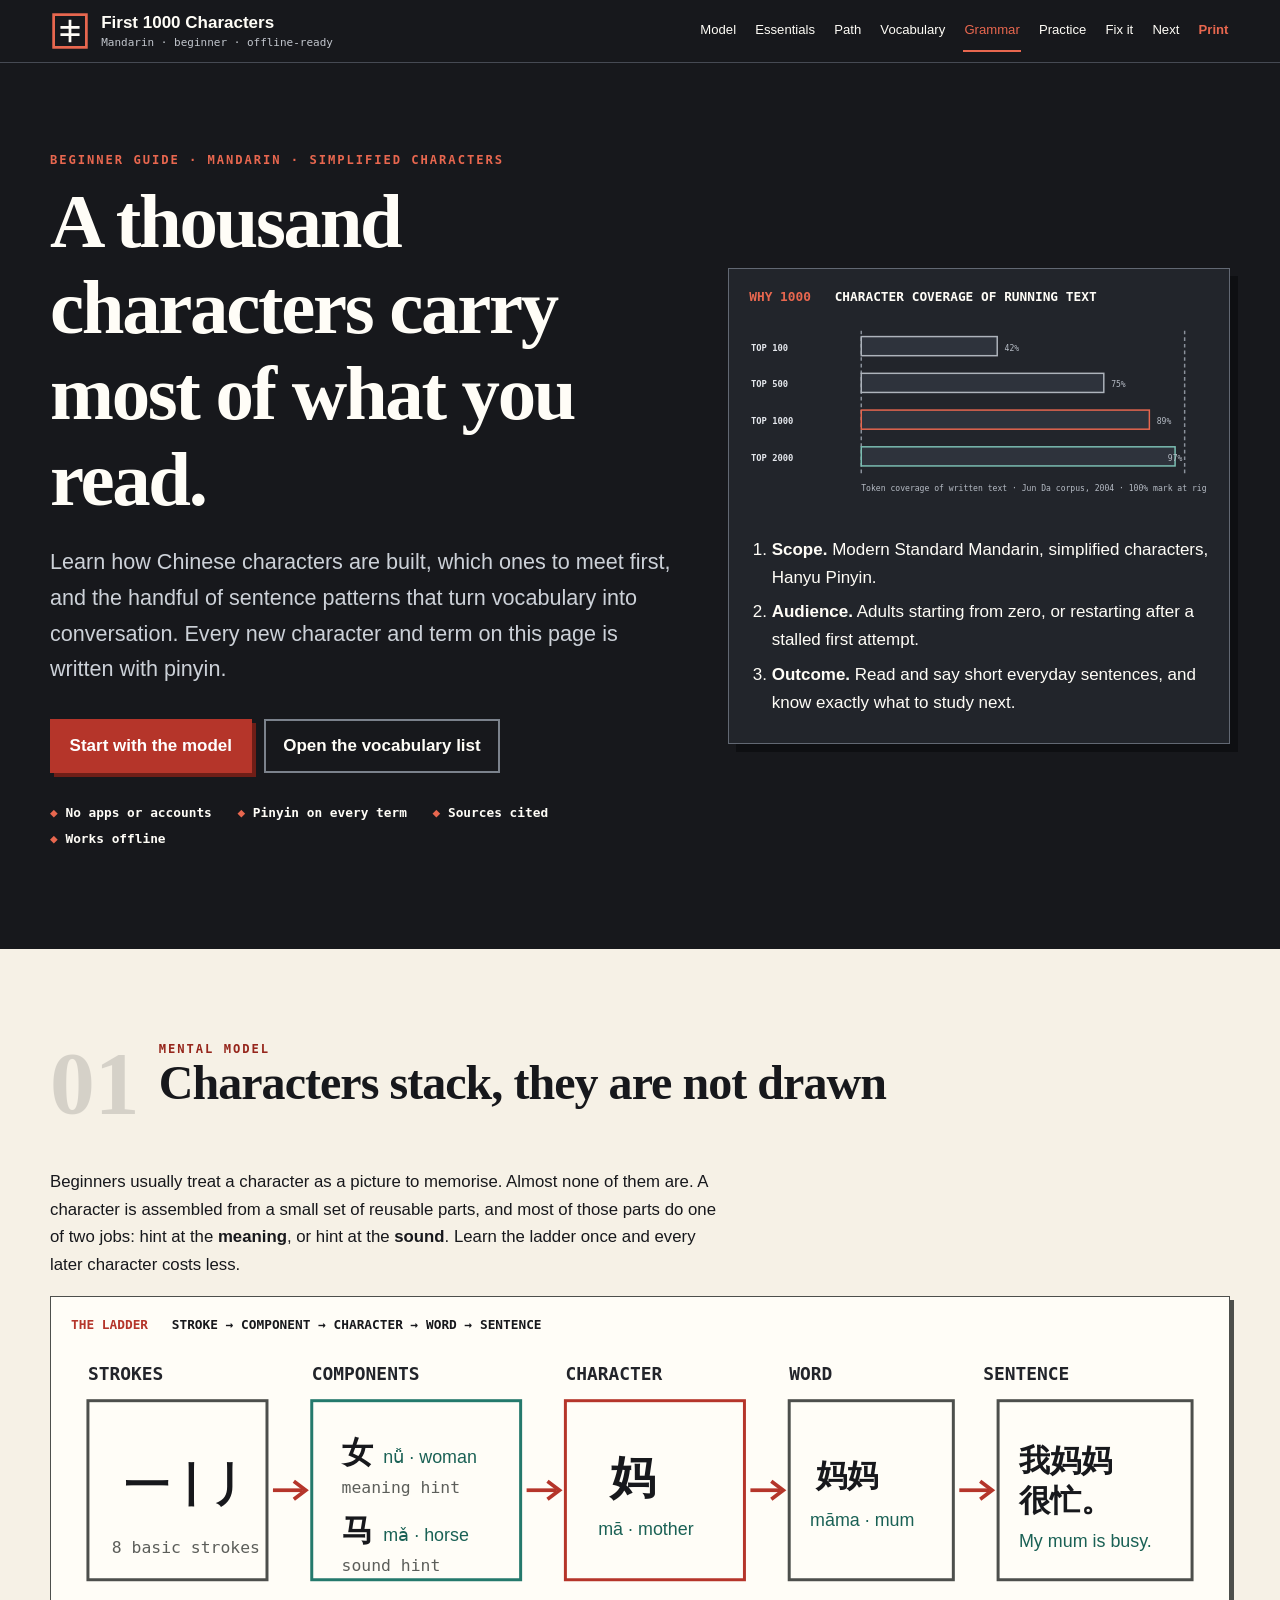
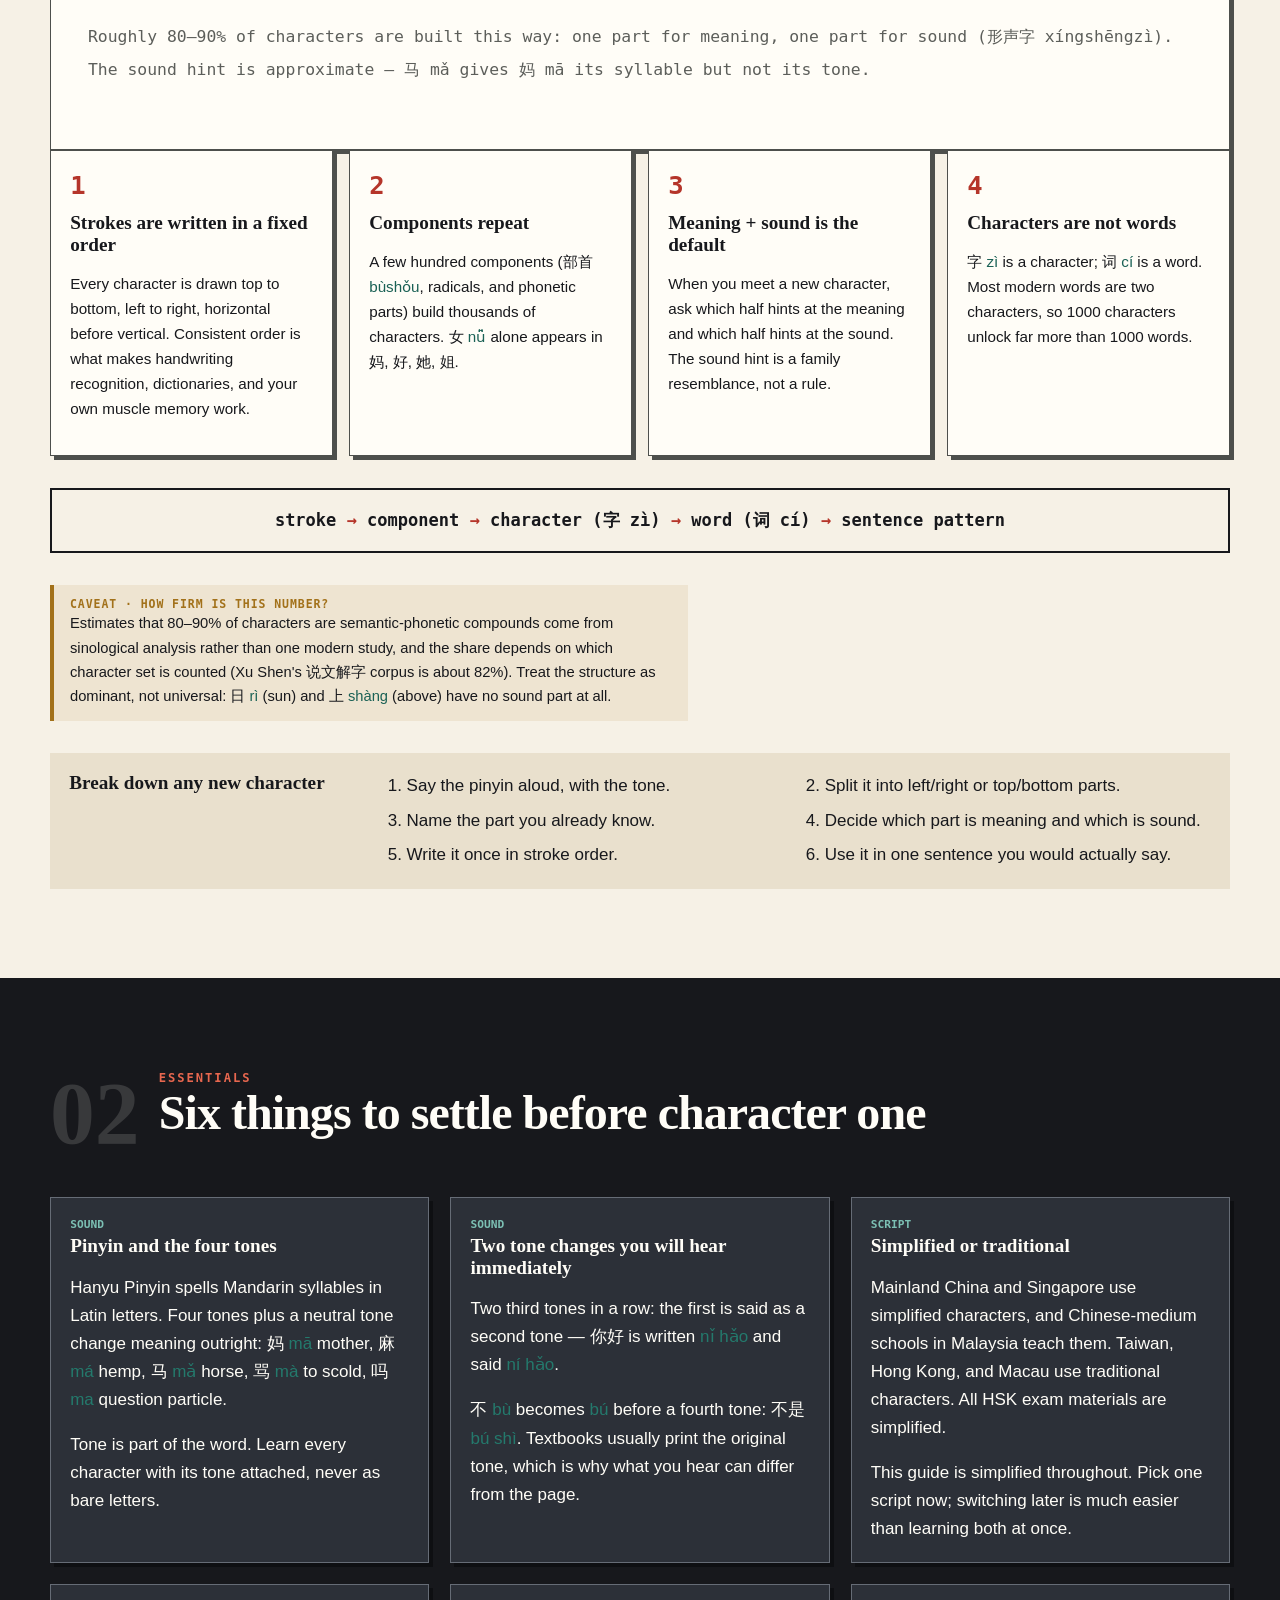
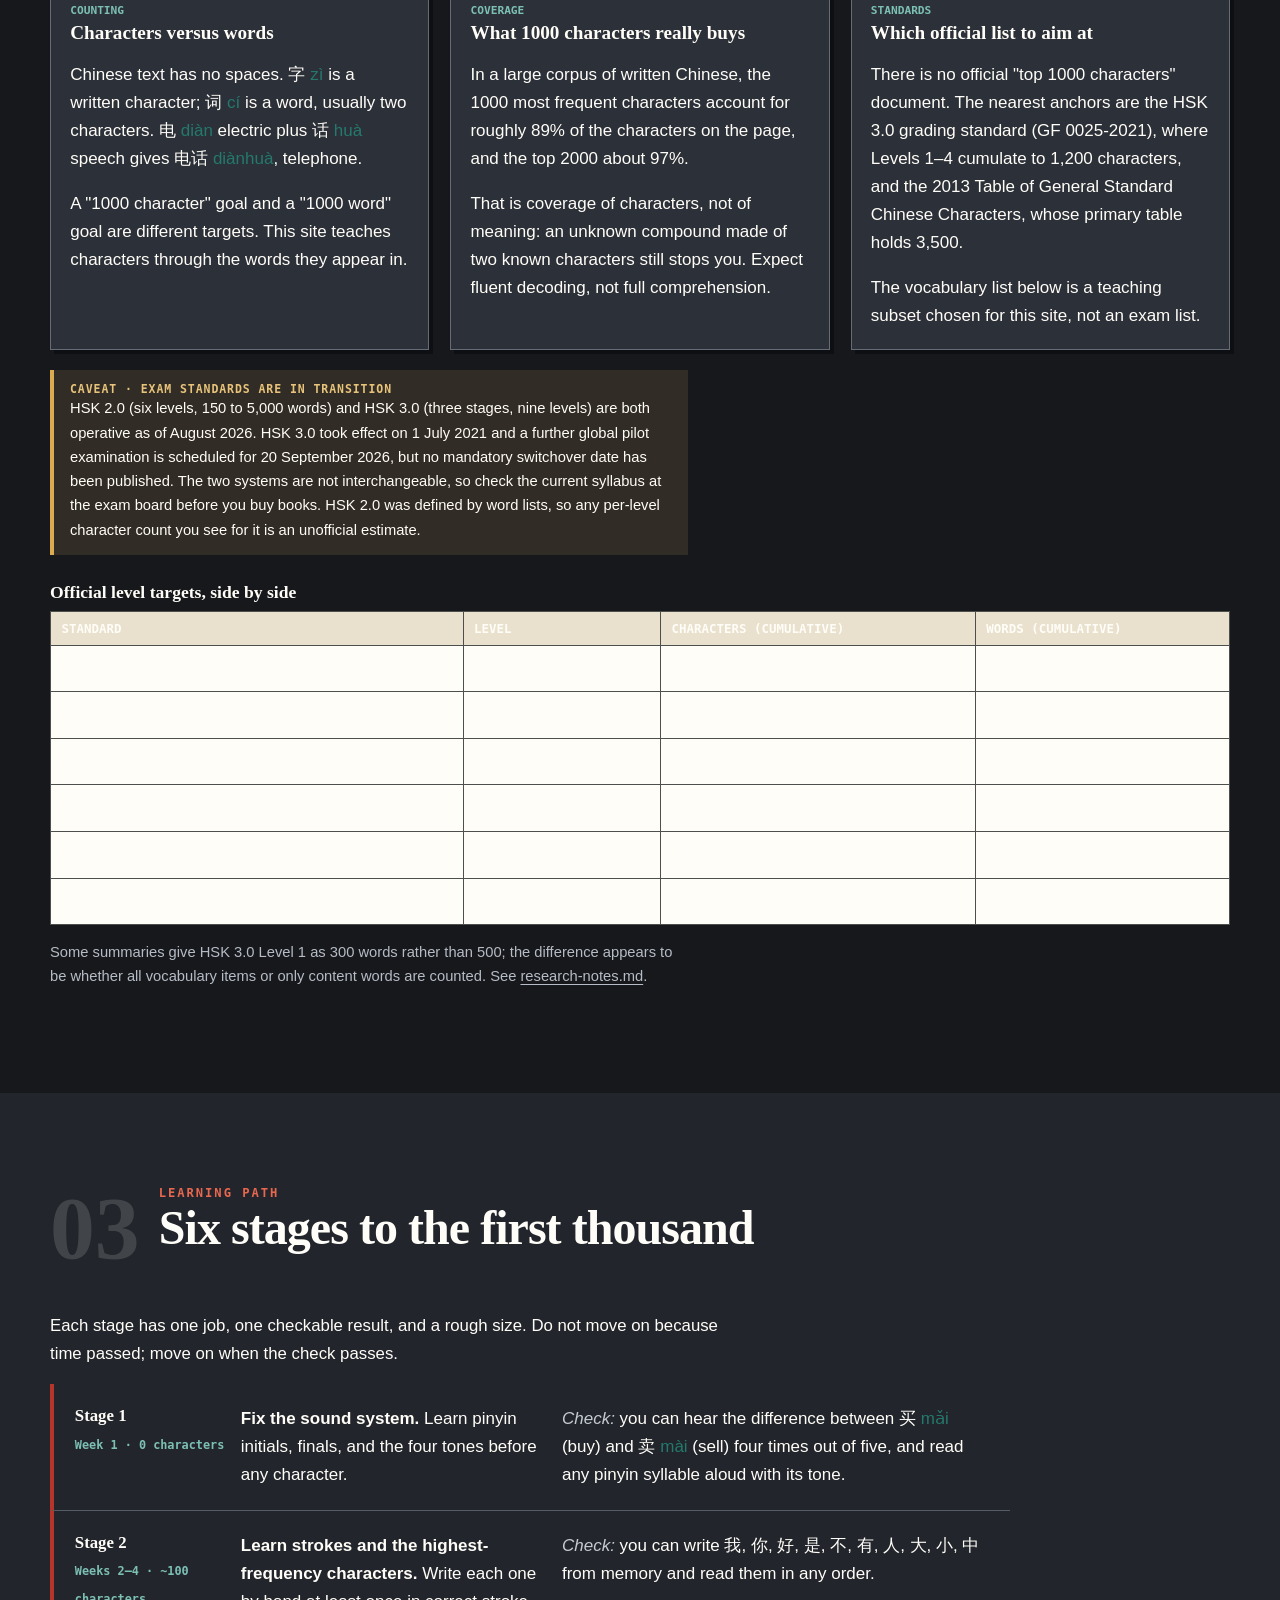
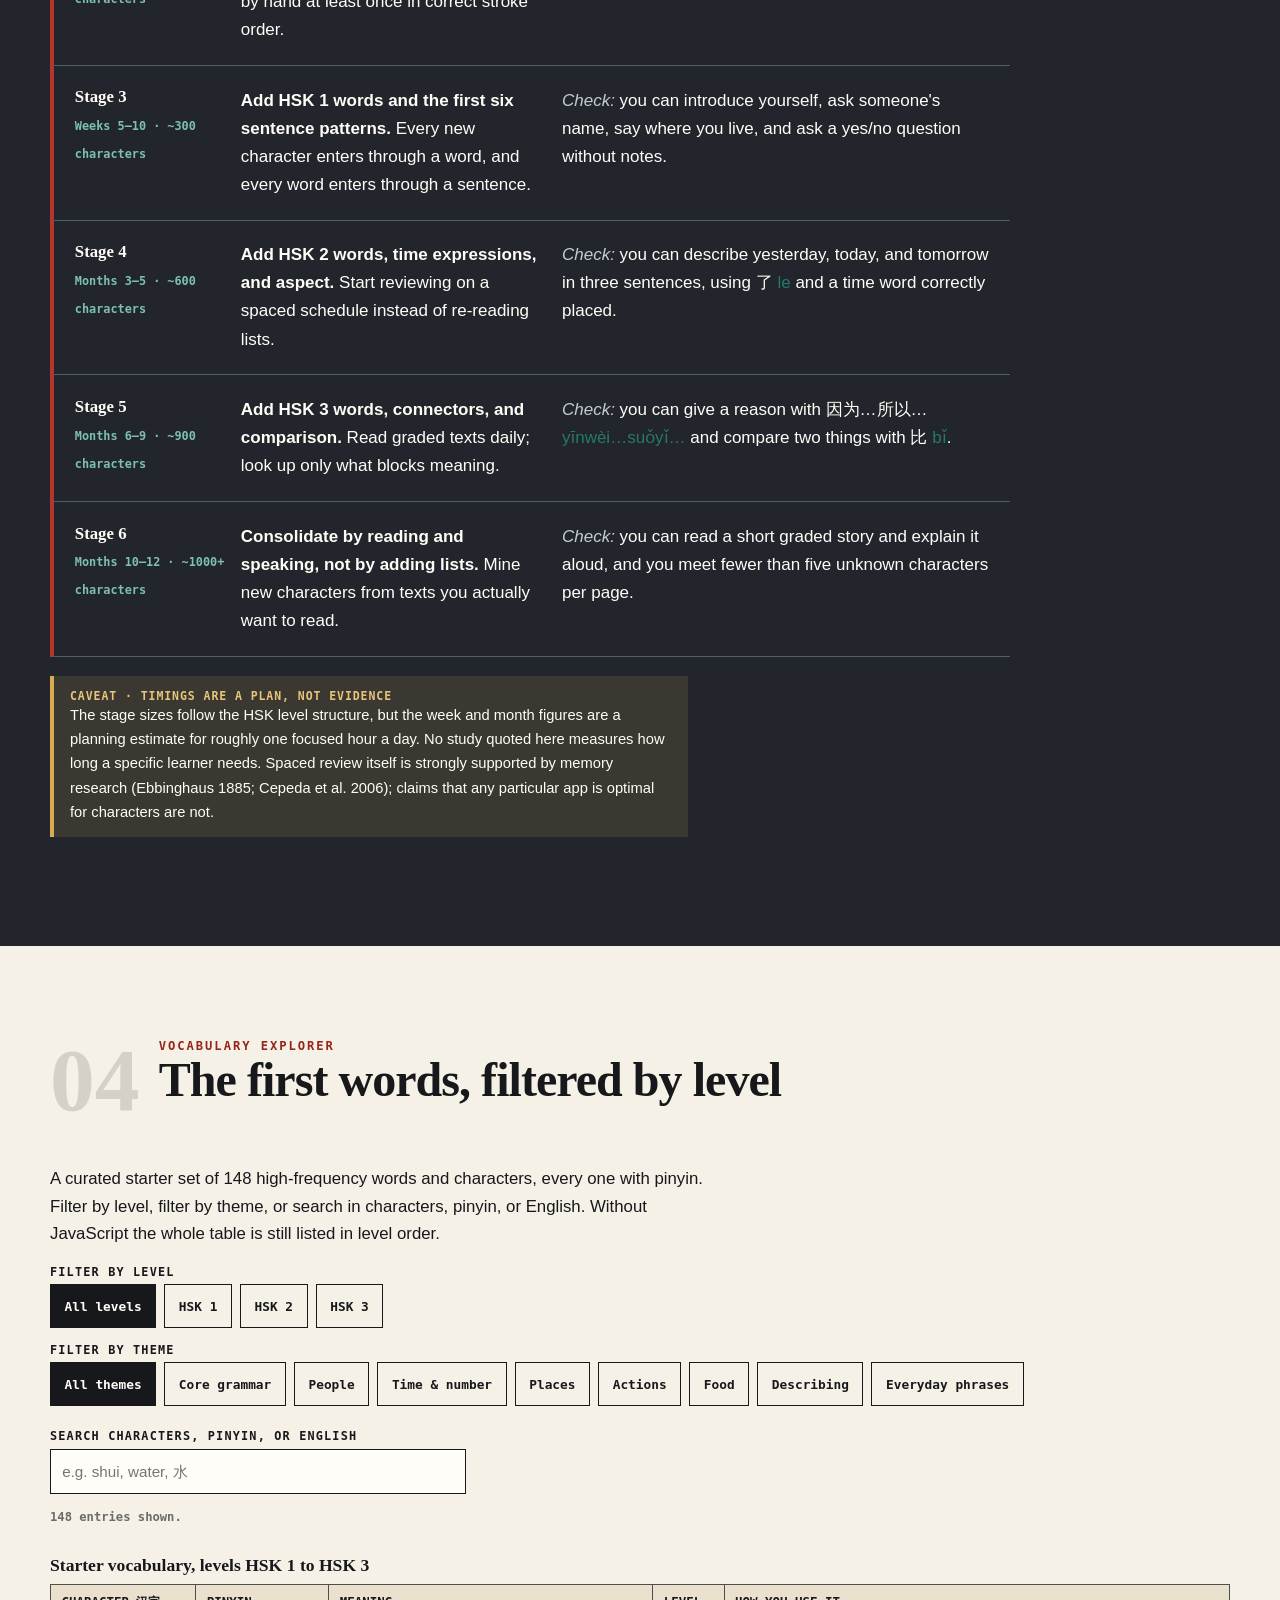
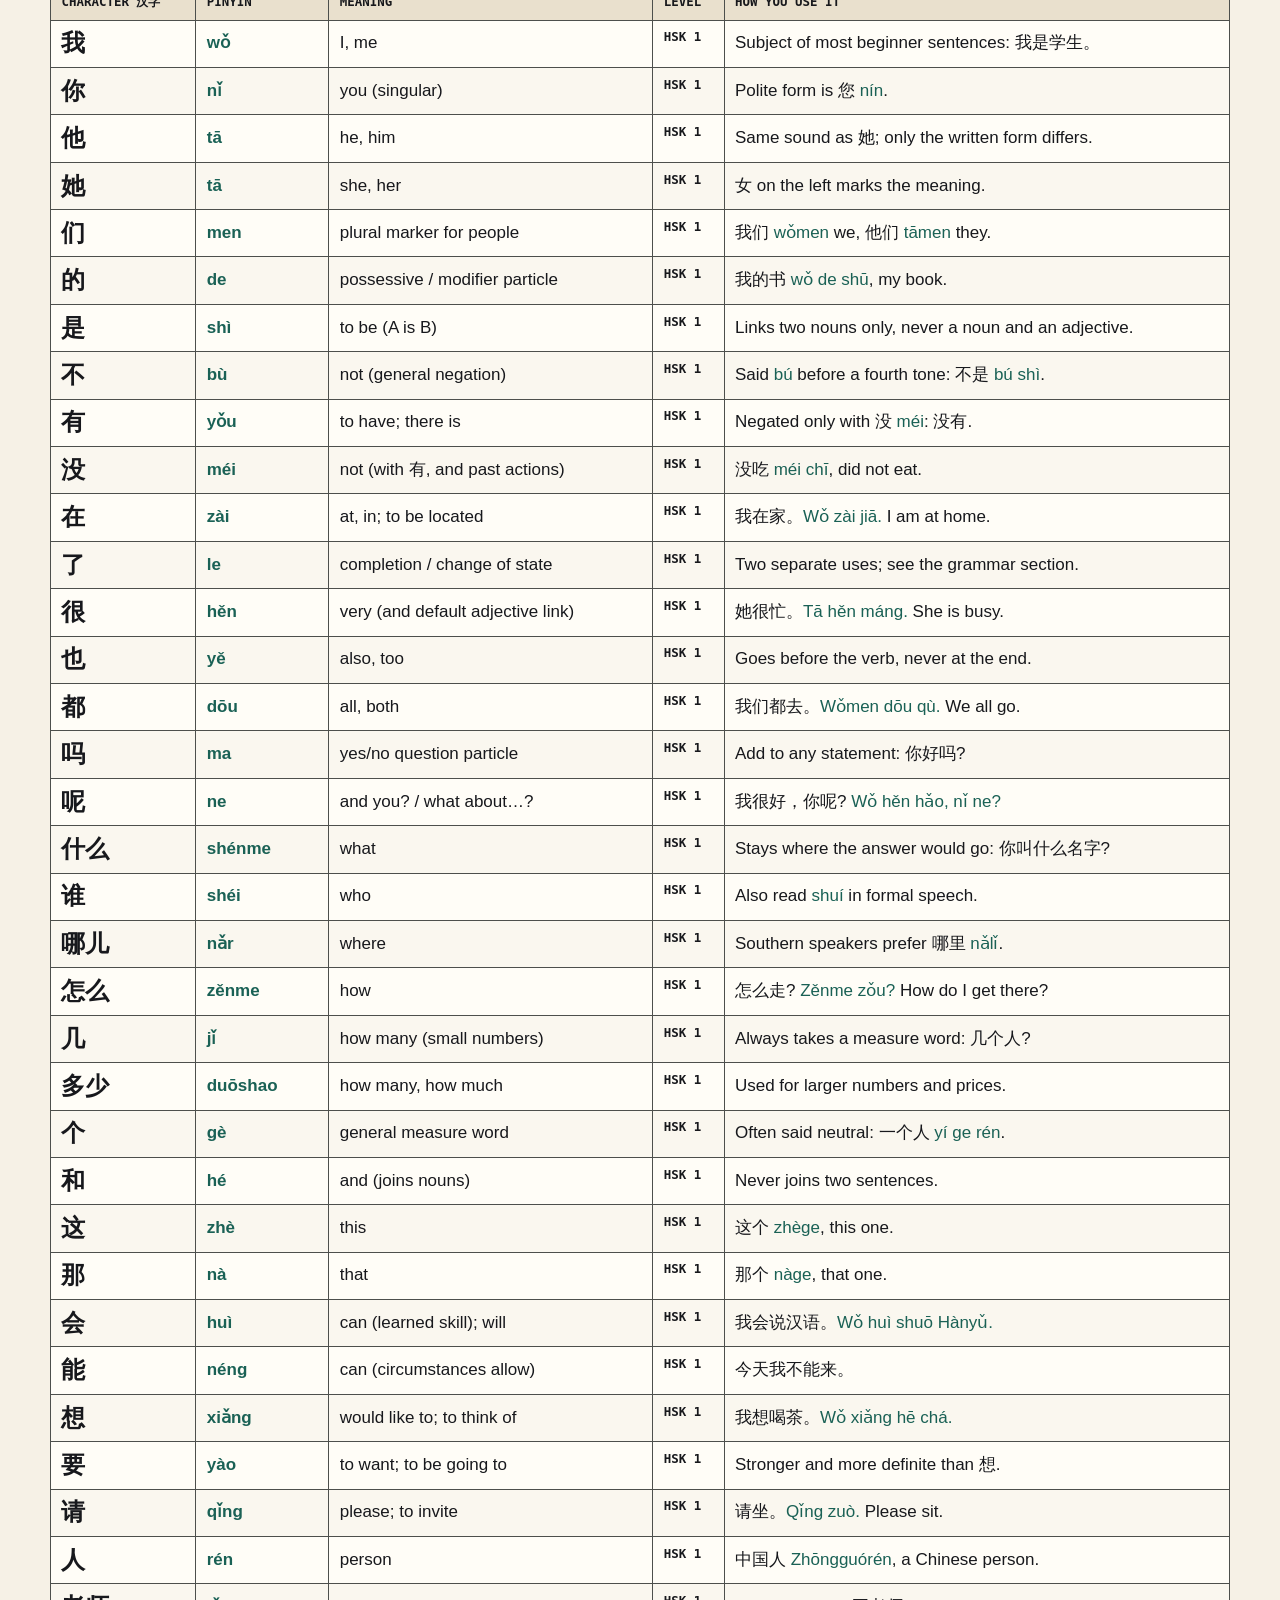
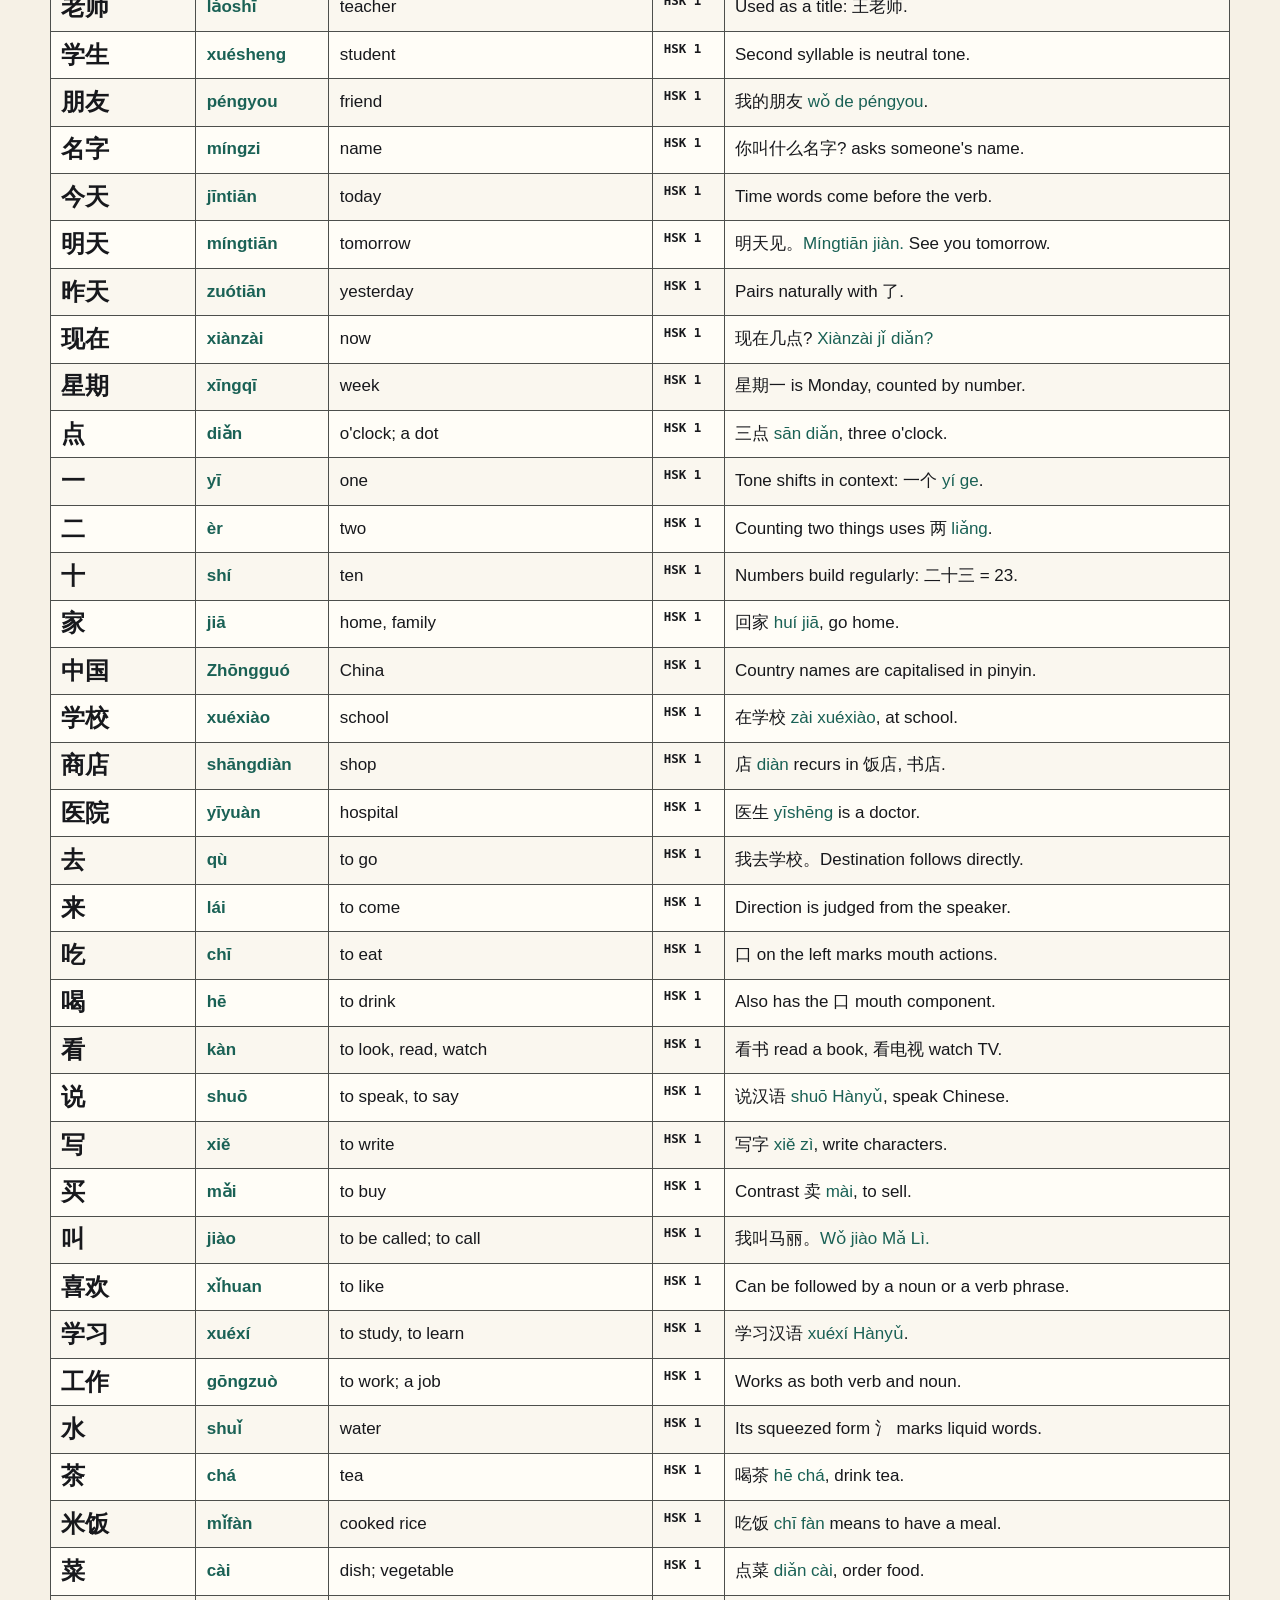
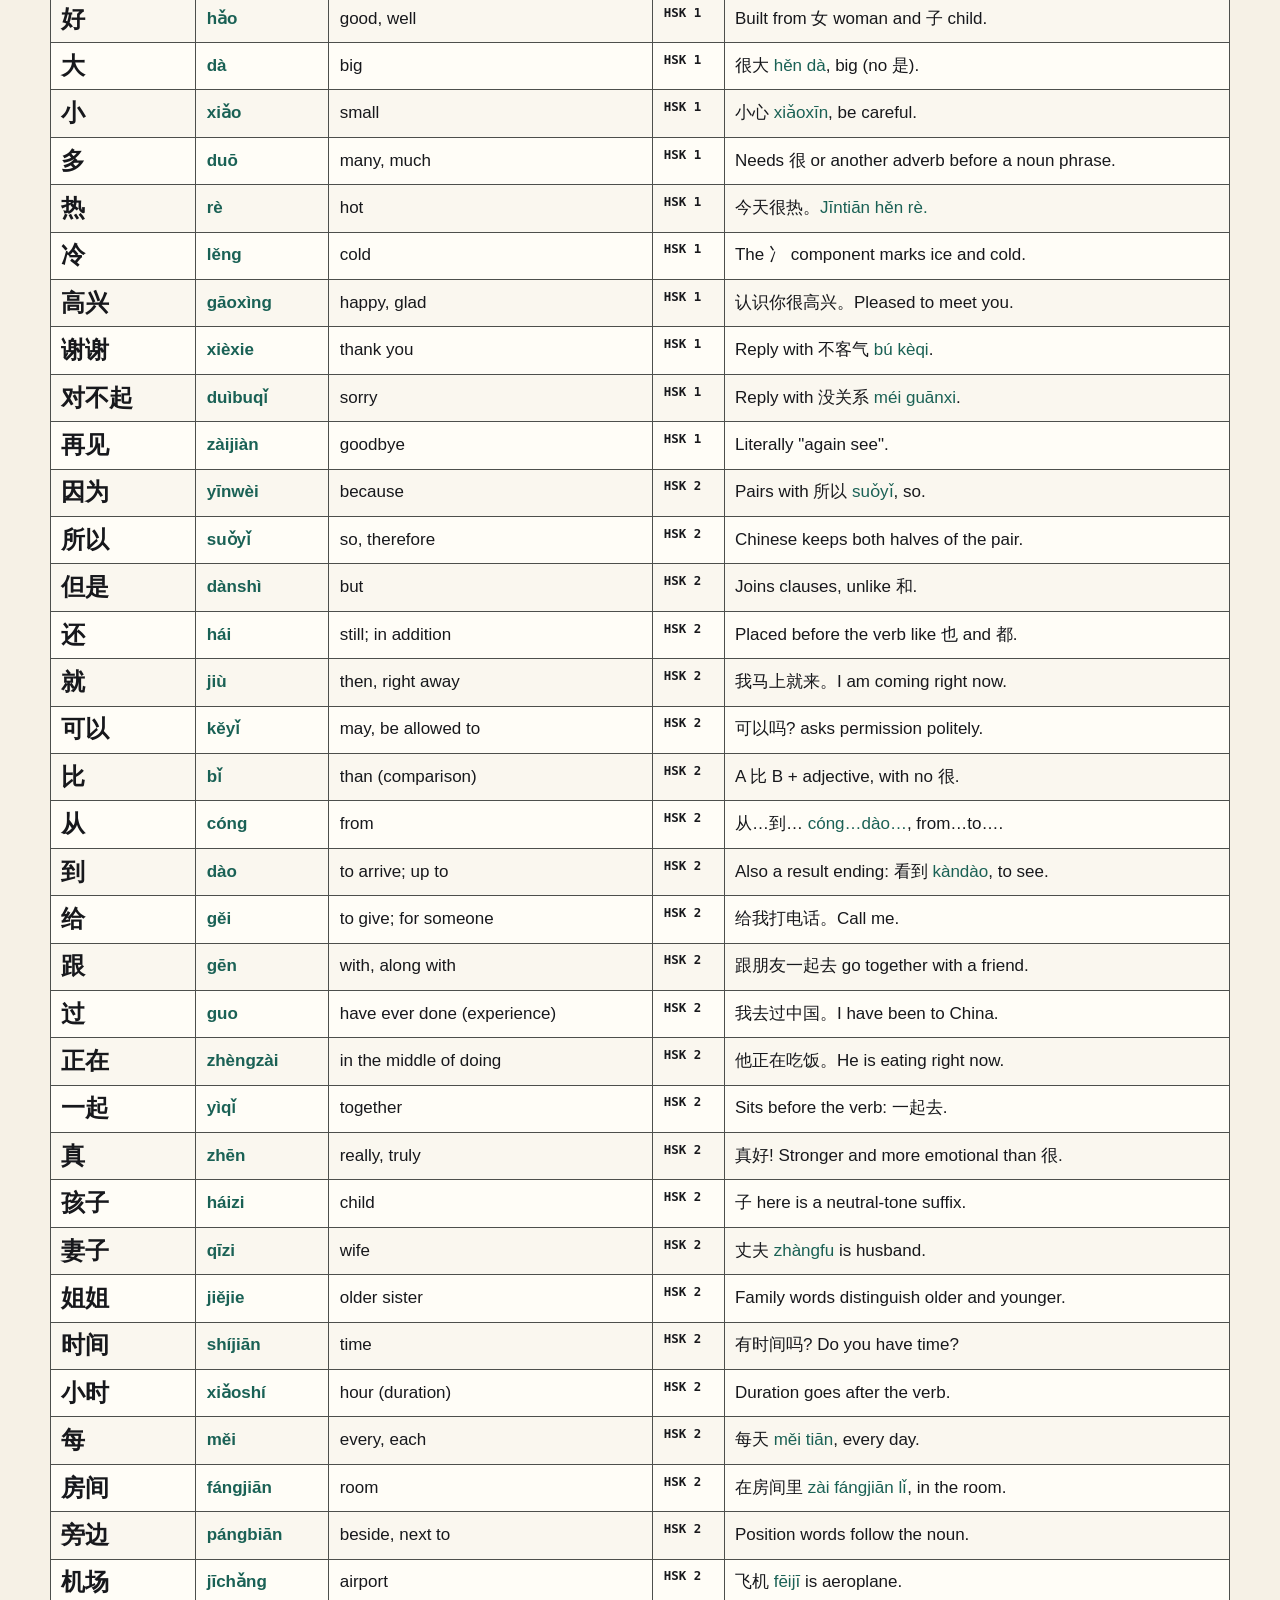
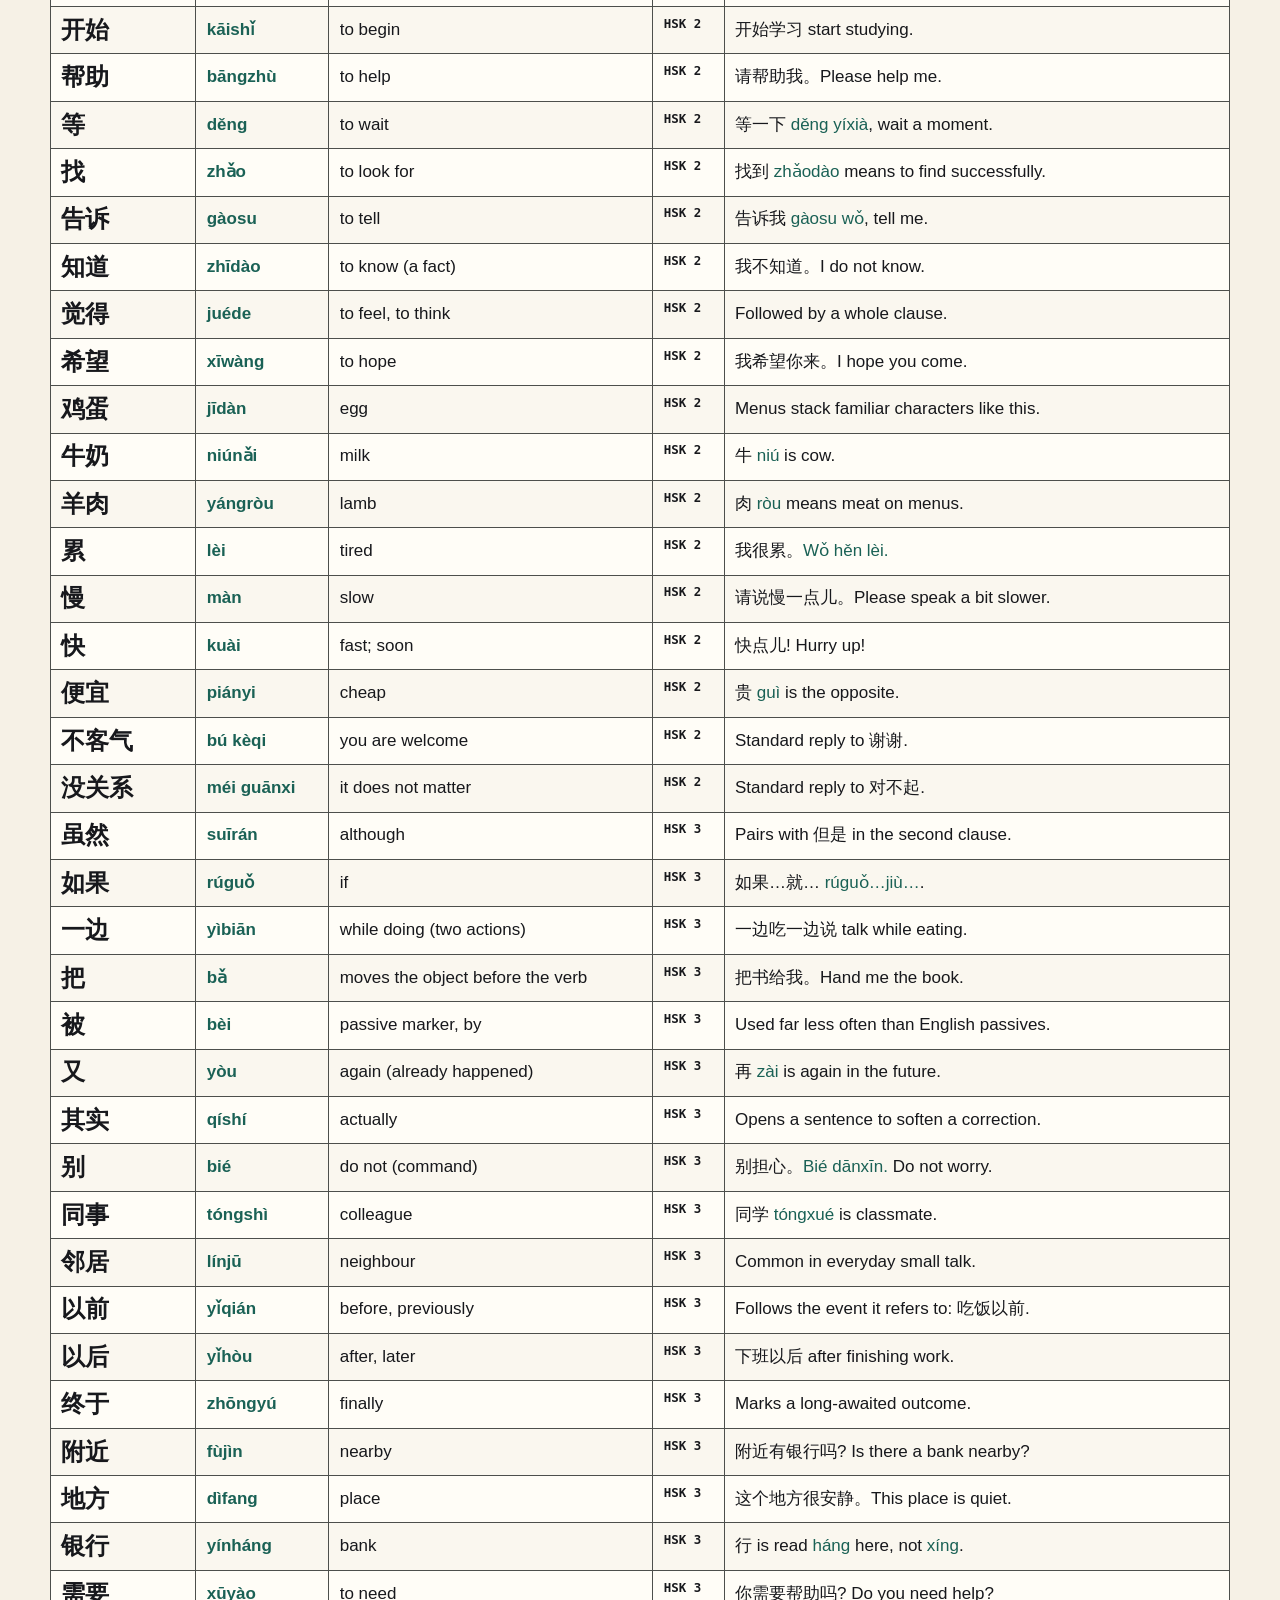
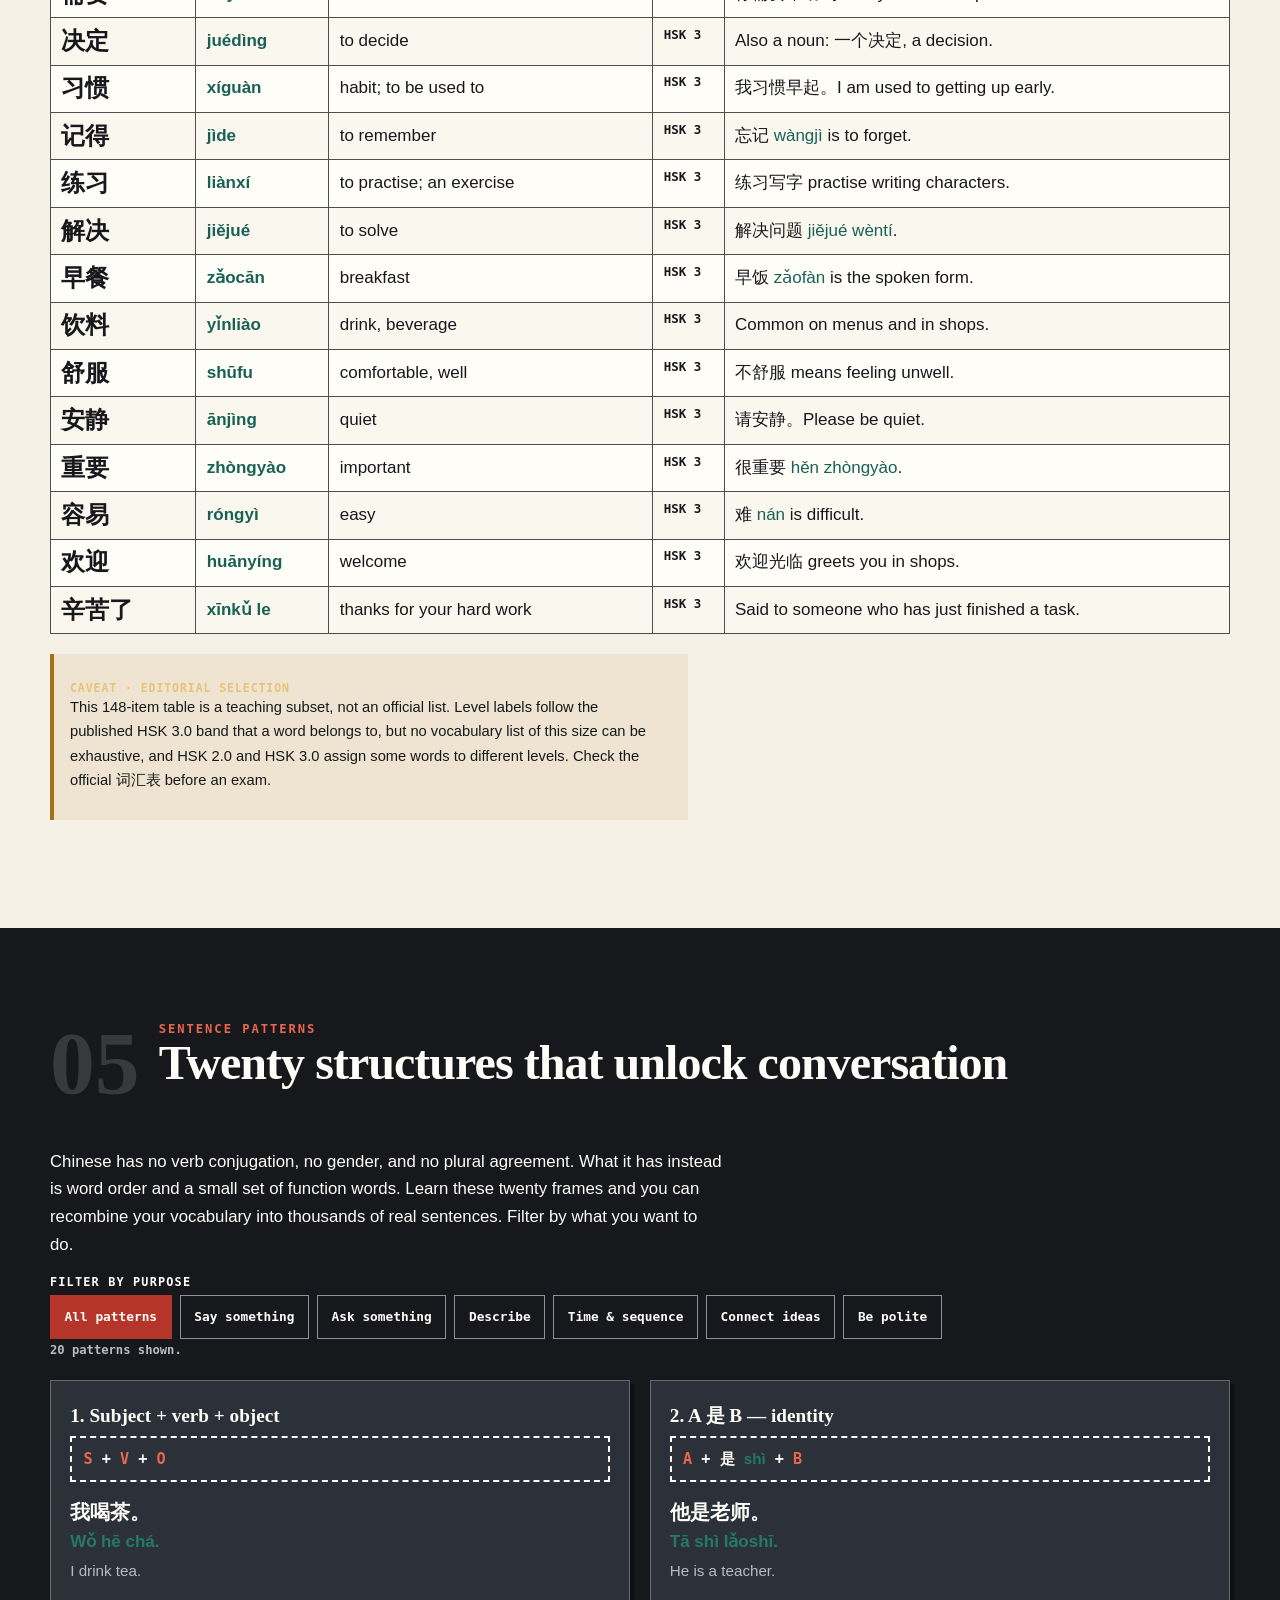
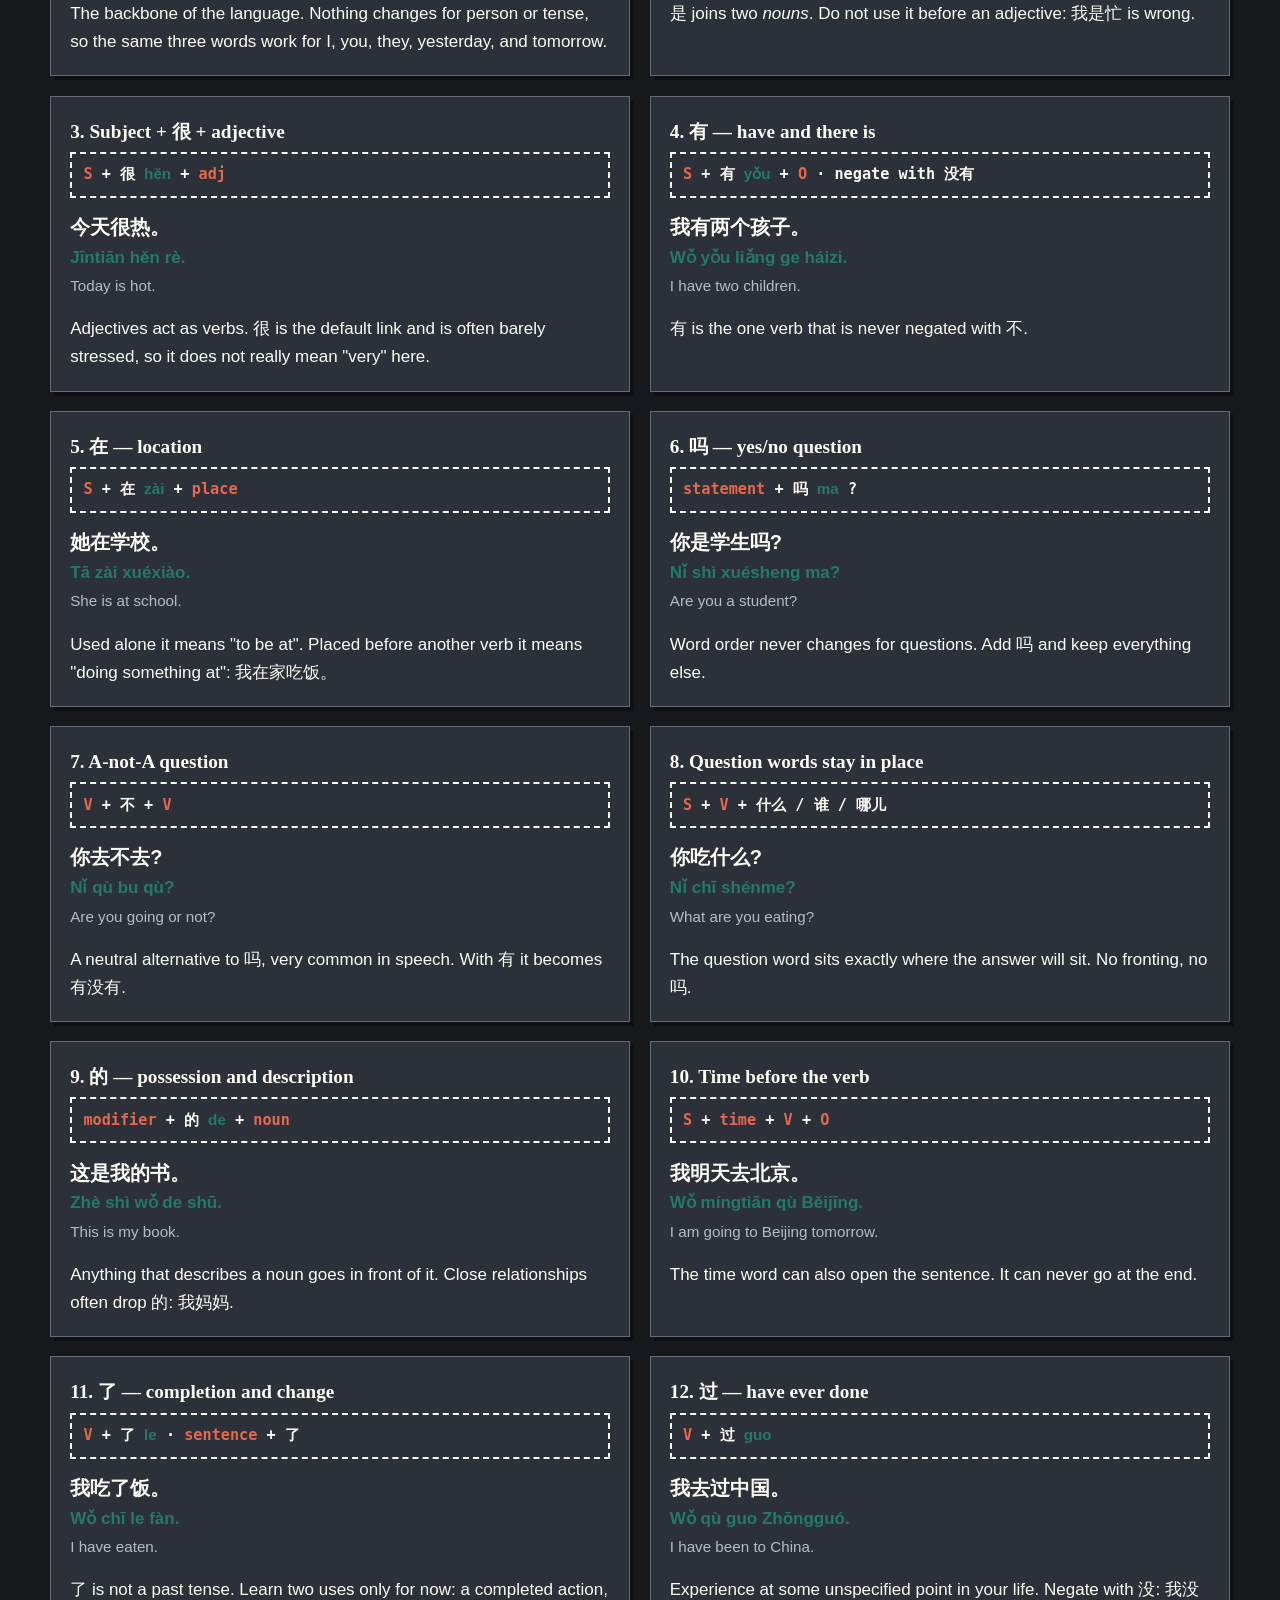
==== commit 47f70f4e: "Add print guide, execution contract, and README; polish markup Co-authored-by: maralihart <42477471+" ====
--- a/index.html
+++ b/index.html
@@ -317,7 +317,7 @@
         <table class="vocab" id="vocab-table">
           <caption>Starter vocabulary, levels HSK 1 to HSK 3</caption>
           <thead>
-            <tr><th scope="col" class="hz">汉字 hànzì</th><th scope="col">Pinyin</th><th scope="col">Meaning</th><th scope="col">Level</th><th scope="col">How you use it</th></tr>
+            <tr><th scope="col">Character <span lang="zh-Hans">汉字</span></th><th scope="col">Pinyin</th><th scope="col">Meaning</th><th scope="col">Level</th><th scope="col">How you use it</th></tr>
           </thead>
           <tbody id="vocab-body">
             <tr data-level="hsk1" data-theme="core" data-search="我 wǒ wo i me"><th scope="row" class="hz" lang="zh-Hans">我</th><td class="py">wǒ</td><td>I, me</td><td class="lv">HSK 1</td><td>Subject of most beginner sentences: 我是学生。</td></tr>
@@ -472,7 +472,7 @@
           </tbody>
         </table>
       </div>
-      <div class="caveat"><p><strong>Caveat, editorial selection.</strong> This 148-item table is a teaching subset, not an official list. Level labels follow the published HSK 3.0 band that a word belongs to, but no vocabulary list of this size can be exhaustive, and HSK 2.0 and HSK 3.0 assign some words to different levels. Check the official <span lang="zh-Hans">词汇表</span> before an exam.</p></div>
+      <div class="caveat"><p><strong>Caveat · editorial selection</strong>This 148-item table is a teaching subset, not an official list. Level labels follow the published HSK 3.0 band that a word belongs to, but no vocabulary list of this size can be exhaustive, and HSK 2.0 and HSK 3.0 assign some words to different levels. Check the official <span lang="zh-Hans">词汇表</span> before an exam.</p></div>
     </section>
 
     <section class="dark-section" id="grammar" aria-labelledby="grammar-title">
@@ -613,7 +613,7 @@
           <p>请 makes a request polite; 吧 turns an order into a suggestion. Reduplicating a verb softens it too: 看看 <span class="py">kànkan</span>, have a quick look.</p>
         </article>
       </div>
-      <div class="caveat"><p><strong>Caveat, level labels.</strong> The order of these patterns follows common teaching sequences, including the Chinese Grammar Wiki's A1/A2 grading, which is a publisher's editorial judgement rather than an official syllabus. Individual textbooks and the HSK bands introduce these structures in slightly different orders.</p></div>
+      <div class="caveat"><p><strong>Caveat · level labels</strong>The order of these patterns follows common teaching sequences, including the Chinese Grammar Wiki's A1/A2 grading, which is a publisher's editorial judgement rather than an official syllabus. Individual textbooks and the HSK bands introduce these structures in slightly different orders.</p></div>
     </section>
 
     <section class="paper-section" id="practice" aria-labelledby="practice-title">
@@ -653,7 +653,7 @@
           <p class="note">Success check: after a week you can produce yesterday's words in a sentence without looking. If not, cut the new-material step in half.</p>
         </article>
       </div>
-      <div class="caveat"><p><strong>Caveat, study timings.</strong> The twenty-minute split is a practical starting point, not a research finding. Spaced repetition and distributed practice are well supported in general learning research, but no study establishes an optimal daily schedule specifically for Chinese characters.</p></div>
+      <div class="caveat"><p><strong>Caveat · study timings</strong>The twenty-minute split is a practical starting point, not a research finding. Spaced repetition and distributed practice are well supported in general learning research, but no study establishes an optimal daily schedule specifically for Chinese characters.</p></div>
     </section>
 
     <section class="dark-section" id="options" aria-labelledby="options-title">
@@ -700,7 +700,7 @@
         <li><b>Grammar reference.</b> The <a href="https://resources.allsetlearning.com/chinese/grammar/">Chinese Grammar Wiki</a> indexes patterns by level with example sentences.</li>
         <li><b>Spaced repetition.</b> Any scheduler that shows you a card just before you would forget it. The principle is well evidenced; the specific app matters far less.</li>
       </ul>
-      <div class="caveat"><p><strong>Caveat, tools.</strong> Tool listings are descriptive, not endorsements, and the market changes quickly. Verify pricing, platform support, and data licensing yourself before committing to one.</p></div>
+      <div class="caveat"><p><strong>Caveat · tool listings</strong>Tool listings are descriptive, not endorsements, and the market changes quickly. Verify pricing, platform support, and data licensing yourself before committing to one.</p></div>
     </section>
 
     <section class="paper-section" id="fix-it" aria-labelledby="fix-title">
@@ -831,6 +831,5 @@
     </section>
   </footer>
 
-  <script src="script.js"></script>
 </body>
 </html>
--- a/styles.css
+++ b/styles.css
@@ -184,9 +184,9 @@
   font-size: .92rem;
   max-width: 78ch;
 }
-.caveat b { text-transform: uppercase; font: 800 .72rem var(--mono); letter-spacing: .08em; display: block; color: var(--gold); }
+.caveat b, .caveat strong { text-transform: uppercase; font: 800 .72rem var(--mono); letter-spacing: .08em; display: block; color: var(--gold); }
 .dark-section .caveat { background: rgba(233, 187, 100, .12); border-left-color: #dbab52; }
-.dark-section .caveat b { color: #e8c37a; }
+.dark-section .caveat b, .caveat strong { color: #e8c37a; }
 
 .badge { display: inline-block; margin-top: .5rem; padding: .2rem .45rem; border: 1px dashed; font: 700 .7rem var(--mono); }
 .badge.level { color: var(--seal); }
